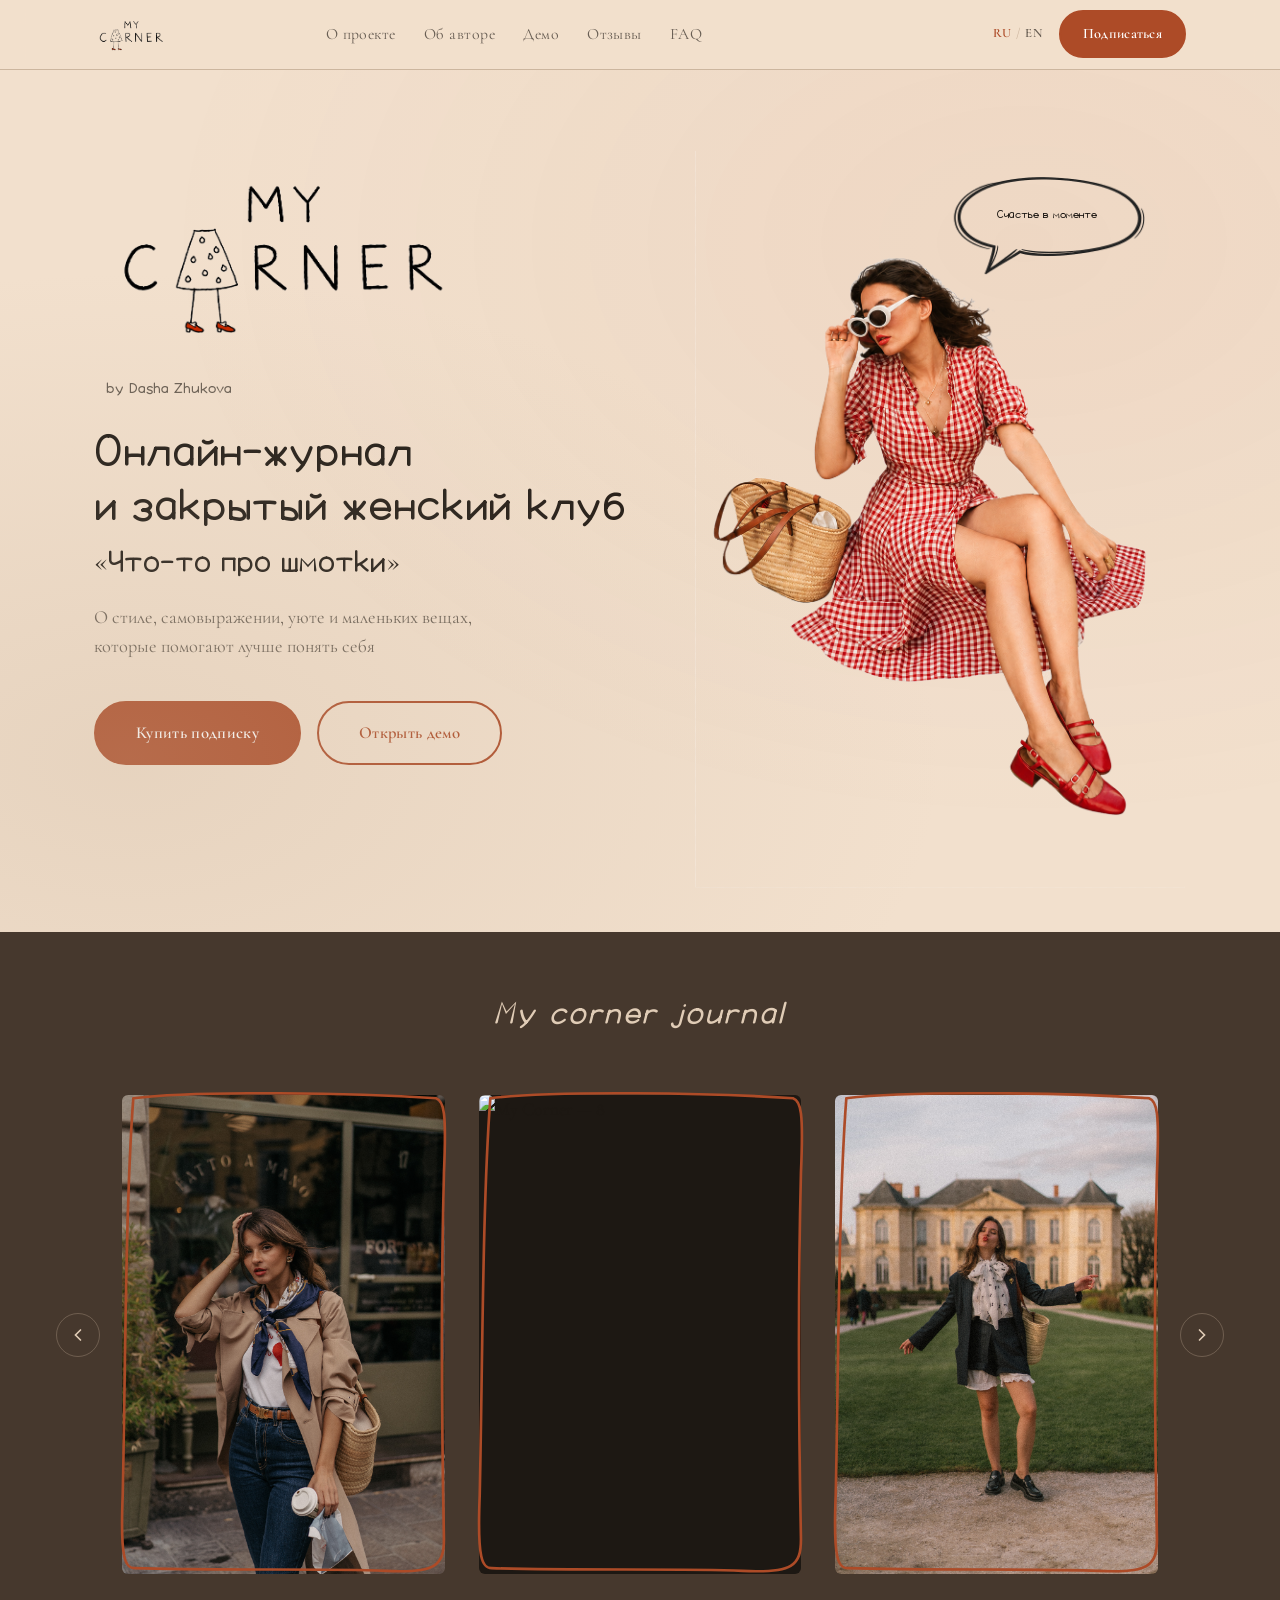
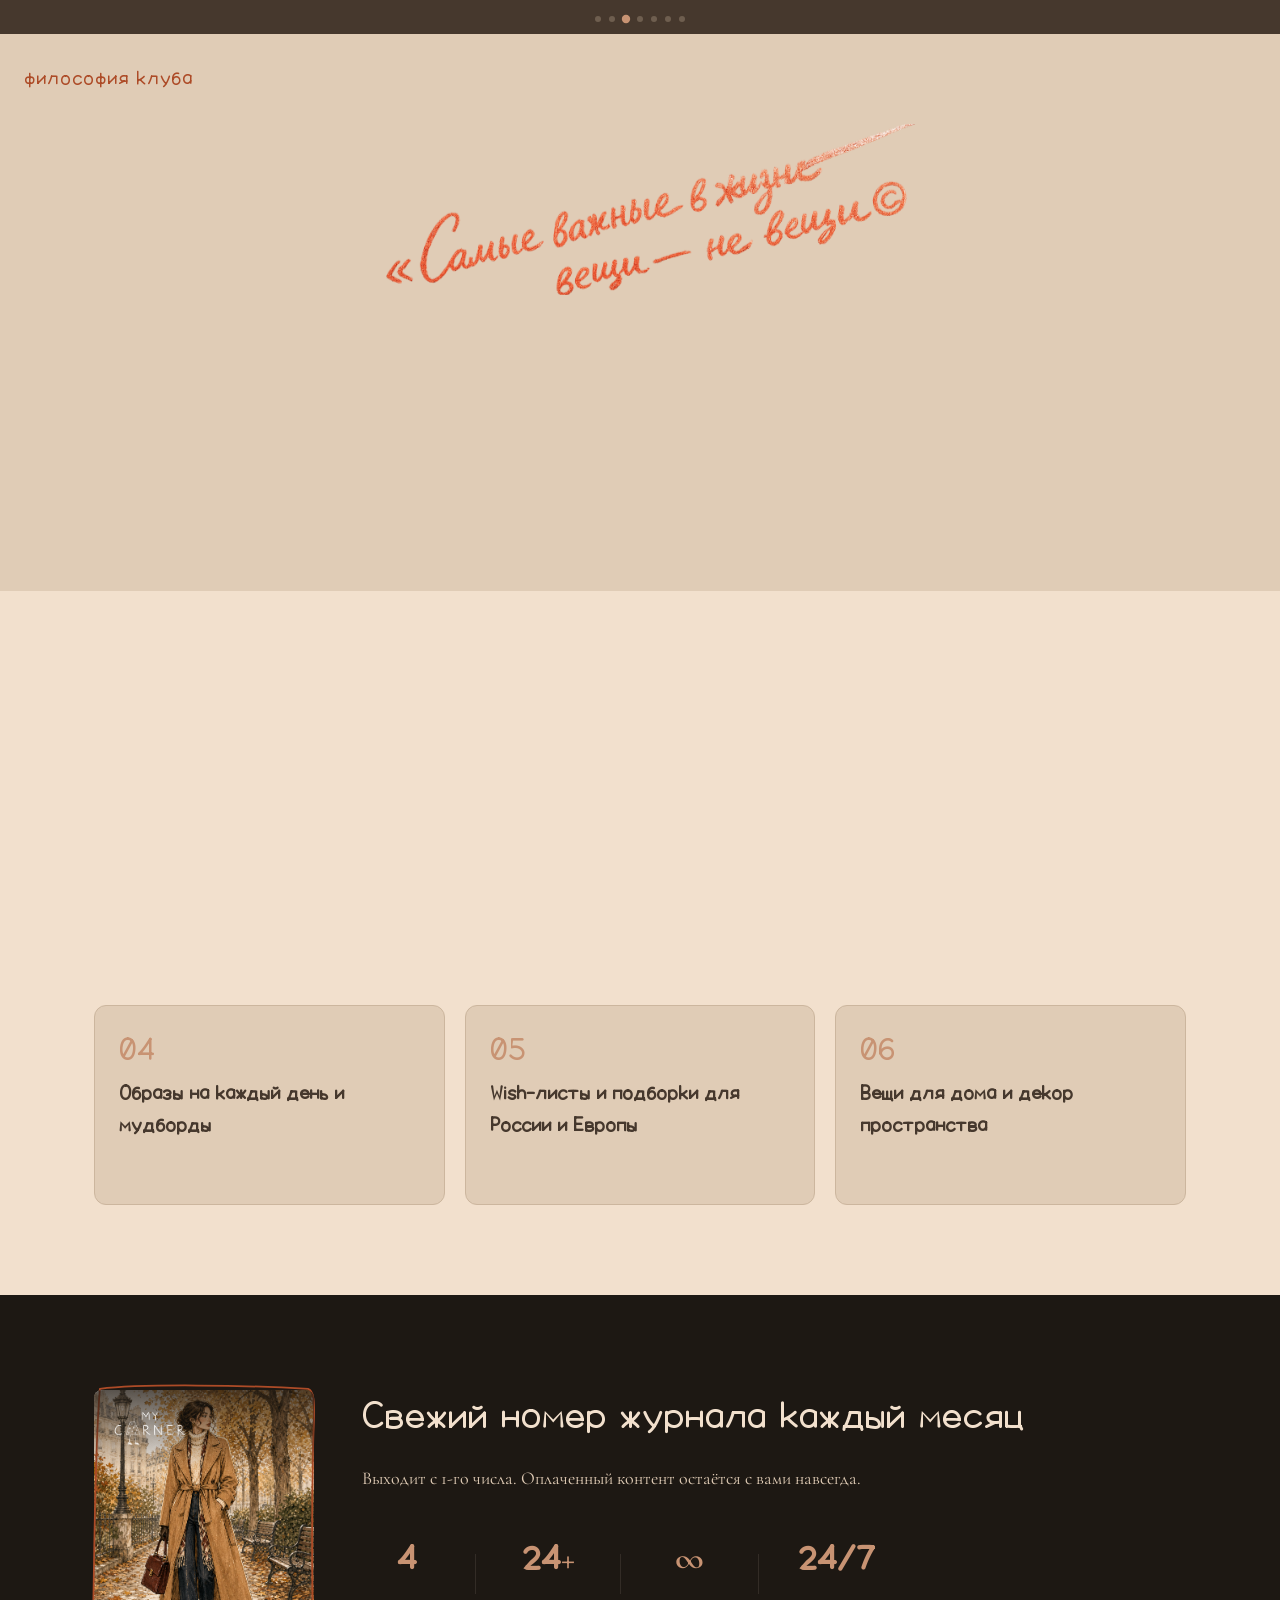
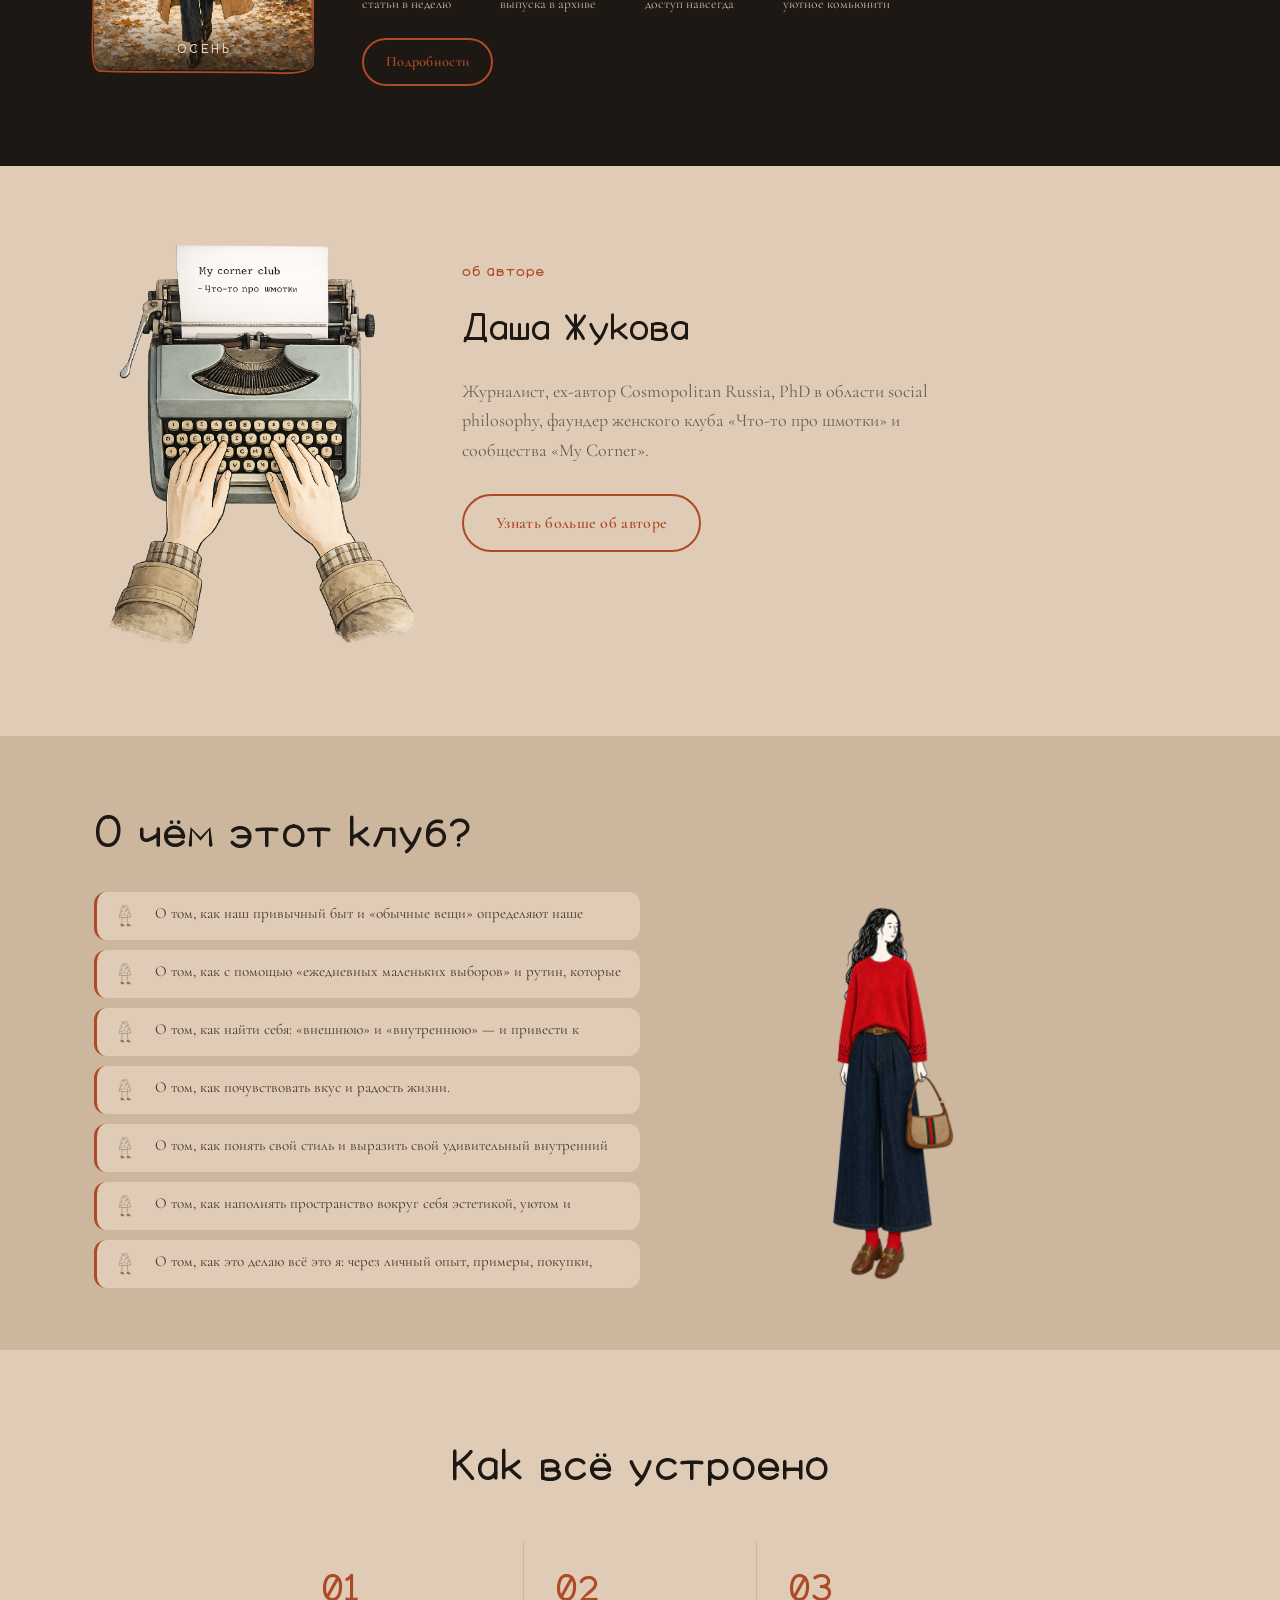
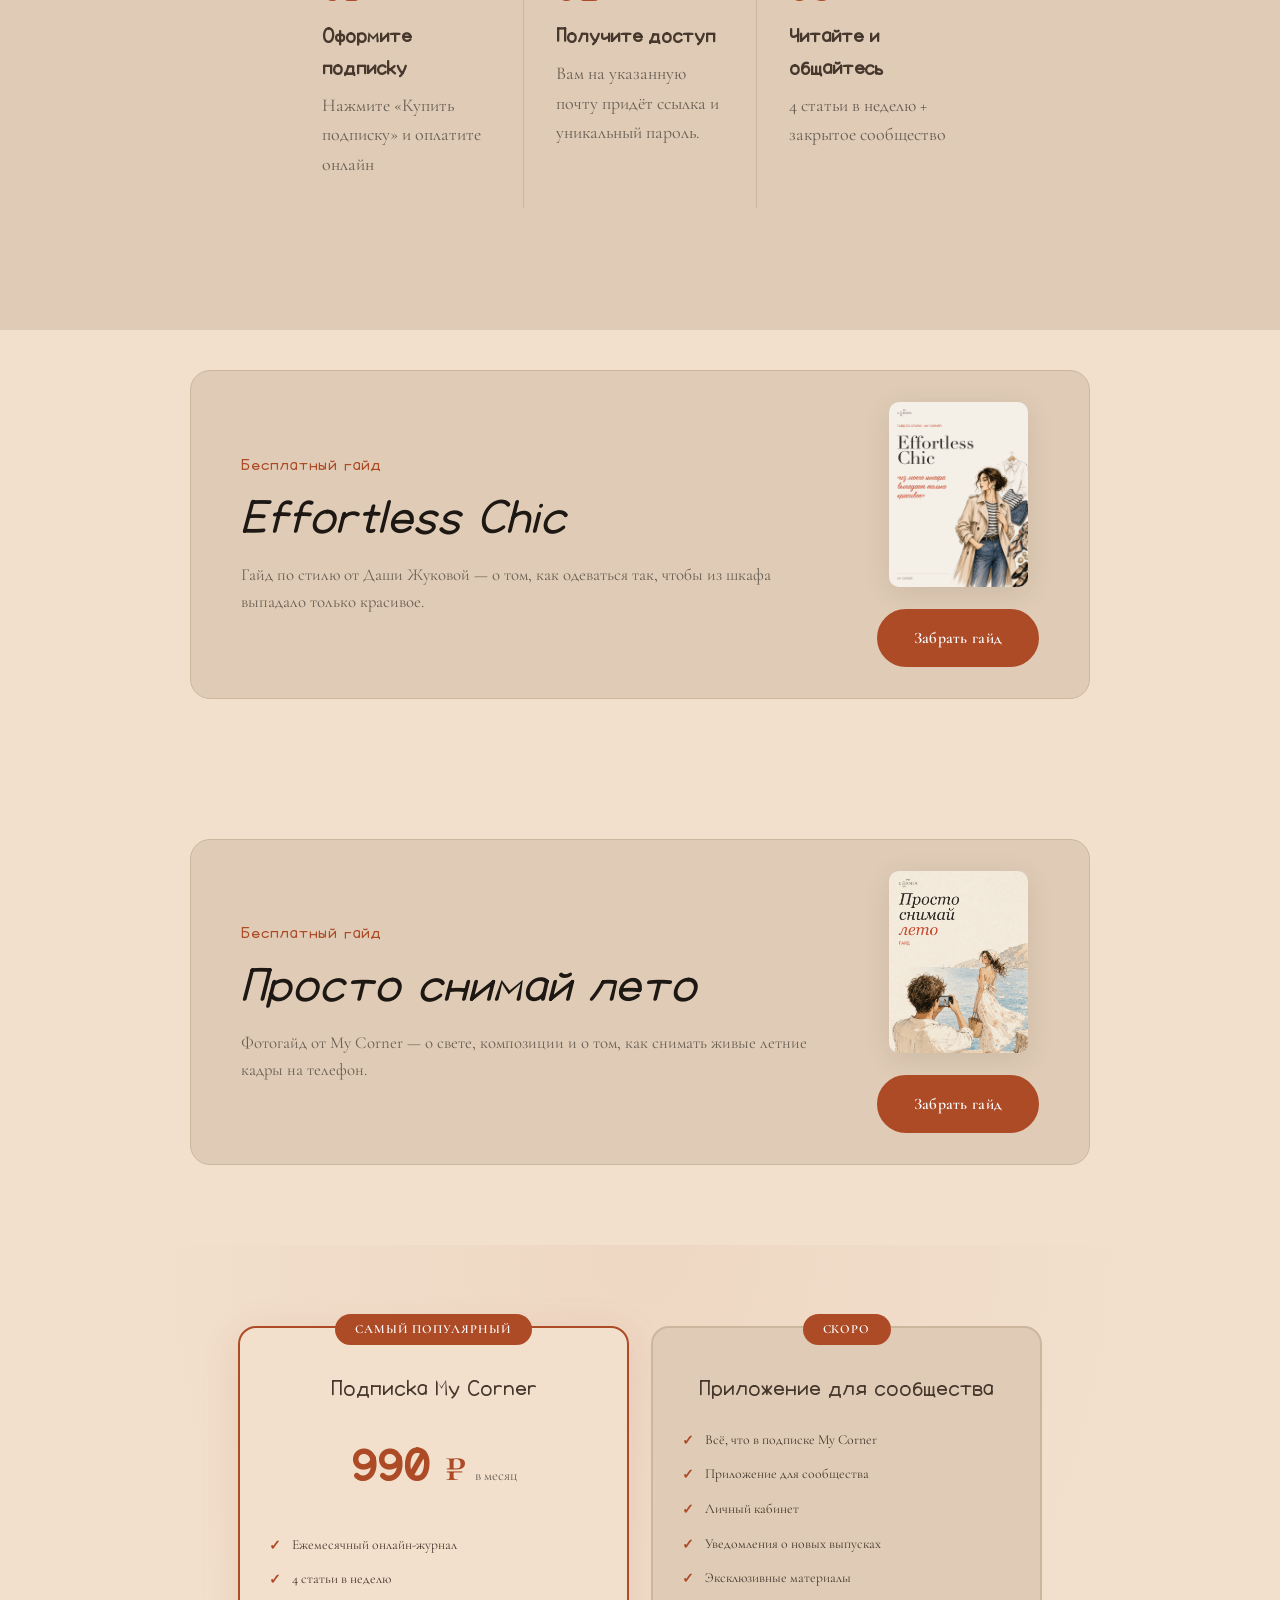
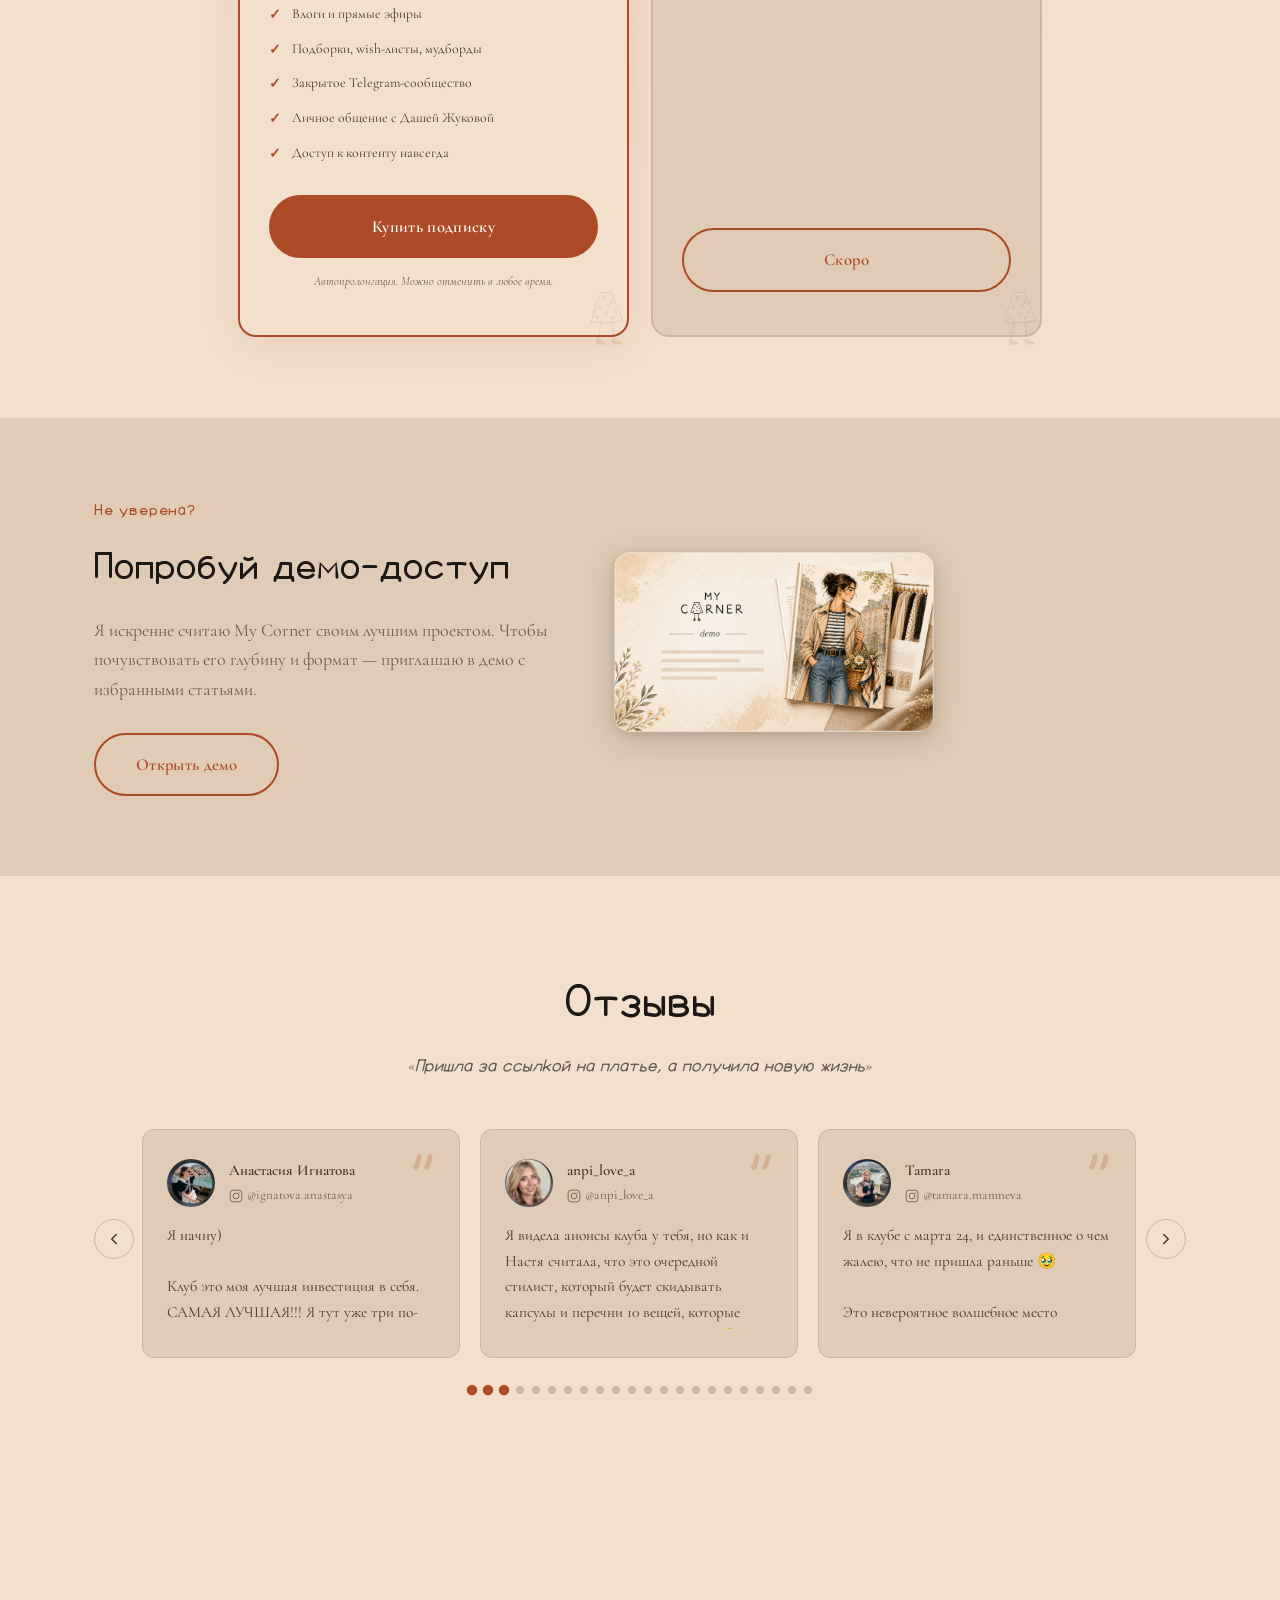
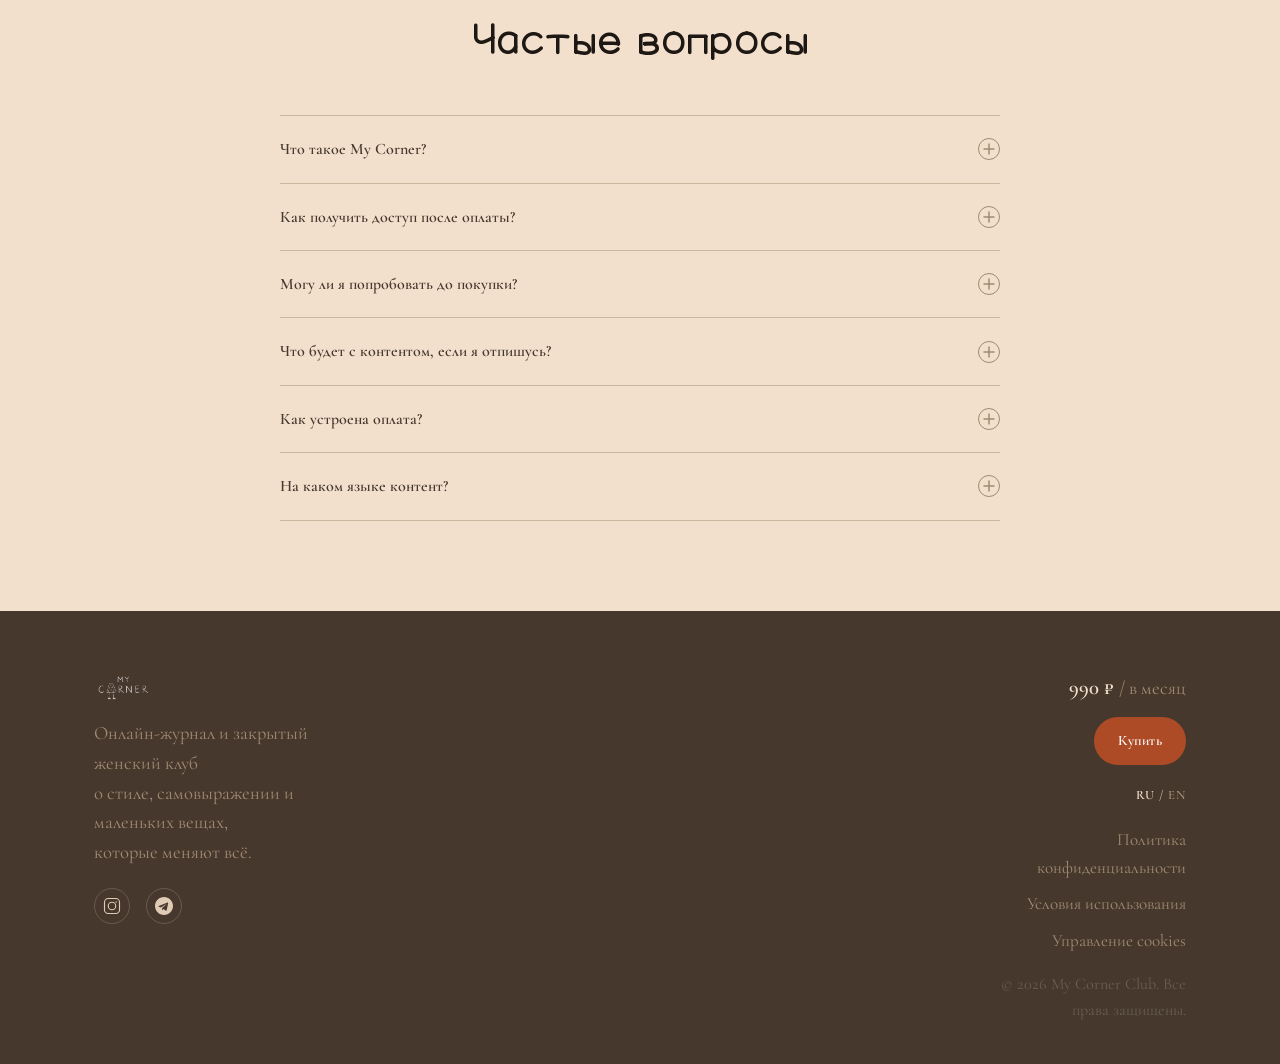
==== index.html @ 459b52a3 "Add 'Просто снимай лето' guide behind a shared password gate" ====
<!DOCTYPE html>
<html lang="ru">
<head>
  <meta charset="UTF-8">
  <meta name="viewport" content="width=device-width, initial-scale=1.0">
  <title>My Corner — онлайн-журнал и женский клуб</title>
  <meta name="description" content="My Corner — онлайн-журнал и закрытый женский клуб о стиле, самовыражении, уюте и маленьких вещах, которые помогают лучше понять себя.">
  <meta property="og:title" content="My Corner — онлайн-журнал и женский клуб">
  <meta property="og:description" content="Место, где вещи становятся больше, чем вещами.">
  <meta property="og:image" content="images/logo.png">
  <meta property="og:type" content="website">
  <link rel="icon" type="image/png" href="images/logo-mark.png">

  <link rel="stylesheet" href="src/styles/fonts.css">
  <link rel="stylesheet" href="style.css">
</head>
<body>

  <!-- ─── PRELOADER ─────────────────────────────── -->
  <div id="preloader">
    <div class="preloader-inner">
      <img src="images/logo-mark.png" alt="My Corner" class="preloader-mark">
      <img src="images/logo.png" alt="My Corner" class="preloader-logo">
    </div>
  </div>

  <!-- ─── HEADER ────────────────────────────────── -->
  <header id="header">
    <div class="container header-inner">
      <a href="#" class="header-logo">
        <img src="images/logo.png" alt="My Corner" height="36">
      </a>

      <nav class="header-nav" id="mainNav">
        <a href="#inside"        class="nav-link" data-key="nav.inside"></a>
        <a href="#about"  class="nav-link" data-key="nav.aboutAuthor"></a>
        <a href="#demo"          class="nav-link" data-key="nav.demo"></a>
        <a href="#reviews"       class="nav-link" data-key="nav.reviews"></a>
        <a href="#faq"           class="nav-link" data-key="nav.faq"></a>
      </nav>

      <div class="header-actions">
        <button class="lang-btn" id="langBtn" aria-label="Переключить язык">
          <span class="lang-ru active">RU</span>
          <span class="lang-divider">/</span>
          <span class="lang-en">EN</span>
        </button>
        <a href="#pricing" class="btn btn-primary btn-sm header-cta" data-key="nav.subscribe"></a>
        <button class="burger" id="burgerBtn" aria-label="Меню">
          <span></span><span></span><span></span>
        </button>
      </div>
    </div>

    <!-- Mobile nav -->
    <div class="mobile-menu" id="mobileMenu">
      <nav class="mobile-nav">
        <a href="#inside"       class="mobile-nav-link" data-key="nav.inside"></a>
        <a href="#about" class="mobile-nav-link" data-key="nav.aboutAuthor"></a>
        <a href="#demo"         class="mobile-nav-link" data-key="nav.demo"></a>
        <a href="#reviews"      class="mobile-nav-link" data-key="nav.reviews"></a>
        <a href="#faq"          class="mobile-nav-link" data-key="nav.faq"></a>
        <a href="#pricing" class="btn btn-primary mobile-buy" data-key="nav.subscribe"></a>
      </nav>
    </div>
  </header>

  <!-- ─── HERO ──────────────────────────────────── -->
  <section id="hero">
    <div class="container hero-inner">
      <div class="hero-content">
        <div class="hero-logo-wrap">
          <img src="images/logo.png" alt="My Corner" class="hero-logo-title">
        </div>
        <div class="hero-eyebrow">
          <span class="eyebrow-line"></span>
          <span class="eyebrow-text">by Dasha Zhukova</span>
          <span class="eyebrow-line"></span>
        </div>
        <h1 class="hero-title" data-key="hero.tagline"></h1>
        <p class="hero-tagline-note" data-key="hero.taglineNote"></p>
        <p class="hero-subtitle" data-key="hero.subtitle"></p>
        <div class="hero-ctas">
          <a id="heroBuyBtn" href="#pricing" class="btn btn-primary btn-lg" data-key="hero.cta"></a>
          <a id="heroDemoBtn" href="#demo"   class="btn btn-outline btn-lg" data-key="hero.demoCta"></a>
        </div>
      </div>

      <!-- Right column: PNG figure + speech bubble -->
      <div class="hero-photo-col">
        <img src="images/Png fig/1_transparent_clean_v2.png?v=2" alt="My Corner" loading="lazy">
        <div class="hero-bubble">
          <img src="images/Png fig/bubble.png?v=2" alt="" class="hero-bubble-img">
          <span class="hero-bubble-text" data-lang-ru="Счастье в моменте" data-lang-en="Happiness in the moment"></span>
        </div>
      </div>
    </div>
  </section>

  <!-- ─── GUIDE PROMO ──────────────────────────── -->
  <!-- ─── PHOTO JOURNAL ───────────────────────── -->
  <section id="photo-journal" class="section-photo-journal">
    <div class="container pj-header">
      <h2 class="photo-journal-title">My corner journal</h2>
    </div>
    <div class="pj-slider">
      <button class="pj-nav pj-prev" aria-label="Предыдущая группа">
        <svg viewBox="0 0 24 24" fill="none" stroke="currentColor" stroke-width="2" stroke-linecap="round"><polyline points="15,18 9,12 15,6"/></svg>
      </button>
      <div class="pj-track-wrap">
        <div class="pj-track" id="pjTrack">

          <div class="pj-group">
            <div class="pj-frame-outer"><div class="pj-frame-inner"><img src="images/DariaPh/1.jpg" alt="My Corner — 1" loading="lazy"></div><svg class="pj-pencil-frame" viewBox="0 0 250 376" fill="none" aria-hidden="true"><path d="M12,10 C60,4 180,6 240,10 C246,12 248,20 246,66 C244,145 244,240 246,342 C246,362 240,368 202,366 C156,364 78,366 13,364 C6,364 2,358 4,309 C6,221 6,88 12,10 Z" stroke="#AD4B27" stroke-width="2" stroke-linecap="round" stroke-linejoin="round"/></svg></div>
            <div class="pj-frame-outer"><div class="pj-frame-inner"><img src="images/DariaPh/2.jpg" alt="My Corner — 2" loading="lazy"></div><svg class="pj-pencil-frame" viewBox="0 0 250 376" fill="none" aria-hidden="true"><path d="M12,10 C60,4 180,6 240,10 C246,12 248,20 246,66 C244,145 244,240 246,342 C246,362 240,368 202,366 C156,364 78,366 13,364 C6,364 2,358 4,309 C6,221 6,88 12,10 Z" stroke="#AD4B27" stroke-width="2" stroke-linecap="round" stroke-linejoin="round"/></svg></div>
            <div class="pj-frame-outer"><div class="pj-frame-inner"><img src="images/DariaPh/3.jpg" alt="My Corner — 3" loading="lazy"></div><svg class="pj-pencil-frame" viewBox="0 0 250 376" fill="none" aria-hidden="true"><path d="M12,10 C60,4 180,6 240,10 C246,12 248,20 246,66 C244,145 244,240 246,342 C246,362 240,368 202,366 C156,364 78,366 13,364 C6,364 2,358 4,309 C6,221 6,88 12,10 Z" stroke="#AD4B27" stroke-width="2" stroke-linecap="round" stroke-linejoin="round"/></svg></div>
          </div>

          <div class="pj-group">
            <div class="pj-frame-outer"><div class="pj-frame-inner"><img src="images/DariaPh/4.jpg" alt="My Corner — 4" loading="lazy"></div><svg class="pj-pencil-frame" viewBox="0 0 250 376" fill="none" aria-hidden="true"><path d="M12,10 C60,4 180,6 240,10 C246,12 248,20 246,66 C244,145 244,240 246,342 C246,362 240,368 202,366 C156,364 78,366 13,364 C6,364 2,358 4,309 C6,221 6,88 12,10 Z" stroke="#AD4B27" stroke-width="2" stroke-linecap="round" stroke-linejoin="round"/></svg></div>
            <div class="pj-frame-outer"><div class="pj-frame-inner"><img src="images/DariaPh/5.jpg" alt="My Corner — 5" loading="lazy"></div><svg class="pj-pencil-frame" viewBox="0 0 250 376" fill="none" aria-hidden="true"><path d="M12,10 C60,4 180,6 240,10 C246,12 248,20 246,66 C244,145 244,240 246,342 C246,362 240,368 202,366 C156,364 78,366 13,364 C6,364 2,358 4,309 C6,221 6,88 12,10 Z" stroke="#AD4B27" stroke-width="2" stroke-linecap="round" stroke-linejoin="round"/></svg></div>
            <div class="pj-frame-outer"><div class="pj-frame-inner"><img src="images/DariaPh/6.jpg" alt="My Corner — 6" loading="lazy"></div><svg class="pj-pencil-frame" viewBox="0 0 250 376" fill="none" aria-hidden="true"><path d="M12,10 C60,4 180,6 240,10 C246,12 248,20 246,66 C244,145 244,240 246,342 C246,362 240,368 202,366 C156,364 78,366 13,364 C6,364 2,358 4,309 C6,221 6,88 12,10 Z" stroke="#AD4B27" stroke-width="2" stroke-linecap="round" stroke-linejoin="round"/></svg></div>
          </div>

          <div class="pj-group">
            <div class="pj-frame-outer"><div class="pj-frame-inner"><img src="images/DariaPh/7.jpg" alt="My Corner — 7" loading="lazy"></div><svg class="pj-pencil-frame" viewBox="0 0 250 376" fill="none" aria-hidden="true"><path d="M12,10 C60,4 180,6 240,10 C246,12 248,20 246,66 C244,145 244,240 246,342 C246,362 240,368 202,366 C156,364 78,366 13,364 C6,364 2,358 4,309 C6,221 6,88 12,10 Z" stroke="#AD4B27" stroke-width="2" stroke-linecap="round" stroke-linejoin="round"/></svg></div>
            <div class="pj-frame-outer"><div class="pj-frame-inner"><img src="images/DariaPh/8.jpg" alt="My Corner — 8" loading="lazy"></div><svg class="pj-pencil-frame" viewBox="0 0 250 376" fill="none" aria-hidden="true"><path d="M12,10 C60,4 180,6 240,10 C246,12 248,20 246,66 C244,145 244,240 246,342 C246,362 240,368 202,366 C156,364 78,366 13,364 C6,364 2,358 4,309 C6,221 6,88 12,10 Z" stroke="#AD4B27" stroke-width="2" stroke-linecap="round" stroke-linejoin="round"/></svg></div>
            <div class="pj-frame-outer"><div class="pj-frame-inner"><img src="images/DariaPh/8.1.jpg" alt="My Corner — 8.1" loading="lazy"></div><svg class="pj-pencil-frame" viewBox="0 0 250 376" fill="none" aria-hidden="true"><path d="M12,10 C60,4 180,6 240,10 C246,12 248,20 246,66 C244,145 244,240 246,342 C246,362 240,368 202,366 C156,364 78,366 13,364 C6,364 2,358 4,309 C6,221 6,88 12,10 Z" stroke="#AD4B27" stroke-width="2" stroke-linecap="round" stroke-linejoin="round"/></svg></div>
          </div>

          <div class="pj-group">
            <div class="pj-frame-outer"><div class="pj-frame-inner"><img src="images/DariaPh/9.jpg" alt="My Corner — 9" loading="lazy"></div><svg class="pj-pencil-frame" viewBox="0 0 250 376" fill="none" aria-hidden="true"><path d="M12,10 C60,4 180,6 240,10 C246,12 248,20 246,66 C244,145 244,240 246,342 C246,362 240,368 202,366 C156,364 78,366 13,364 C6,364 2,358 4,309 C6,221 6,88 12,10 Z" stroke="#AD4B27" stroke-width="2" stroke-linecap="round" stroke-linejoin="round"/></svg></div>
            <div class="pj-frame-outer"><div class="pj-frame-inner"><img src="images/DariaPh/10.jpg" alt="My Corner — 10" loading="lazy"></div><svg class="pj-pencil-frame" viewBox="0 0 250 376" fill="none" aria-hidden="true"><path d="M12,10 C60,4 180,6 240,10 C246,12 248,20 246,66 C244,145 244,240 246,342 C246,362 240,368 202,366 C156,364 78,366 13,364 C6,364 2,358 4,309 C6,221 6,88 12,10 Z" stroke="#AD4B27" stroke-width="2" stroke-linecap="round" stroke-linejoin="round"/></svg></div>
            <div class="pj-frame-outer"><div class="pj-frame-inner"><img src="images/DariaPh/11.jpg" alt="My Corner — 11" loading="lazy"></div><svg class="pj-pencil-frame" viewBox="0 0 250 376" fill="none" aria-hidden="true"><path d="M12,10 C60,4 180,6 240,10 C246,12 248,20 246,66 C244,145 244,240 246,342 C246,362 240,368 202,366 C156,364 78,366 13,364 C6,364 2,358 4,309 C6,221 6,88 12,10 Z" stroke="#AD4B27" stroke-width="2" stroke-linecap="round" stroke-linejoin="round"/></svg></div>
          </div>

          <div class="pj-group">
            <div class="pj-frame-outer"><div class="pj-frame-inner"><img src="images/DariaPh/12.jpg" alt="My Corner — 12" loading="lazy"></div><svg class="pj-pencil-frame" viewBox="0 0 250 376" fill="none" aria-hidden="true"><path d="M12,10 C60,4 180,6 240,10 C246,12 248,20 246,66 C244,145 244,240 246,342 C246,362 240,368 202,366 C156,364 78,366 13,364 C6,364 2,358 4,309 C6,221 6,88 12,10 Z" stroke="#AD4B27" stroke-width="2" stroke-linecap="round" stroke-linejoin="round"/></svg></div>
            <div class="pj-frame-outer"><div class="pj-frame-inner"><img src="images/DariaPh/13.jpg" alt="My Corner — 13" loading="lazy"></div><svg class="pj-pencil-frame" viewBox="0 0 250 376" fill="none" aria-hidden="true"><path d="M12,10 C60,4 180,6 240,10 C246,12 248,20 246,66 C244,145 244,240 246,342 C246,362 240,368 202,366 C156,364 78,366 13,364 C6,364 2,358 4,309 C6,221 6,88 12,10 Z" stroke="#AD4B27" stroke-width="2" stroke-linecap="round" stroke-linejoin="round"/></svg></div>
            <div class="pj-frame-outer"><div class="pj-frame-inner"><img src="images/DariaPh/14.jpg" alt="My Corner — 14" loading="lazy"></div><svg class="pj-pencil-frame" viewBox="0 0 250 376" fill="none" aria-hidden="true"><path d="M12,10 C60,4 180,6 240,10 C246,12 248,20 246,66 C244,145 244,240 246,342 C246,362 240,368 202,366 C156,364 78,366 13,364 C6,364 2,358 4,309 C6,221 6,88 12,10 Z" stroke="#AD4B27" stroke-width="2" stroke-linecap="round" stroke-linejoin="round"/></svg></div>
          </div>

          <div class="pj-group">
            <div class="pj-frame-outer"><div class="pj-frame-inner"><img src="images/DariaPh/15.jpg" alt="My Corner — 15" loading="lazy"></div><svg class="pj-pencil-frame" viewBox="0 0 250 376" fill="none" aria-hidden="true"><path d="M12,10 C60,4 180,6 240,10 C246,12 248,20 246,66 C244,145 244,240 246,342 C246,362 240,368 202,366 C156,364 78,366 13,364 C6,364 2,358 4,309 C6,221 6,88 12,10 Z" stroke="#AD4B27" stroke-width="2" stroke-linecap="round" stroke-linejoin="round"/></svg></div>
            <div class="pj-frame-outer"><div class="pj-frame-inner"><img src="images/DariaPh/16.jpg" alt="My Corner — 16" loading="lazy"></div><svg class="pj-pencil-frame" viewBox="0 0 250 376" fill="none" aria-hidden="true"><path d="M12,10 C60,4 180,6 240,10 C246,12 248,20 246,66 C244,145 244,240 246,342 C246,362 240,368 202,366 C156,364 78,366 13,364 C6,364 2,358 4,309 C6,221 6,88 12,10 Z" stroke="#AD4B27" stroke-width="2" stroke-linecap="round" stroke-linejoin="round"/></svg></div>
            <div class="pj-frame-outer"><div class="pj-frame-inner"><img src="images/DariaPh/17.jpg" alt="My Corner — 17" loading="lazy"></div><svg class="pj-pencil-frame" viewBox="0 0 250 376" fill="none" aria-hidden="true"><path d="M12,10 C60,4 180,6 240,10 C246,12 248,20 246,66 C244,145 244,240 246,342 C246,362 240,368 202,366 C156,364 78,366 13,364 C6,364 2,358 4,309 C6,221 6,88 12,10 Z" stroke="#AD4B27" stroke-width="2" stroke-linecap="round" stroke-linejoin="round"/></svg></div>
          </div>

          <div class="pj-group">
            <div class="pj-frame-outer"><div class="pj-frame-inner"><img src="images/DariaPh/18.jpg" alt="My Corner — 18" loading="lazy"></div><svg class="pj-pencil-frame" viewBox="0 0 250 376" fill="none" aria-hidden="true"><path d="M12,10 C60,4 180,6 240,10 C246,12 248,20 246,66 C244,145 244,240 246,342 C246,362 240,368 202,366 C156,364 78,366 13,364 C6,364 2,358 4,309 C6,221 6,88 12,10 Z" stroke="#AD4B27" stroke-width="2" stroke-linecap="round" stroke-linejoin="round"/></svg></div>
            <div class="pj-frame-outer"><div class="pj-frame-inner"><img src="images/DariaPh/19.jpg?v=2" alt="My Corner — 19" loading="lazy"></div><svg class="pj-pencil-frame" viewBox="0 0 250 376" fill="none" aria-hidden="true"><path d="M12,10 C60,4 180,6 240,10 C246,12 248,20 246,66 C244,145 244,240 246,342 C246,362 240,368 202,366 C156,364 78,366 13,364 C6,364 2,358 4,309 C6,221 6,88 12,10 Z" stroke="#AD4B27" stroke-width="2" stroke-linecap="round" stroke-linejoin="round"/></svg></div>
            <div class="pj-frame-outer"><div class="pj-frame-inner"><img src="images/DariaPh/20.jpg" alt="My Corner — 20" loading="lazy"></div><svg class="pj-pencil-frame" viewBox="0 0 250 376" fill="none" aria-hidden="true"><path d="M12,10 C60,4 180,6 240,10 C246,12 248,20 246,66 C244,145 244,240 246,342 C246,362 240,368 202,366 C156,364 78,366 13,364 C6,364 2,358 4,309 C6,221 6,88 12,10 Z" stroke="#AD4B27" stroke-width="2" stroke-linecap="round" stroke-linejoin="round"/></svg></div>
          </div>

        </div>
      </div>
      <button class="pj-nav pj-next" aria-label="Следующая группа">
        <svg viewBox="0 0 24 24" fill="none" stroke="currentColor" stroke-width="2" stroke-linecap="round"><polyline points="9,6 15,12 9,18"/></svg>
      </button>
    </div>
    <div class="pj-dots" id="pjDots" aria-hidden="true"></div>
  </section>

  <!-- ─── EDITORIAL / INTRO ────────────────────── -->
  <section id="intro" class="section-intro">
    <div class="container">
      <div class="editorial-inner">
        <span class="section-eyebrow fade-up" data-key="editorial.eyebrow"></span>
        <div class="editorial-title-wrap">
          <img src="images/Text/Rus.PNG" alt="Самые важные в жизни вещи — не вещи" class="editorial-title-img editorial-title-ru">
          <img src="images/Text/Eng.PNG" alt="The most important things in life are not things" class="editorial-title-img editorial-title-en">
        </div>
        <div class="editorial-body fade-up">
          <div data-key="editorial.body" class="editorial-text"></div>
        </div>
      </div>
    </div>
  </section>

  <!-- ─── WHAT'S INSIDE ─────────────────────────── -->
  <section id="inside" class="section-inside">
    <div class="container">
      <div class="section-header fade-up">
        <span class="section-label" data-key="inside.title"></span>
        <div class="hand-underline" aria-hidden="true">
          <svg viewBox="0 0 200 12" fill="none">
            <path d="M2,8 Q50,2 100,7 Q150,12 198,5" stroke="#AD4B27" stroke-width="2.5" stroke-linecap="round"/>
          </svg>
        </div>
      </div>
      <div class="inside-grid" id="insideGrid">
        <!-- filled by JS -->
      </div>
    </div>
  </section>

  <!-- ─── MAGAZINE FEELING ──────────────────────── -->
  <section id="magazine" class="section-magazine">
    <div class="container">
      <div class="magazine-inner fade-up">
        <div class="magazine-cover">
          <div class="magazine-cover-frame">
            <div class="magazine-cover-img" id="magazineCoverImg">
              <div class="cover-photo-wrap" id="coverPhotoWrap">
                <!-- Photos injected by JS from images/Daria 2/ -->
              </div>
              <!-- top gradient so logo is readable -->
              <div class="cover-gradient-top" aria-hidden="true"></div>
              <img src="images/logo.png" alt="My Corner" class="cover-logo-overlay" aria-hidden="true">
              <!-- season label at bottom of photo, changes with slide -->
              <div class="cover-season-overlay" id="coverSeasonLabel" aria-hidden="true"></div>
            </div>
            <svg class="pencil-frame" viewBox="0 0 260 340" fill="none" aria-hidden="true">
              <path d="M12,10 C60,4 180,6 248,10 C254,12 256,20 254,60
                       C252,140 252,220 254,310 C254,328 248,334 210,332
                       C160,330 80,332 14,330 C6,330 2,324 4,280
                       C6,200 6,80 12,10 Z"
                    stroke="#AD4B27" stroke-width="2" stroke-linecap="round" stroke-linejoin="round" fill="none"/>
            </svg>
          </div>
        </div>
        <div class="magazine-text">
          <h2 data-key="magazine.title"></h2>
          <p data-key="magazine.subtitle"></p>
          <div class="magazine-stats">
            <div class="stat">
              <span class="stat-num">4</span>
              <span class="stat-label" data-lang-ru="статьи в неделю" data-lang-en="articles a week"></span>
            </div>
            <div class="stat-divider"></div>
            <div class="stat">
              <span class="stat-num">24+</span>
              <span class="stat-label" data-lang-ru="выпуска в архиве" data-lang-en="issues in archive"></span>
            </div>
            <div class="stat-divider"></div>
            <div class="stat">
              <span class="stat-num">∞</span>
              <span class="stat-label" data-lang-ru="доступ навсегда" data-lang-en="access forever"></span>
            </div>
            <div class="stat-divider"></div>
            <div class="stat">
              <span class="stat-num">24/7</span>
              <span class="stat-label" data-lang-ru="уютное комьюнити" data-lang-en="cozy community"></span>
            </div>
          </div>
          <button class="btn btn-outline btn-sm magazine-details-btn" id="magazineDetailsBtn"
                  data-lang-ru="Подробности" data-lang-en="Details"></button>
        </div>
      </div>
    </div>
  </section>

  <!-- ─── ABOUT AUTHOR ────────────────────────── -->
  <section id="about" class="section-about-author">
    <div class="container">
      <div class="about-author-inner fade-up">
        <div class="typewriter-visual">
          <img src="public/Images/TipeWriter.PNG" alt="Печатная машинка" class="typewriter-photo">
        </div>
        <div class="about-author-text">
          <span class="section-eyebrow" data-lang-ru="об авторе" data-lang-en="about the author"></span>
          <h2 data-lang-ru="Даша Жукова" data-lang-en="Dasha Zhukova"></h2>
          <p data-lang-ru="Журналист, ex-автор Cosmopolitan Russia, PhD в области social philosophy, фаундер женского клуба «Что-то про шмотки» и сообщества «My Corner»." data-lang-en="Journalist, ex-contributor to Cosmopolitan Russia, PhD in social philosophy, founder of the women's club «Что-то про шмотки» and the community «My Corner»."></p>
          <button class="btn btn-outline about-inline-trigger" data-lang-ru="Узнать больше об авторе" data-lang-en="Learn more about the author"></button>
        </div>
      </div>

    </div>
  </section>

  <!-- ─── CLUB ABOUT ────────────────────────────── -->
  <section id="club-about" class="section-club">
    <div class="container">
      <div class="club-layout fade-up">
        <div class="club-content">
          <h2 class="club-about-title" data-key="clubAbout.title"></h2>
          <ul class="club-list" id="clubList">
            <!-- filled by JS -->
          </ul>
        </div>
        <div class="club-image-slot" id="clubImageSlot">
          <!-- изображение будет добавлено позже -->
        </div>
      </div>
    </div>
  </section>


  <!-- ─── HOW IT WORKS ──────────────────────────── -->
  <section id="how" class="section-how">
    <div class="container">
      <div class="fade-up">
        <h2 class="section-title-center" data-key="howItWorks.title"></h2>
      </div>
      <div class="steps-row" id="stepsRow">
        <!-- filled by JS -->
      </div>
    </div>
  </section>

  <!-- ─── GUIDE PROMO ─────────────────────────── -->
  <section id="guide-promo" class="section-guide-promo">
    <div class="container">
      <div class="guide-promo-inner fade-up">
        <div class="guide-promo-text">
          <span class="section-eyebrow" data-lang-ru="Бесплатный гайд" data-lang-en="Free guide"></span>
          <h2 class="guide-promo-title">Effortless Chic</h2>
          <p class="guide-promo-desc" data-lang-ru="Гайд по стилю от Даши Жуковой — о том, как одеваться так, чтобы из шкафа выпадало только красивое." data-lang-en="A style guide by Dasha Zhukova — about dressing so that only beautiful things fall out of your wardrobe."></p>
        </div>
        <div class="guide-promo-right">
          <img src="images/effortless-chic-cover.png" alt="Effortless Chic — гайд по стилю" class="guide-cover-img">
          <a href="effortless-chic.html" class="btn btn-primary guide-promo-btn" data-lang-ru="Забрать гайд" data-lang-en="Get the guide"></a>
        </div>
      </div>
    </div>
  </section>

  <!-- ─── GUIDE PROMO 2 ───────────────────────── -->
  <section id="guide-promo-2" class="section-guide-promo">
    <div class="container">
      <div class="guide-promo-inner fade-up">
        <div class="guide-promo-text">
          <span class="section-eyebrow" data-lang-ru="Бесплатный гайд" data-lang-en="Free guide"></span>
          <h2 class="guide-promo-title">Просто снимай лето</h2>
          <p class="guide-promo-desc" data-lang-ru="Фотогайд от My Corner — о свете, композиции и о том, как снимать живые летние кадры на телефон." data-lang-en="A photo guide by My Corner — about light, composition and shooting live summer photos on your phone."></p>
        </div>
        <div class="guide-promo-right">
          <img src="images/prosto-snimay-leto-cover.png" alt="Просто снимай лето — фотогайд" class="guide-cover-img">
          <a href="prosto-snimay-leto-gate.html" class="btn btn-primary guide-promo-btn" data-lang-ru="Забрать гайд" data-lang-en="Get the guide"></a>
        </div>
      </div>
    </div>
  </section>

  <!-- ─── PRICING ───────────────────────────────── -->
  <section id="pricing" class="section-pricing">
    <div class="container">
      <div class="pricing-grid">

        <!-- ── Карточка 1: Подписка (текущая) ─── -->
        <div class="pricing-card pricing-card--featured fade-up">
          <div class="pricing-badge" data-key="pricing.badge"></div>
          <h2 class="pricing-title" data-key="pricing.title"></h2>
          <div class="pricing-amount">
            <span class="pricing-price" id="pricingPrice"></span>
            <span class="pricing-period" id="pricingPeriod"></span>
          </div>
          <ul class="pricing-features" id="pricingFeatures">
            <!-- filled by JS -->
          </ul>
          <a id="pricingBtn" href="#" class="btn btn-primary btn-lg" data-key="pricing.cta"></a>
          <p class="pricing-note" data-key="pricing.note"></p>
          <div class="pricing-doodle" aria-hidden="true"><img src="images/logo-mark.png" alt=""></div>
        </div>

        <!-- ── Карточка 3: Приложение (скоро) ─── -->
        <div class="pricing-card pricing-card--inactive fade-up" aria-disabled="true">
          <div class="pricing-badge pricing-badge--soon" data-lang-ru="Скоро" data-lang-en="Coming soon"></div>
          <h2 class="pricing-title" data-lang-ru="Приложение для сообщества" data-lang-en="Community app"></h2>
          <ul class="pricing-features">
            <li class="pricing-feature" data-lang-ru="Всё, что в подписке My Corner" data-lang-en="Everything in the My Corner subscription"></li>
            <li class="pricing-feature" data-lang-ru="Приложение для сообщества" data-lang-en="Community app"></li>
            <li class="pricing-feature" data-lang-ru="Личный кабинет" data-lang-en="Personal account"></li>
            <li class="pricing-feature" data-lang-ru="Уведомления о новых выпусках" data-lang-en="New issue notifications"></li>
            <li class="pricing-feature" data-lang-ru="Эксклюзивные материалы" data-lang-en="Exclusive content"></li>
          </ul>
          <button class="btn btn-outline btn-lg" disabled data-lang-ru="Скоро" data-lang-en="Coming soon"></button>
          <div class="pricing-doodle" aria-hidden="true"><img src="images/logo-mark.png" alt=""></div>
        </div>

      </div>
    </div>
  </section>

  <!-- ─── DEMO ──────────────────────────────────── -->
  <section id="demo" class="section-demo">
    <div class="container">
      <div class="demo-inner fade-up">
        <div class="demo-text">
          <span class="section-eyebrow" data-key="demo.eyebrow"></span>
          <h2 data-key="demo.title"></h2>
          <p data-key="demo.text"></p>
          <a id="demoBtn" href="#" class="btn btn-outline btn-lg" data-key="demo.cta"></a>
        </div>
        <div class="demo-visual" aria-hidden="true">
          <div class="demo-preview-wrap">
            <img src="images/demo.png" alt="My Corner demo" class="demo-preview-img">
          </div>
        </div>
      </div>
    </div>
  </section>

  <!-- ─── TESTIMONIALS ─────────────────────────── -->
  <section id="reviews" class="section-reviews">
    <div class="container">
      <div class="reviews-header fade-up">
        <h2 data-key="testimonials.title"></h2>
        <p class="reviews-subtitle" data-key="testimonials.subtitle"></p>
      </div>

      <div class="reviews-stage">
        <button class="carousel-arrow carousel-arrow--prev" id="revPrev" aria-label="Предыдущий">
          <svg viewBox="0 0 24 24" fill="none"><path d="M15 18l-6-6 6-6" stroke="currentColor" stroke-width="2" stroke-linecap="round"/></svg>
        </button>
        <div class="reviews-carousel-wrap">
          <div class="reviews-track" id="reviewsTrack">
            <!-- filled by JS -->
          </div>
        </div>
        <button class="carousel-arrow carousel-arrow--next" id="revNext" aria-label="Следующий">
          <svg viewBox="0 0 24 24" fill="none"><path d="M9 18l6-6-6-6" stroke="currentColor" stroke-width="2" stroke-linecap="round"/></svg>
        </button>
      </div>

      <div class="reviews-dots" id="reviewsDots"></div>

      <div class="reviews-more-wrap">
        <button class="btn btn-ghost" id="showMoreReviews" data-key="testimonials.showMore"></button>
        <div class="reviews-extra" id="reviewsExtra">
          <!-- extra reviews by JS -->
        </div>
      </div>
    </div>
  </section>

  <!-- ─── FAQ ──────────────────────────────────── -->
  <section id="faq" class="section-faq">
    <div class="container">
      <div class="fade-up">
        <h2 class="section-title-center" data-key="faq.title"></h2>
      </div>
      <div class="faq-list" id="faqList">
        <!-- filled by JS -->
      </div>
    </div>
  </section>

  <!-- ─── FOOTER ────────────────────────────────── -->
  <footer id="footer">
    <div class="container footer-inner">
      <div class="footer-brand">
        <img src="images/logo.png" alt="My Corner" class="footer-logo">
        <p class="footer-desc" data-key="footer.desc"></p>
        <div class="footer-socials">
          <a id="footerInstagram" href="#" class="social-link" aria-label="Instagram">
            <svg viewBox="0 0 24 24" fill="none" stroke="currentColor" stroke-width="1.5">
              <rect x="2" y="2" width="20" height="20" rx="5" ry="5"/>
              <circle cx="12" cy="12" r="5"/>
              <circle cx="17.5" cy="6.5" r="1" fill="currentColor" stroke="none"/>
            </svg>
          </a>
          <a id="footerTelegram" href="#" class="social-link" aria-label="Telegram">
            <svg viewBox="0 0 24 24" fill="currentColor">
              <path d="M12 0C5.373 0 0 5.373 0 12s5.373 12 12 12 12-5.373 12-12S18.627 0 12 0zm5.562 8.248l-2.01 9.47c-.145.658-.537.818-1.084.508l-3-2.21-1.447 1.394c-.16.16-.295.295-.605.295l.213-3.053 5.56-5.023c.242-.213-.054-.333-.373-.12l-6.871 4.326-2.962-.924c-.643-.204-.657-.643.136-.953l11.57-4.461c.537-.194 1.006.131.873.75z"/>
            </svg>
          </a>
        </div>
      </div>

<div class="footer-info">
        <div class="footer-subscribe">
          <p class="footer-price-text">
            <strong id="footerPrice"></strong>
            <span id="footerPeriod"></span>
          </p>
          <a id="footerBuyBtn" href="#" class="btn btn-primary btn-sm" data-key="nav.buy"></a>
        </div>
        <div class="footer-lang">
          <button class="lang-btn" id="langBtnFooter">
            <span class="lang-ru active">RU</span>
            <span class="lang-divider">/</span>
            <span class="lang-en">EN</span>
          </button>
        </div>
        <div class="footer-legal">
          <button class="footer-link" id="openPrivacyPopup" data-key="footer.privacy"></button>
          <button class="footer-link" id="openTermsPopup" data-key="footer.terms"></button>
          <button class="footer-link" id="openCookieSettings" data-key="footer.cookies"></button>
          <p class="footer-copy" data-key="footer.copy"></p>
        </div>
      </div>
    </div>
  </footer>

  <!-- ─── AUTHOR MODAL ───────────────────────── -->
  <div class="author-modal-overlay" id="authorModal" role="dialog" aria-modal="true">
    <div class="author-modal">
      <button class="author-modal-close" id="authorModalClose" aria-label="Закрыть">
        <svg viewBox="0 0 24 24" fill="none" stroke="currentColor" stroke-width="2" stroke-linecap="round">
          <line x1="18" y1="6" x2="6" y2="18"/><line x1="6" y1="6" x2="18" y2="18"/>
        </svg>
      </button>
      <div class="author-modal-inner">
        <div class="author-modal-photo">
          <div class="founder-photo-placeholder">
            <img src="images/1-50.JPG" alt="Даша Жукова" class="founder-avatar-art">
          </div>
          <svg class="pencil-frame pencil-frame--founder" viewBox="0 0 260 300" fill="none" preserveAspectRatio="none" aria-hidden="true">
            <path d="M14,14 C60,6 190,8 246,12 C252,14 254,22 252,65
                     C250,145 250,210 252,286 C252,296 246,300 210,298
                     C165,296 80,298 16,296 C8,296 4,290 6,252
                     C8,172 8,60 14,14 Z"
                  stroke="#AD4B27" stroke-width="2.5" stroke-linecap="round" stroke-linejoin="round" fill="none"/>
          </svg>
        </div>
        <div class="author-modal-text">
          <span class="section-eyebrow author-modal-eyebrow" data-key="founder.title"></span>
          <h2 class="founder-name author-modal-name" data-key="founder.name"></h2>
          <a class="founder-handle author-modal-handle" id="founderHandle" href="#" data-key="founder.handle"></a>
          <p class="founder-bio author-modal-bio" data-key="founder.bio"></p>
          <a id="founderInstagram" href="#" class="btn btn-outline author-modal-cta" data-key="founder.cta"></a>
        </div>
      </div>
    </div>
  </div>

  <!-- ─── PRIVACY POPUP ──────────────────────── -->
  <div class="legal-popup-overlay" id="privacyPopup" role="dialog" aria-modal="true">
    <div class="legal-popup">
      <button class="legal-popup-close" id="privacyPopupClose" aria-label="Закрыть">
        <svg viewBox="0 0 24 24" fill="none" stroke="currentColor" stroke-width="2" stroke-linecap="round">
          <line x1="18" y1="6" x2="6" y2="18"/><line x1="6" y1="6" x2="18" y2="18"/>
        </svg>
      </button>

      <div id="privacyRu">
        <h3>Политика конфиденциальности</h3>
        <p class="legal-updated">Последнее обновление: 16 мая 2026</p>
        <p>Настоящая Политика конфиденциальности описывает обработку персональных данных пользователей сайта проекта <strong>My Corner</strong>. Документ составлен в соответствии с Регламентом ЕС 2016/679 (GDPR), Законодательным декретом Италии 196/2003 с последующими изменениями и руководствами Гаранта по защите персональных данных (Garante per la Protezione dei Dati Personali).</p>

        <h4>1. Контролер данных</h4>
        <p><strong>Имя:</strong> Владимир Шаповалов<br>
        <strong>P. IVA:</strong> 12490380966<br>
        <strong>Адрес:</strong> Милан, Италия<br>
        <strong>Email:</strong> omazaiko@gmail.com</p>

        <h4>2. Какие данные мы обрабатываем</h4>
        <p>Сайт является информационным лендингом и не собирает персональные данные напрямую. При посещении Сайта автоматически могут обрабатываться следующие технические данные:</p>
        <ul>
          <li>IP-адрес;</li>
          <li>тип устройства, браузера, операционная система;</li>
          <li>дата и время посещения, просмотренные страницы, реферер;</li>
          <li>технические cookies, необходимые для работы Сайта.</li>
        </ul>

        <h4>3. Правовое основание обработки</h4>
        <p>Обработка данных осуществляется на основании <strong>законного интереса</strong> контролера (ст. 6.1.f GDPR) — обеспечение работоспособности и безопасности Сайта.</p>

        <h4>4. Срок хранения</h4>
        <p>Технические серверные логи хранятся не более 30 дней, после чего удаляются автоматически. Данные, которые мы обязаны хранить по закону, хранятся в течение установленных законом сроков.</p>

        <h4>5. Получатели данных</h4>
        <p>Технические данные могут передаваться хостинг-провайдеру Сайта и государственным органам — в случаях, предусмотренных законом. Мы не продаём ваши данные и не передаём их третьим лицам в маркетинговых целях.</p>

        <h4>6. Внешние ссылки</h4>
        <p>Сайт содержит ссылки на внешние ресурсы (социальные сети, GetCourse, Telegram). При переходе вы попадаете на сторонние ресурсы, политики конфиденциальности которых регулируют дальнейшую обработку ваших данных.</p>

        <h4>7. Ваши права</h4>
        <p>В соответствии со ст. 15–22 GDPR вы имеете право:</p>
        <ul>
          <li>получить доступ к своим персональным данным;</li>
          <li>требовать их исправления или удаления;</li>
          <li>ограничивать обработку;</li>
          <li>получить данные в переносимом формате;</li>
          <li>возражать против обработки;</li>
          <li>подать жалобу в Garante per la Protezione dei Dati Personali (www.garanteprivacy.it).</li>
        </ul>

        <h4>8. Cookies</h4>
        <p>Сайт использует только технические cookies, необходимые для его работы.</p>

        <h4>9. Несовершеннолетние</h4>
        <p>Сайт не предназначен для лиц младше 16 лет.</p>

        <h4>10. Контакты</h4>
        <p>По вопросам обработки персональных данных пишите на: omazaiko@gmail.com. Мы ответим в течение 30 дней.</p>
      </div>

      <div id="privacyEn" style="display:none">
        <h3>Privacy Policy</h3>
        <p class="legal-updated">Last updated: May 16, 2026</p>
        <p>This Privacy Policy describes the processing of personal data of users of the <strong>My Corner</strong> project website. This document complies with EU Regulation 2016/679 (GDPR), Italian Legislative Decree 196/2003 as amended, and the guidelines of the Italian Data Protection Authority (Garante per la Protezione dei Dati Personali).</p>

        <h4>1. Data Controller</h4>
        <p><strong>Name:</strong> Vladimir Shapovalov<br>
        <strong>VAT (P. IVA):</strong> 12490380966<br>
        <strong>Address:</strong> Milan, Italy<br>
        <strong>Email:</strong> omazaiko@gmail.com</p>

        <h4>2. What data we process</h4>
        <p>The Website is an informational landing page and does not collect personal data directly. When you visit the Website, the following technical data may be processed automatically:</p>
        <ul>
          <li>IP address;</li>
          <li>device type, browser type, operating system;</li>
          <li>date and time of visit, pages viewed, referrer;</li>
          <li>technical cookies necessary for the operation of the Website.</li>
        </ul>

        <h4>3. Legal basis</h4>
        <p>The data is processed on the basis of the <strong>legitimate interest</strong> of the controller (Article 6.1.f GDPR) — ensuring the functioning and security of the Website.</p>

        <h4>4. Retention period</h4>
        <p>Technical server logs are retained for no more than 30 days, after which they are deleted automatically. Data we are legally required to retain is kept for the period required by law.</p>

        <h4>5. Recipients of the data</h4>
        <p>Technical data may be transferred to the Website's hosting provider and public authorities — in cases provided for by law. We do not sell your data and do not pass it to third parties for marketing purposes.</p>

        <h4>6. External links</h4>
        <p>The Website contains links to external resources (social networks, GetCourse, Telegram). When you follow such links, you access third-party resources whose privacy policies govern any further processing of your data.</p>

        <h4>7. Your rights</h4>
        <p>Under Articles 15–22 GDPR you have the right to:</p>
        <ul>
          <li>access your personal data;</li>
          <li>request its rectification or erasure;</li>
          <li>restrict processing;</li>
          <li>receive your data in a portable format;</li>
          <li>object to processing;</li>
          <li>lodge a complaint with the Garante per la Protezione dei Dati Personali (www.garanteprivacy.it).</li>
        </ul>

        <h4>8. Cookies</h4>
        <p>The Website uses only technical cookies necessary for its operation.</p>

        <h4>9. Minors</h4>
        <p>The Website is not intended for persons under the age of 16.</p>

        <h4>10. Contact</h4>
        <p>For any questions regarding the processing of personal data, please write to: omazaiko@gmail.com. We will respond within 30 days.</p>
      </div>

    </div>
  </div>

  <!-- ─── TERMS POPUP ───────────────────────── -->
  <div class="legal-popup-overlay" id="termsPopup" role="dialog" aria-modal="true">
    <div class="legal-popup">
      <button class="legal-popup-close" id="termsPopupClose" aria-label="Закрыть">
        <svg viewBox="0 0 24 24" fill="none" stroke="currentColor" stroke-width="2" stroke-linecap="round">
          <line x1="18" y1="6" x2="6" y2="18"/><line x1="6" y1="6" x2="18" y2="18"/>
        </svg>
      </button>

      <div id="termsRu">
        <h3>Условия использования</h3>
        <p class="legal-updated">Последнее обновление: 16 мая 2026</p>
        <p>Настоящие Условия использования регулируют доступ и использование сайта проекта <strong>My Corner</strong>. Используя Сайт, вы подтверждаете, что прочитали, поняли и согласны с настоящими Условиями.</p>

        <h4>1. Владелец Сайта</h4>
        <p><strong>Имя:</strong> Владимир Шаповалов<br>
        <strong>P. IVA:</strong> 12490380966<br>
        <strong>Адрес:</strong> Милан, Италия<br>
        <strong>Email:</strong> omazaiko@gmail.com</p>

        <h4>2. Предмет</h4>
        <p>Сайт является информационной площадкой проекта <strong>My Corner</strong> — медиапроекта, объединяющего журнал, чат, профили пользователей и образовательный контент. Сайт содержит описание проекта и ссылки на платформы, где можно получить доступ к продукту.</p>
        <p>Сам Сайт <strong>не предоставляет платных услуг и не осуществляет продаж</strong>. Все транзакции совершаются через сторонние платформы и регулируются их собственными условиями.</p>

        <h4>3. Принятие Условий</h4>
        <p>Используя Сайт, вы соглашаетесь соблюдать настоящие Условия. Если вы не согласны — пожалуйста, не используйте Сайт.</p>

        <h4>4. Интеллектуальная собственность</h4>
        <p>Всё содержимое Сайта — название и логотип My Corner, фотографии, тексты, графика, дизайн, шрифты — является интеллектуальной собственностью владельца и охраняется применимым законодательством.</p>
        <p><strong>Без письменного согласия владельца запрещается:</strong></p>
        <ul>
          <li>копировать, воспроизводить, публиковать или распространять материалы Сайта;</li>
          <li>использовать их в коммерческих целях;</li>
          <li>использовать для обучения моделей машинного обучения и ИИ (text and data mining);</li>
          <li>удалять или изменять обозначения авторства.</li>
        </ul>
        <p>Для получения разрешения пишите на omazaiko@gmail.com.</p>

        <h4>5. Использование Сайта</h4>
        <p>Пользователь обязуется использовать Сайт добросовестно, не предпринимать действий, нарушающих его работу, и не распространять вредоносный или незаконный контент.</p>

        <h4>6. Внешние ссылки</h4>
        <p>Сайт содержит ссылки на сторонние платформы (Telegram, GetCourse, социальные сети). Использование этих платформ регулируется их собственными правилами. Владелец Сайта не несёт ответственности за содержание и политику сторонних ресурсов.</p>

        <h4>7. Ограничение ответственности</h4>
        <p>В пределах, допускаемых законодательством, владелец Сайта не несёт ответственности за прямой или косвенный ущерб от использования Сайта, сбои в его работе и действия третьих лиц. Информация предоставляется «как есть». Настоящий раздел не ограничивает права потребителей по итальянскому Codice del Consumo (Законодательный декрет 206/2005).</p>

        <h4>8. Персональные данные</h4>
        <p>Обработка данных осуществляется в соответствии с Политикой конфиденциальности.</p>

        <h4>9. Изменения</h4>
        <p>Владелец вправе в любой момент изменить настоящие Условия. Актуальная редакция всегда доступна на этой странице.</p>

        <h4>10. Применимое право</h4>
        <p>Условия регулируются законодательством Италии. Споры подлежат разрешению в суде Милана (Tribunale di Milano). Для потребителей из ЕС также доступна платформа ЕС для онлайн-разрешения споров: ec.europa.eu/consumers/odr.</p>

        <h4>11. Контакты</h4>
        <p>По вопросам: omazaiko@gmail.com</p>
      </div>

      <div id="termsEn" style="display:none">
        <h3>Terms of Use</h3>
        <p class="legal-updated">Last updated: May 16, 2026</p>
        <p>These Terms of Use govern access to and use of the <strong>My Corner</strong> project website. By using the Website, you acknowledge that you have read, understood and agreed to these Terms.</p>

        <h4>1. Website owner</h4>
        <p><strong>Name:</strong> Vladimir Shapovalov<br>
        <strong>VAT (P. IVA):</strong> 12490380966<br>
        <strong>Address:</strong> Milan, Italy<br>
        <strong>Email:</strong> omazaiko@gmail.com</p>

        <h4>2. Subject matter</h4>
        <p>The Website is the informational landing page of the <strong>My Corner</strong> project — a media project combining a journal, chat, user profiles and educational content.</p>
        <p>The Website itself <strong>does not provide paid services and does not carry out sales</strong>. All transactions are carried out through third-party platforms and governed by their own terms.</p>

        <h4>3. Acceptance</h4>
        <p>By using the Website, you agree to comply with these Terms. If you do not agree, please do not use the Website.</p>

        <h4>4. Intellectual property</h4>
        <p>All content on the Website — including the My Corner name and logo, photographs, texts, graphics, design, and fonts — is the intellectual property of the owner and is protected by applicable law.</p>
        <p><strong>Without the owner's prior written consent, you may not:</strong></p>
        <ul>
          <li>copy, reproduce, publish or distribute Website content;</li>
          <li>use it for commercial purposes;</li>
          <li>use the content for training machine learning or AI models (text and data mining);</li>
          <li>remove or alter authorship notices.</li>
        </ul>
        <p>To request permission, contact omazaiko@gmail.com.</p>

        <h4>5. User obligations</h4>
        <p>The user agrees to use the Website in good faith, not engage in conduct that may disrupt the Website, and not use it to distribute malware or unlawful content.</p>

        <h4>6. External links</h4>
        <p>The Website contains links to third-party platforms (Telegram, GetCourse, social networks). Use of these platforms is governed by their own rules. The Website owner is not responsible for the content or policies of third-party platforms.</p>

        <h4>7. Limitation of liability</h4>
        <p>To the extent permitted by law, the Website owner shall not be liable for any damages arising from use of the Website, malfunctions, or actions of third parties. Information is provided "as is". This section does not restrict consumer rights under the Italian Consumer Code (Legislative Decree 206/2005).</p>

        <h4>8. Personal data</h4>
        <p>The processing of personal data is governed by the Privacy Policy.</p>

        <h4>9. Changes</h4>
        <p>The owner may amend these Terms at any time. The current version is always available on this page.</p>

        <h4>10. Governing law</h4>
        <p>These Terms are governed by Italian law. Disputes shall be submitted to the court of Milan (Tribunale di Milano). EU consumers may also use the European Commission's online dispute resolution platform: ec.europa.eu/consumers/odr.</p>

        <h4>11. Contact</h4>
        <p>For any questions: omazaiko@gmail.com</p>
      </div>

    </div>
  </div>

  <!-- ─── MAGAZINE POPUP ──────────────────────── -->
  <div class="magazine-popup-overlay" id="magazinePopup" role="dialog" aria-modal="true" aria-label="Подробности о журнале">
    <div class="magazine-popup">
      <button class="magazine-popup-close" id="magazinePopupClose" aria-label="Закрыть">
        <svg viewBox="0 0 24 24" fill="none" stroke="currentColor" stroke-width="2" stroke-linecap="round">
          <line x1="18" y1="6" x2="6" y2="18"/><line x1="6" y1="6" x2="18" y2="18"/>
        </svg>
      </button>
      <div class="popup-section">
        <h4 class="popup-section-title" data-lang-ru="4 публикации в неделю" data-lang-en="4 articles a week"></h4>
        <p data-lang-ru="В журнале выходят статьи, подборки, личные колонки, разборы, рекомендации, истории, списки, советы, beauty и fashion-находки, авторские съёмки от профессионального фотографа, личные тексты и прямые эфиры." data-lang-en="The magazine features articles, curated picks, personal columns, reviews, recommendations, stories, lists, tips, beauty and fashion finds, original shoots by a professional photographer, personal essays and live sessions."></p>
      </div>
      <hr class="popup-divider">
      <div class="popup-section">
        <h4 class="popup-section-title" data-lang-ru="24+ выпусков в архиве" data-lang-en="24+ issues in the archive"></h4>
        <p data-lang-ru="В архиве вас ждут выпуски журнала за последние 4 года. Доступ к архивным выпускам приобретается отдельно." data-lang-en="The archive holds magazine issues from the past 4 years. Access to archive issues is purchased separately."></p>
      </div>
      <hr class="popup-divider">
      <div class="popup-section">
        <h4 class="popup-section-title" data-lang-ru="∞ Доступ навсегда" data-lang-en="∞ Access forever"></h4>
        <p data-lang-ru="Все приобретённые материалы остаются у вас навсегда — без ограничений по времени." data-lang-en="All purchased content stays with you forever — no time limits."></p>
      </div>
      <hr class="popup-divider">
      <div class="popup-section">
        <h4 class="popup-section-title" data-lang-ru="24/7 тёплое комьюнити" data-lang-en="24/7 warm community"></h4>
        <p data-lang-ru="Отдельное пространство для общения, поддержки и знакомств с людьми, близкими вам по духу." data-lang-en="A dedicated space for connection, support and meeting people who share your values."></p>
      </div>
      <hr class="popup-divider">
      <div class="popup-section">
        <h4 class="popup-section-title" data-lang-ru="Редактор всегда рядом" data-lang-en="The editor is always near"></h4>
        <p data-lang-ru="Редактор журнала общается с читателями в чате, обсуждает темы выпусков и поддерживает уютную атмосферу клуба." data-lang-en="The magazine editor talks with readers in the chat, discusses issue topics and keeps the warm atmosphere of the club."></p>
      </div>
    </div>
  </div>

  <!-- ─── COOKIE INFO MODAL ────────────────────── -->
  <div id="cookieInfoModal" class="cookie-overlay" role="dialog" aria-modal="true" aria-label="Cookie info" style="display:none">
    <div class="cookie-modal">
      <button class="cookie-modal-close" id="cookieInfoClose" aria-label="Закрыть">
        <svg viewBox="0 0 24 24" fill="none" stroke="currentColor" stroke-width="2" stroke-linecap="round">
          <line x1="18" y1="6" x2="6" y2="18"/><line x1="6" y1="6" x2="18" y2="18"/>
        </svg>
      </button>
      <div class="cookie-modal-icon" aria-hidden="true">🍪</div>
      <h3 class="cookie-modal-title">Cookies</h3>
      <p class="cookie-modal-text" id="cookieInfoText"></p>
    </div>
  </div>

  <script src="content.js"></script>
  <script src="script.js"></script>
</body>
</html>
---- src/styles/fonts.css ----
/* Font declarations are in style.css — see @font-face "MyCorner" */
---- style.css ----
/* ════════════════════════════════════════════
   MY CORNER — stylesheet
   Mobile-first, brand palette
   ════════════════════════════════════════════ */

/* ── Fonts ──────────────────────────────────── */
@font-face {
  font-family: "MyCorner";
  src: url("public/fonts/mycorner/mycorner.woff2") format("woff2"),
       url("public/fonts/mycorner/mycorner.woff") format("woff"),
       url("public/fonts/mycorner/mycorner.ttf") format("truetype");
  font-weight: 400;
  font-style: normal;
  font-display: swap;
}

/* ── Cormorant Garamond — WOFF2 (variable, subsetted) + WOFF fallback ── */
/* normal, 400–600 weight range, cyrillic subset */
@font-face {
  font-family: "Cormorant Garamond";
  font-style: normal;
  font-weight: 400 600;
  font-display: swap;
  src: url("public/fonts/cormorant/cormorant-garamond-normal-cyrillic.woff2") format("woff2");
  unicode-range: U+0301, U+0400-045F, U+0490-0491, U+04B0-04B1, U+2116;
}
/* normal, 400–600 weight range, latin subset */
@font-face {
  font-family: "Cormorant Garamond";
  font-style: normal;
  font-weight: 400 600;
  font-display: swap;
  src: url("public/fonts/cormorant/cormorant-garamond-normal-latin.woff2") format("woff2");
  unicode-range: U+0000-00FF, U+0131, U+0152-0153, U+02BB-02BC, U+02C6, U+02DA, U+02DC, U+0304, U+0308, U+0329, U+2000-206F, U+20AC, U+2122, U+2191, U+2193, U+2212, U+2215, U+FEFF, U+FFFD;
}
/* normal, WOFF fallback (full coverage, per weight) */
@font-face {
  font-family: "Cormorant Garamond";
  font-style: normal;
  font-weight: 400;
  font-display: swap;
  src: url("public/fonts/cormorant/cormorant-garamond-400.woff") format("woff");
}
@font-face {
  font-family: "Cormorant Garamond";
  font-style: normal;
  font-weight: 500;
  font-display: swap;
  src: url("public/fonts/cormorant/cormorant-garamond-500.woff") format("woff");
}
@font-face {
  font-family: "Cormorant Garamond";
  font-style: normal;
  font-weight: 600;
  font-display: swap;
  src: url("public/fonts/cormorant/cormorant-garamond-600.woff") format("woff");
}
/* italic, 400–500 weight range, cyrillic subset */
@font-face {
  font-family: "Cormorant Garamond";
  font-style: italic;
  font-weight: 400 500;
  font-display: swap;
  src: url("public/fonts/cormorant/cormorant-garamond-italic-cyrillic.woff2") format("woff2");
  unicode-range: U+0301, U+0400-045F, U+0490-0491, U+04B0-04B1, U+2116;
}
/* italic, 400–500 weight range, latin subset */
@font-face {
  font-family: "Cormorant Garamond";
  font-style: italic;
  font-weight: 400 500;
  font-display: swap;
  src: url("public/fonts/cormorant/cormorant-garamond-italic-latin.woff2") format("woff2");
  unicode-range: U+0000-00FF, U+0131, U+0152-0153, U+02BB-02BC, U+02C6, U+02DA, U+02DC, U+0304, U+0308, U+0329, U+2000-206F, U+20AC, U+2122, U+2191, U+2193, U+2212, U+2215, U+FEFF, U+FFFD;
}
/* italic, WOFF fallback (full coverage, per weight) */
@font-face {
  font-family: "Cormorant Garamond";
  font-style: italic;
  font-weight: 400;
  font-display: swap;
  src: url("public/fonts/cormorant/cormorant-garamond-400-italic.woff") format("woff");
}
@font-face {
  font-family: "Cormorant Garamond";
  font-style: italic;
  font-weight: 500;
  font-display: swap;
  src: url("public/fonts/cormorant/cormorant-garamond-500-italic.woff") format("woff");
}

/* ── Variables ──────────────────────────────── */
:root {
  --paper:          #F2E0CD;
  --paper-soft:     #E0CCB6;
  --paper-deep:     #CCB69E;
  --terracotta:     #AD4B27;
  --terracotta-soft:#C89373;
  --sepia-line:     #A08A72;
  --muted-ink:      #685E53;
  --ink-brown:      #46382D;
  --ink:            #1D1813;

  --font-display:   "MyCorner", "Cormorant Garamond", Georgia, serif;
  --font-hand:      "MyCorner", "Cormorant Garamond", cursive;
  --font-body:      "Cormorant Garamond", Georgia, serif;

  --container:      1140px;
  --radius:         12px;
  --transition:     0.3s ease;
}

/* ── Reset ──────────────────────────────────── */
*, *::before, *::after { box-sizing: border-box; margin: 0; padding: 0; }
html { scroll-behavior: smooth; }

/* ── Custom cursor ──────────────────────────── */
body,
a,
button,
input,
textarea,
select,
[role="button"],
.nav-link,
.mobile-nav-link,
.btn,
.lang-btn,
.burger,
.carousel-arrow,
.dot,
.faq-question,
.about-inline-trigger {
  cursor: url("images/cursor-32.png") 4 2, auto;
}

body {
  background: var(--paper);
  color: var(--ink);
  font-family: var(--font-body);
  font-size: clamp(16px, 2vw, 18px);
  line-height: 1.65;
  -webkit-font-smoothing: antialiased;
}
img { max-width: 100%; display: block; border: 0; }
a { color: inherit; text-decoration: none; }
button { background: none; border: none; cursor: pointer; font: inherit; }

/* ── Container ──────────────────────────────── */
.container {
  max-width: var(--container);
  margin: 0 auto;
  padding: 0 24px;
}

/* ── Buttons ────────────────────────────────── */
.btn {
  display: inline-flex;
  align-items: center;
  justify-content: center;
  padding: 14px 32px;
  border-radius: 50px;
  font-family: var(--font-body);
  font-size: 1rem;
  font-weight: 600;
  letter-spacing: 0.02em;
  transition: all var(--transition);
  white-space: nowrap;
  cursor: pointer;
}
.btn-primary {
  background: var(--terracotta);
  color: #fff;
  border: 2px solid var(--terracotta);
}
.btn-primary:hover {
  background: var(--ink-brown);
  border-color: var(--ink-brown);
  transform: translateY(-1px);
}
.btn-outline {
  background: transparent;
  color: var(--terracotta);
  border: 2px solid var(--terracotta);
}
.btn-outline:hover {
  background: var(--terracotta);
  color: #fff;
  transform: translateY(-1px);
}
.btn-ghost {
  background: transparent;
  color: var(--muted-ink);
  border: 2px solid var(--paper-deep);
  font-weight: 400;
  font-style: italic;
}
.btn-ghost:hover {
  border-color: var(--sepia-line);
  color: var(--ink);
}
.btn-sm { padding: 10px 22px; font-size: 0.9rem; }
.btn-lg { padding: 16px 40px; font-size: 1.05rem; }

/* ── Section common ─────────────────────────── */
section { padding: 80px 0; }
.section-eyebrow {
  display: block;
  font-family: var(--font-hand);
  font-size: 1rem;
  color: var(--terracotta);
  margin-bottom: 12px;
  letter-spacing: 0.05em;
}
.section-eyebrow.center { text-align: center; }
.section-title-center {
  font-family: var(--font-display);
  font-size: clamp(1.8rem, 4vw, 2.8rem);
  font-weight: 400;
  text-align: center;
  margin-bottom: 48px;
  line-height: 1.2;
}

/* ── Animations ─────────────────────────────── */
.fade-up {
  opacity: 0;
  transform: translateY(28px);
  transition: opacity 0.7s ease, transform 0.7s ease;
}
.fade-up.visible {
  opacity: 1;
  transform: none;
}

/* ════════════════════════════════════════════
   PRELOADER
   ════════════════════════════════════════════ */
#preloader {
  position: fixed;
  inset: 0;
  background: var(--paper);
  display: flex;
  align-items: center;
  justify-content: center;
  z-index: 9999;
  transition: opacity 0.6s ease;
  animation: preloaderFade 0.6s ease 3s forwards;
}
#preloader.hidden {
  opacity: 0;
  pointer-events: none;
}
.preloader-inner {
  display: flex;
  flex-direction: column;
  align-items: center;
  gap: 20px;
  animation: preloaderFade 0.5s ease both;
}
.preloader-mark {
  width: 64px;
  animation: preloaderBounce 0.8s ease both;
}
.preloader-logo {
  width: 200px;
  animation: preloaderSlide 0.6s ease 0.3s both;
}
@keyframes preloaderFade {
  from { opacity: 1; }
  to   { opacity: 0; pointer-events: none; }
}
@keyframes preloaderBounce {
  from { opacity: 0; transform: translateY(-20px); }
  to   { opacity: 1; transform: none; }
}
@keyframes preloaderSlide {
  from { opacity: 0; transform: translateY(10px); }
  to   { opacity: 1; transform: none; }
}

/* ════════════════════════════════════════════
   HEADER
   ════════════════════════════════════════════ */
#header {
  position: sticky;
  top: 0;
  z-index: 100;
  background: rgba(242, 224, 205, 0.92);
  backdrop-filter: blur(12px);
  border-bottom: 1px solid var(--paper-deep);
  transition: box-shadow var(--transition);
}
#header.scrolled { box-shadow: 0 2px 20px rgba(29,24,19,0.08); }
.header-inner {
  display: flex;
  align-items: center;
  gap: 24px;
  height: 68px;
}
.header-logo img { height: 41px; width: auto; }
.header-nav {
  display: none;
  gap: 28px;
  margin: 0 auto;
}
.nav-link {
  font-size: 0.99rem;
  color: var(--muted-ink);
  letter-spacing: 0.03em;
  transition: color var(--transition);
  position: relative;
}
.nav-link::after {
  content: '';
  position: absolute;
  bottom: -3px;
  left: 0; right: 0;
  height: 1px;
  background: var(--terracotta);
  transform: scaleX(0);
  transition: transform var(--transition);
}
.nav-link:hover { color: var(--terracotta); }
.nav-link:hover::after { transform: scaleX(1); }
.header-actions { display: flex; align-items: center; gap: 16px; margin-left: auto; }
.header-cta { display: none; }

/* Language switcher */
.lang-btn {
  display: flex;
  align-items: center;
  gap: 4px;
  font-size: 0.8rem;
  font-weight: 600;
  letter-spacing: 0.08em;
  color: var(--muted-ink);
  cursor: pointer;
}
.lang-btn span { transition: color var(--transition); }
.lang-btn .active { color: var(--terracotta); }
.lang-divider { color: var(--paper-deep); }
.lang-btn:hover span { opacity: 0.8; }

/* Burger */
.burger {
  display: flex;
  flex-direction: column;
  gap: 5px;
  width: 24px;
  padding: 4px 0;
}
.burger span {
  display: block;
  height: 1.5px;
  background: var(--ink);
  border-radius: 2px;
  transition: all var(--transition);
}
.burger.open span:nth-child(1) { transform: rotate(45deg) translate(5px, 5px); }
.burger.open span:nth-child(2) { opacity: 0; }
.burger.open span:nth-child(3) { transform: rotate(-45deg) translate(5px, -5px); }

/* Mobile menu */
.mobile-menu {
  max-height: 0;
  overflow: hidden;
  background: var(--paper);
  border-top: 1px solid transparent;
  transition: max-height 0.4s ease, border-color 0.3s;
}
.mobile-menu.open {
  max-height: 360px;
  border-color: var(--paper-deep);
}
.mobile-nav {
  display: flex;
  flex-direction: column;
  padding: 20px 24px;
  gap: 16px;
}
.mobile-nav-link {
  font-size: 1.1rem;
  color: var(--ink-brown);
  padding: 4px 0;
  border-bottom: 1px solid var(--paper-soft);
}
.mobile-buy { margin-top: 8px; text-align: center; }

/* ════════════════════════════════════════════
   HERO
   ════════════════════════════════════════════ */
#hero {
  min-height: 82vh;
  display: flex;
  flex-direction: column;
  justify-content: flex-start;
  padding: 80px 0 44px;
  position: relative;
  overflow: hidden;
  background-color: var(--paper);
}
#hero::before {
  content: '';
  position: absolute;
  inset: 0;
  background:
    radial-gradient(ellipse at 80% 20%, rgba(173,75,39,0.06) 0%, transparent 60%),
    radial-gradient(ellipse at 10% 80%, rgba(204,182,158,0.3) 0%, transparent 50%);
  pointer-events: none;
}
.hero-inner {
  display: flex;
  flex-direction: row;
  align-items: flex-start;
  gap: 0;
}
.hero-content {
  flex: 0 0 55%;
  max-width: 55%;
  display: flex;
  flex-direction: column;
  align-items: flex-start;
  text-align: left;
}
.hero-photo-col {
  flex: 0 0 45%;
  position: relative;
  align-self: flex-start;
  background: transparent;
  border: none;
  outline: none;
  box-shadow: none;
}
.hero-bubble {
  position: absolute;
  top: -45px;
  left: calc(2% + 220px);
  width: 50%;
  opacity: 0;
  transform: scale(0.92) translateY(6px);
  animation: bubbleAppear 1.5s ease-out 0.8s forwards;
  pointer-events: none;
}
.hero-bubble-img {
  width: 100%;
  height: auto;
  display: block;
  mix-blend-mode: multiply;
}
.hero-bubble-text {
  position: absolute;
  inset: 18% 18% 28% 18%;
  display: flex;
  align-items: center;
  justify-content: center;
  text-align: center;
  font-family: var(--font-hand);
  font-size: clamp(0.6rem, 0.9vw, 0.85rem);
  line-height: 1.2;
  color: var(--ink);
  opacity: 0;
  animation: bubbleTextAppear 0.7s ease-out 1s forwards;
}
@keyframes bubbleAppear {
  to {
    opacity: 1;
    transform: scale(1) translateY(0);
  }
}
@keyframes bubbleTextAppear {
  to { opacity: 1; }
}
.hero-photo-col img {
  width: 100%;
  height: auto;
  display: block;
  background: transparent;
  border: 0;
  outline: none;
  box-shadow: none;
  filter: none;
  clip-path: inset(1px);
}
.hero-logo-wrap {
  margin-bottom: 20px;
}
.hero-logo-title {
  display: block;
  width: 363px;
  max-width: 90%;
  height: auto;
  animation: logoDrawIn 2.2s linear 0.5s both;
}
@keyframes logoDrawIn {
  from { clip-path: inset(0 100% 0 0); }
  to   { clip-path: inset(0 0% 0 0); }
}
.hero-eyebrow {
  display: flex;
  align-items: center;
  gap: 12px;
  margin-bottom: 24px;
}
.eyebrow-text {
  font-family: var(--font-hand);
  color: var(--muted-ink);
  font-size: 0.95rem;
  white-space: nowrap;
}
.eyebrow-line {
  flex: 1;
  height: 1px;
  background: var(--sepia-line);
  max-width: 80px;
}
.hero-title {
  font-family: var(--font-display);
  font-size: clamp(1.6rem, 4vw, 2.8rem);
  font-weight: 400;
  line-height: 1.2;
  color: var(--ink);
  margin-bottom: 20px;
  white-space: pre-line;
}
.hero-tagline-note {
  font-family: var(--font-display);
  font-size: clamp(1.1rem, 2.8vw, 1.96rem);
  font-weight: 400;
  color: var(--ink);
  margin-top: -12px;
  margin-bottom: 20px;
  line-height: 1.3;
}
.hero-subtitle {
  font-size: clamp(1rem, 2vw, 1.15rem);
  color: var(--muted-ink);
  margin-bottom: 40px;
  white-space: pre-line;
  line-height: 1.6;
}
.hero-ctas { display: flex; gap: 16px; flex-wrap: wrap; justify-content: flex-start; }

/* ════════════════════════════════════════════
   GUIDE PROMO
   ════════════════════════════════════════════ */
#guide-promo { padding: 40px 0 60px; }

.guide-promo-inner {
  display: flex;
  align-items: center;
  gap: 50px;
  max-width: 900px;
  margin: 0 auto;
  background: var(--paper-soft);
  border-radius: 20px;
  padding: 31px 50px;
  border: 1px solid var(--paper-deep);
}

.guide-promo-text { flex: 1; }

.guide-promo-title {
  font-family: var(--font-display);
  font-size: clamp(2rem, 4vw, 3rem);
  font-weight: 400;
  font-style: italic;
  line-height: 1.15;
  margin-bottom: 16px;
  color: var(--ink);
}

.guide-promo-desc {
  color: var(--muted-ink);
  margin-bottom: 0;
  font-size: 1.05rem;
  line-height: 1.6;
}

.guide-promo-right {
  display: flex;
  flex-direction: column;
  align-items: center;
  gap: 22px;
  flex-shrink: 0;
}

.guide-cover-card {
  background: var(--paper);
  border-radius: 10px;
  padding: 18px 15px 20px;
  display: flex;
  flex-direction: column;
  gap: 9px;
  width: 139px;
  box-shadow: 0 6px 28px rgba(29,24,19,0.10);
  border: 1px solid var(--paper-deep);
}

.guide-cover-eyebrow {
  font-family: var(--font-body);
  font-size: 0.38rem;
  letter-spacing: 0.18em;
  color: var(--terracotta);
  text-transform: uppercase;
  line-height: 1.5;
}

.guide-cover-title {
  font-family: var(--font-display);
  font-size: 1.39rem;
  font-weight: 400;
  font-style: italic;
  line-height: 1.1;
  color: var(--ink);
}

.guide-cover-quote {
  font-family: var(--font-hand);
  font-size: 0.6rem;
  color: var(--terracotta);
  line-height: 1.55;
  font-style: italic;
}

.guide-cover-img {
  width: 139px;
  border-radius: 10px;
  box-shadow: 0 6px 28px rgba(29,24,19,0.10);
  object-fit: cover;
}

.guide-promo-btn { min-width: 162px; }

@media (max-width: 720px) {
  .guide-promo-inner {
    flex-direction: column;
    padding: 36px 28px;
    gap: 32px;
  }
  .guide-promo-right { width: 100%; }
  .guide-cover-card, .guide-cover-img { width: 100%; max-width: 280px; margin: 0 auto; }
}

/* ════════════════════════════════════════════
   PHOTO JOURNAL
   ════════════════════════════════════════════ */
.section-photo-journal {
  background: var(--ink-brown);
  padding: 56px 0 48px;
  overflow: hidden;
}
.pj-header { text-align: center; margin-bottom: 40px; }
.photo-journal-title {
  font-family: var(--font-display);
  font-size: clamp(1.4rem, 3vw, 2rem);
  font-weight: 400;
  font-style: italic;
  color: var(--paper-soft);
  letter-spacing: 0.06em;
}

/* Slider shell */
.pj-slider {
  display: flex;
  align-items: center;
  gap: 12px;
  padding: 0 16px;
  max-width: 1200px;
  margin: 0 auto;
}
.pj-track-wrap {
  flex: 1;
  overflow: hidden;
  padding: 14px 0; /* vertical room for SVG frame overflow */
}
.pj-track {
  display: flex;
  transition: transform 0.5s cubic-bezier(0.25, 0.46, 0.45, 0.94);
  will-change: transform;
}

/* Group of 3 frames */
.pj-group {
  flex: 0 0 100%;
  display: grid;
  grid-template-columns: repeat(3, 1fr);
  gap: 34px;
  padding: 0 10px; /* horizontal room for SVG frame overflow */
  box-sizing: border-box;
}

/* Single photo frame */
.pj-frame-outer {
  position: relative;
  /* overflow: visible so SVG can extend 10px beyond frame */
}
.pj-frame-inner {
  aspect-ratio: 629 / 934;
  overflow: hidden;
  border-radius: 6px;
  background: var(--ink);
}
.pj-frame-inner img {
  width: 100%;
  height: 100%;
  object-fit: cover;
  display: block;
}
.pj-pencil-frame {
  position: absolute;
  top: -10px;
  left: -10px;
  width: calc(100% + 20px);
  height: calc(100% + 20px);
  pointer-events: none;
  z-index: 2;
}

/* Nav arrows */
.pj-nav {
  flex-shrink: 0;
  width: 44px;
  height: 44px;
  border-radius: 50%;
  border: 1px solid rgba(204,182,158,0.3);
  color: var(--paper-soft);
  display: flex;
  align-items: center;
  justify-content: center;
  transition: background 0.2s, border-color 0.2s;
}
.pj-nav:hover { background: rgba(204,182,158,0.15); border-color: rgba(204,182,158,0.6); }
.pj-nav svg { width: 20px; height: 20px; }

/* Dot indicators */
.pj-dots {
  display: flex;
  justify-content: center;
  gap: 8px;
  margin-top: 28px;
}
.pj-dot {
  width: 6px;
  height: 6px;
  border-radius: 50%;
  background: rgba(204,182,158,0.3);
  transition: background 0.3s, transform 0.3s;
}
.pj-dot.active {
  background: var(--terracotta-soft);
  transform: scale(1.4);
}

/* Mobile: 1 photo centered */
@media (max-width: 639px) {
  .pj-slider { gap: 8px; padding: 0 8px; }
  .pj-group {
    grid-template-columns: 1fr;
    justify-items: center;
    gap: 0;
    padding: 0 16px;
  }
  .pj-frame-outer:nth-child(2),
  .pj-frame-outer:nth-child(3) { display: none; }
  .pj-frame-outer:nth-child(1) { width: 75%; max-width: 280px; }
  .pj-nav { width: 36px; height: 36px; }
}

/* ════════════════════════════════════════════
   INTRO (repurposed as editorial block)
   ════════════════════════════════════════════ */
.section-intro {
  padding: 90px 0 50px;
  margin-top: -36px;
  background: var(--paper-soft);
  position: relative;
  overflow: visible;
}

.editorial-title-img {
  display: block;
  max-width: 720px;
  width: 100%;
  height: auto;
  margin-left: auto;
  margin-right: auto;
  margin-bottom: 0;
  opacity: 0;
}
html[lang="en"] .editorial-title-ru { display: none; }
html[lang="ru"] .editorial-title-en { display: none; }

/* Анимация «проявление рисунка» — reveal слева направо */
@keyframes reveal-draw {
  0%   { clip-path: inset(0 100% 0 0); opacity: 0; }
  8%   { opacity: 1; }
  100% { clip-path: inset(0 0% 0 0);   opacity: 1; }
}
.editorial-title-wrap.draw-revealed .editorial-title-img {
  animation: reveal-draw 1.82s cubic-bezier(0.3, 0, 0.1, 1) forwards;
}

/* «Философия клуба» — абсолютно, верхний левый угол, ref: section */
.section-intro .section-eyebrow {
  position: absolute;
  top: 35px;
  left: max(24px, calc(50% - 630px));
  font-size: 1.2rem;
  line-height: 1;
  margin-bottom: 0;
}
.section-intro .section-eyebrow.fade-up { transition-delay: 0s; }
/* PNG-враппер: высота через aspect-ratio, текст центрирован по вертикали */
.section-intro .editorial-title-wrap {
  max-width: 648px;
  margin: 0 auto 70px;
  aspect-ratio: 3.8;
  overflow: hidden;
}
.section-intro .editorial-title-img {
  height: 100%;
  object-fit: cover;
  object-position: 50% 46%;
}
.editorial-body.fade-up { transition-delay: 0.2s; }
.intro-quote {
  font-family: var(--font-display);
  font-size: clamp(1.6rem, 4vw, 3rem);
  font-weight: 400;
  font-style: italic;
  line-height: 1.25;
  color: var(--ink-brown);
  white-space: pre-line;
  position: relative;
  z-index: 1;
  max-width: 700px;
  margin: 0 auto;
}
.intro-quote-mark {
  font-family: var(--font-display);
  font-size: 4rem;
  color: var(--terracotta-soft);
  line-height: 0;
  vertical-align: -0.4em;
}
.intro-doodle {
  position: absolute;
  right: 5%;
  bottom: -20px;
  opacity: 0.08;
}
.intro-skirt { width: 120px; }

/* ════════════════════════════════════════════
   WHAT'S INSIDE
   ════════════════════════════════════════════ */
.section-inside { padding: 45px 0 90px; }
.section-header { margin-bottom: 48px; }
.section-label {
  display: block;
  font-family: var(--font-display);
  font-size: clamp(1.6rem, 3vw, 2.4rem);
  font-weight: 400;
}
.hand-underline { margin-top: 8px; width: 200px; }
.hand-underline svg { width: 100%; height: 12px; }

.inside-grid {
  display: grid;
  grid-template-columns: 1fr;
  gap: 20px;
  align-items: start;
}
.inside-card {
  background: var(--paper-soft);
  border: 1px solid var(--paper-deep);
  border-radius: var(--radius);
  padding: 28px 24px;
  position: relative;
  cursor: pointer;
  min-height: 200px;
  transition: transform 0.3s ease, box-shadow 0.3s ease, border-color 0.3s ease;
}
@media (hover: hover) {
  .inside-card:hover {
    transform: translateY(-3px);
    box-shadow: 0 8px 30px rgba(29,24,19,0.08);
    border-color: var(--terracotta-soft);
  }
}
.inside-card.expanded {
  transform: translateY(-3px);
  box-shadow: 0 8px 30px rgba(29,24,19,0.08);
  border-color: var(--terracotta-soft);
}
.inside-card-num {
  font-family: var(--font-hand);
  font-size: 2rem;
  color: var(--terracotta-soft);
  line-height: 1;
  margin-bottom: 12px;
}
.inside-card-title {
  font-family: var(--font-display);
  font-size: 1.2rem;
  font-weight: 600;
  margin-bottom: 8px;
  color: var(--ink-brown);
}
.inside-card-text { color: var(--muted-ink); font-size: 0.95rem; }

/* ── Card expand detail ──────────────────────── */
.inside-card-detail {
  max-height: 0;
  overflow: hidden;
  opacity: 0;
  margin-top: 0;
  transition: max-height 0.4s ease, opacity 0.3s ease, margin-top 0.3s ease;
}
@media (hover: hover) {
  .inside-card:hover .inside-card-detail {
    max-height: 240px;
    opacity: 1;
    margin-top: 14px;
  }
}
.inside-card.expanded .inside-card-detail {
  max-height: 240px;
  opacity: 1;
  margin-top: 14px;
}
.inside-card-detail-text {
  font-size: 0.9rem;
  color: var(--ink-brown);
  line-height: 1.6;
  border-top: 1px solid var(--paper-deep);
  padding-top: 12px;
}

/* ════════════════════════════════════════════
   MAGAZINE
   ════════════════════════════════════════════ */
.section-magazine {
  background: var(--ink);
  color: var(--paper);
  padding: 90px 0;
}
.section-magazine h2 {
  font-family: var(--font-display);
  font-size: clamp(1.6rem, 3vw, 2.4rem);
  font-weight: 400;
  margin-bottom: 16px;
  color: var(--paper);
}
.section-magazine p { color: var(--paper-soft); margin-bottom: 36px; }

.magazine-inner {
  display: flex;
  flex-direction: column;
  gap: 48px;
  align-items: center;
}
.magazine-cover { position: relative; flex-shrink: 0; }
.magazine-cover-frame {
  position: relative;
  display: inline-block;
}
.magazine-cover-img {
  width: 220px;
  min-height: 280px;
  background: var(--ink);
  border-radius: 8px;
  overflow: hidden;
  position: relative;
}
.cover-photo-wrap {
  position: absolute;
  inset: 0;
  overflow: hidden;
}
.cover-photo {
  position: absolute;
  inset: 0;
  width: 100%;
  height: 100%;
  object-fit: cover;
  opacity: 0;
  transition: opacity 0.9s ease;
}
.cover-photo.active { opacity: 1; }
/* Top gradient so logo is readable (~10-12% of cover height) */
.cover-gradient-top {
  position: absolute;
  top: 0; left: 0; right: 0;
  height: 28%;
  background: linear-gradient(to bottom, rgba(29,24,19,0.72) 0%, transparent 100%);
  z-index: 1;
  pointer-events: none;
}
/* Logo overlaid on photo — transparent PNG, no background */
.cover-logo-overlay {
  position: absolute;
  top: 14px;
  left: 14px;
  width: 83px;
  z-index: 2;
  pointer-events: none;
  filter: brightness(0) invert(1);
  opacity: 0.9;
}
/* Season label at bottom of photo */
.cover-season-overlay {
  position: absolute;
  bottom: 0; left: 0; right: 0;
  padding: 20px 0 10px;
  text-align: center;
  font-family: var(--font-hand);
  font-size: 0.88rem;
  color: rgba(242,224,205,0.92);
  letter-spacing: 0.18em;
  text-transform: uppercase;
  background: linear-gradient(to top, rgba(29,24,19,0.66) 0%, transparent 100%);
  z-index: 2;
  pointer-events: none;
}
/* Details button */
.magazine-details-btn { margin-top: 20px; }

/* Magazine popup overlay */
.magazine-popup-overlay {
  position: fixed;
  inset: 0;
  background: rgba(29,24,19,0.65);
  z-index: 900;
  display: flex;
  align-items: center;
  justify-content: center;
  opacity: 0;
  pointer-events: none;
  transition: opacity 0.3s ease;
  backdrop-filter: blur(3px);
}
.magazine-popup-overlay.open {
  opacity: 1;
  pointer-events: all;
}
.magazine-popup {
  background: var(--paper);
  border-radius: var(--radius);
  padding: 40px 36px 36px;
  max-width: 520px;
  width: 90%;
  position: relative;
  max-height: 80vh;
  overflow-y: auto;
  transform: translateY(16px);
  transition: transform 0.3s ease;
}
.magazine-popup-overlay.open .magazine-popup { transform: none; }
.magazine-popup h3 {
  font-family: var(--font-display);
  font-size: 1.5rem;
  font-weight: 400;
  color: var(--ink);
  margin-bottom: 16px;
}
.magazine-popup p {
  color: var(--muted-ink);
  line-height: 1.75;
  font-size: 1rem;
}
.magazine-popup-close {
  position: absolute;
  top: 14px;
  right: 14px;
  width: 32px;
  height: 32px;
  display: flex;
  align-items: center;
  justify-content: center;
  border-radius: 50%;
  border: 1px solid var(--paper-deep);
  color: var(--muted-ink);
  transition: background 0.2s;
}
.magazine-popup-close:hover { background: var(--paper-soft); }
.magazine-popup-close svg { width: 16px; height: 16px; }
.popup-section { margin: 0; }
.popup-section-title {
  font-family: var(--font-display);
  font-size: 1.1rem;
  font-weight: 600;
  color: var(--ink);
  margin-bottom: 8px;
}
.popup-section p { margin-bottom: 0; }
.popup-divider {
  border: none;
  border-top: 1px solid var(--paper-deep);
  margin: 20px 0;
}
.pencil-frame {
  position: absolute;
  top: -10px;
  left: -10px;
  width: calc(100% + 20px);
  height: calc(100% + 20px);
  pointer-events: none;
}
.magazine-stats {
  display: flex;
  gap: 24px;
  align-items: center;
  flex-wrap: wrap;
}
.stat { text-align: center; }
.stat-num {
  display: block;
  font-family: var(--font-display);
  font-size: 2.2rem;
  font-weight: 600;
  color: var(--terracotta-soft);
}
.stat-label { font-size: 0.85rem; color: var(--paper-deep); }
.stat-divider { width: 1px; height: 40px; background: var(--muted-ink); opacity: 0.3; }

/* ════════════════════════════════════════════
   ABOUT AUTHOR (typewriter)
   ════════════════════════════════════════════ */
.section-about-author { padding: 0 0 90px; margin-top: -10px; background: var(--paper-soft); }
.about-author-inner {
  display: flex;
  flex-direction: column;
  gap: 48px;
  align-items: center;
}
.typewriter-visual { position: relative; display: inline-block; }
.typewriter-photo {
  width: min(320px, 90vw);
  height: auto;
  display: block;
  border-radius: 8px;
}
.about-accordion-inline {
  margin-top: 48px;
  border-top: 1px solid var(--paper-deep);
  padding-top: 48px;
  overflow: hidden;
}
.typewriter-note {
  position: absolute;
  bottom: -10px;
  right: -10px;
  display: flex;
  align-items: center;
  gap: 6px;
}
.typewriter-note svg { width: 60px; }
.typewriter-note-text {
  font-family: var(--font-hand);
  color: var(--terracotta);
  font-size: 0.9rem;
}
.about-author-text h2 {
  font-family: var(--font-display);
  font-size: clamp(1.6rem, 3vw, 2.4rem);
  font-weight: 400;
  margin-bottom: 16px;
}
.about-author-text p {
  color: var(--muted-ink);
  margin-bottom: 28px;
  max-width: 480px;
}

/* ════════════════════════════════════════════
   EDITORIAL
   ════════════════════════════════════════════ */
.section-editorial { padding: 90px 0; }
.editorial-inner { max-width: 900px; margin: 0 auto; }
.editorial-title-wrap { position: relative; margin-bottom: 36px; }
.editorial-title {
  font-family: var(--font-display);
  font-size: clamp(1.8rem, 4vw, 3rem);
  font-weight: 400;
  line-height: 1.2;
}
.editorial-handwrite {
  position: absolute;
  top: -12px;
  right: 0;
  font-family: var(--font-hand);
  color: var(--terracotta);
  font-size: 1.1rem;
  transform: rotate(-3deg);
  opacity: 0.7;
}
.editorial-body {
  display: flex;
  gap: 48px;
  align-items: flex-start;
}
.editorial-text {
  flex: 1;
  white-space: pre-line;
  font-family: var(--font-display);
  color: var(--ink);
  font-size: 1.26rem;
  line-height: 1.5;
  letter-spacing: 0.02em;
  text-align: center;
}
.para-break { height: 25px; }
.editorial-photo-slot {
  flex: 0 0 180px;
  position: relative;
  display: none;
}
.photo-placeholder {
  width: 180px;
  height: 240px;
  background: var(--paper-soft);
  border-radius: 8px;
  display: flex;
  align-items: center;
  justify-content: center;
  font-family: var(--font-hand);
  font-size: 0.85rem;
  color: var(--sepia-line);
}
.pencil-frame--photo {
  top: -8px;
  left: -8px;
  width: calc(100% + 16px);
  height: calc(100% + 16px);
}
.editorial-accent {
  margin-top: 40px;
  font-family: var(--font-display);
  font-size: clamp(1.4rem, 3vw, 2rem);
  font-style: italic;
  color: var(--terracotta);
  text-align: center;
  padding: 24px;
  border-top: 1px solid var(--paper-deep);
  border-bottom: 1px solid var(--paper-deep);
}

/* ════════════════════════════════════════════
   CLUB ABOUT
   ════════════════════════════════════════════ */
.section-club { background: var(--paper-deep); padding: 61px 0; }

/* Two-column layout: content left, image right */
.club-layout {
  display: flex;
  gap: 60px;
  align-items: flex-start;
}
.club-content { flex: 0 0 50%; }
.club-image-slot {
  flex: 1;
  display: flex;
  align-items: flex-end;
  justify-content: center;
  margin-left: -100px;
  height: 492px;
  align-self: flex-start;
}
.dressup-wrap {
  position: relative;
  display: inline-block;
}
.dressup-img {
  height: 396px;
  width: auto;
  display: block;
  transition: opacity 0.9s ease;
}
.dressup-frame {
  position: absolute;
  top: -10px;
  left: -10px;
  width: calc(100% + 20px);
  height: calc(100% + 20px);
  pointer-events: none;
}

.club-about-title {
  font-family: var(--font-display);
  font-size: clamp(1.8rem, 4vw, 2.8rem);
  font-weight: 400;
  color: var(--ink);
  margin-bottom: 22px;
  text-align: left;
}
.club-list {
  list-style: none;
  margin: 0;
  display: flex;
  flex-direction: column;
  gap: 10px;
}
.club-item {
  display: flex;
  gap: 16px;
  align-items: flex-start;
  padding: 10px 14px;
  background: var(--paper-soft);
  border-radius: var(--radius);
  border-left: 3px solid var(--terracotta);
  transition: transform 0.3s ease, box-shadow 0.3s ease;
}
@media (hover: hover) {
  .club-item:hover {
    transform: translateY(-4px);
    box-shadow: 0 8px 28px rgba(70, 56, 45, 0.12);
  }
}
@media (max-width: 767px) {
  .club-layout { flex-direction: column; gap: 32px; }
  .club-content { flex: none; width: 100%; }
  .club-image-slot {
    width: 100%;
    min-height: 0;
    display: flex;
    justify-content: center;
    align-items: center;
  }

  .dressup-wrap { display: flex; justify-content: center; width: 100%; }
  .dressup-img { height: 170px; width: auto; }
}
.club-item-bullet {
  flex-shrink: 0;
  width: 28px;
  height: 28px;
}
.club-item-bullet img {
  width: 28px;
  height: 28px;
  object-fit: contain;
  transition: transform 0.35s cubic-bezier(0.34, 1.56, 0.64, 1);
}
@media (hover: hover) {
  .club-item:hover .club-item-bullet img {
    transform: scale(1.25) rotate(14deg);
  }
}
.club-item-text {
  font-size: 0.95rem;
  color: var(--ink-brown);
  line-height: 1.5;
  overflow: hidden;
  max-height: 1.5rem;
  transition: max-height 0.4s ease;
}
@media (hover: hover) {
  .club-item:hover .club-item-text {
    max-height: 12rem;
  }
}
@media (hover: none) {
  .club-item.open .club-item-text {
    max-height: 12rem;
  }
}

/* ── Chevron indicator (mobile only) ─────────── */
.card-chevron {
  display: none;
  flex-shrink: 0;
  margin-left: auto;
  align-items: center;
  color: var(--terracotta);
  transition: transform 0.35s ease;
}
.card-chevron svg { width: 18px; height: 18px; }

@media (max-width: 767px) {
  .card-chevron { display: flex; }

  /* club-item: collapsed by default, open on .open */
  .club-item.open .club-item-text { max-height: 12rem; }
  .club-item.open .card-chevron { transform: rotate(180deg); }

  /* inside-card: chevron rotates when .expanded */
  .inside-card.expanded .card-chevron { transform: rotate(180deg); }
  .inside-card .card-chevron {
    position: absolute;
    top: 20px;
    right: 20px;
    margin-left: 0;
  }
}

/* ════════════════════════════════════════════
   MORE THAN
   ════════════════════════════════════════════ */
.section-more { padding: 90px 0; }
.more-grid {
  display: grid;
  grid-template-columns: 1fr;
  gap: 20px;
  margin-top: 40px;
}
.more-card {
  padding: 28px 24px;
  border: 1px solid var(--paper-deep);
  border-radius: var(--radius);
  background: var(--paper-soft);
  transition: transform var(--transition);
}
.more-card:hover { transform: translateY(-3px); }
.more-card-title {
  font-family: var(--font-display);
  font-size: 1.15rem;
  font-weight: 600;
  color: var(--ink-brown);
  margin-bottom: 8px;
}
.more-card-title::before {
  content: '✦ ';
  color: var(--terracotta);
  font-size: 0.8em;
}
.more-card-text { color: var(--muted-ink); font-size: 0.95rem; }

/* ════════════════════════════════════════════
   HOW IT WORKS
   ════════════════════════════════════════════ */
.section-how { background: var(--paper-soft); padding: 90px 0; }
.steps-row {
  display: flex;
  flex-direction: column;
  gap: 0;
  max-width: 700px;
  margin: 0 auto 32px;
}
.step {
  display: flex;
  gap: 24px;
  align-items: flex-start;
  padding: 28px 0;
  border-bottom: 1px solid var(--paper-deep);
}
.step:last-child { border-bottom: none; }
.step-num {
  font-family: var(--font-hand);
  font-size: 2.5rem;
  color: var(--terracotta);
  line-height: 1;
  flex-shrink: 0;
  width: 56px;
}
.step-title {
  font-family: var(--font-display);
  font-size: 1.2rem;
  font-weight: 600;
  color: var(--ink-brown);
  margin-bottom: 6px;
}
.step-text { color: var(--muted-ink); }
.how-note {
  text-align: center;
  font-family: var(--font-hand);
  color: var(--terracotta);
  font-size: 1rem;
  margin-top: 16px;
}

/* ════════════════════════════════════════════
   PRICING
   ════════════════════════════════════════════ */
.section-pricing {
  padding: 81px 0;
  background: radial-gradient(ellipse at 50% 0%, rgba(173,75,39,0.06) 0%, transparent 60%);
}
/* Three-card grid */
.pricing-grid {
  display: grid;
  grid-template-columns: repeat(2, minmax(0, 391px));
  gap: 22px;
  align-items: stretch;
  justify-content: center;
}
.pricing-card {
  background: var(--paper-soft);
  border: 2px solid var(--paper-deep);
  border-radius: 18px;
  padding: 43px 29px;
  text-align: center;
  position: relative;
  overflow: visible;
  display: flex;
  flex-direction: column;
}
.pricing-card .pricing-features { flex: 1; }
.pricing-card .btn { margin-top: auto; }
/* Featured (middle) card */
.pricing-card--featured {
  border-color: var(--terracotta);
  background: var(--paper);
  box-shadow: 0 8px 40px rgba(173,75,39,0.12);
}
/* Inactive (coming soon) card */
.pricing-card--inactive {
  opacity: 0.55;
  pointer-events: none;
}
.pricing-card--inactive .pricing-price { color: var(--muted-ink); }
/* Badge variants */
.pricing-badge--soon { background: var(--muted-ink); }
/* Alt price line (e.g. "или 1 000 ₽") */
.pricing-alt-price {
  font-size: 0.85rem;
  color: var(--muted-ink);
  margin-bottom: 25px;
  margin-top: -18px;
}
/* Responsive */
@media (max-width: 700px) {
  .pricing-grid { grid-template-columns: 1fr; max-width: 460px; margin: 0 auto; }
}
.pricing-badge {
  position: absolute;
  top: -14px;
  left: 50%;
  transform: translateX(-50%);
  background: var(--terracotta);
  color: #fff;
  font-size: 0.78rem;
  font-weight: 600;
  letter-spacing: 0.08em;
  text-transform: uppercase;
  padding: 5px 20px;
  border-radius: 50px;
  white-space: nowrap;
}
.pricing-title {
  font-family: var(--font-display);
  font-size: 1.35rem;
  font-weight: 400;
  margin-bottom: 22px;
  color: var(--ink-brown);
}
.pricing-amount {
  display: flex;
  align-items: baseline;
  justify-content: center;
  gap: 8px;
  margin-bottom: 29px;
}
.pricing-price {
  font-family: var(--font-display);
  font-size: clamp(2.16rem, 4.5vw, 2.88rem);
  font-weight: 600;
  color: var(--terracotta);
}
.pricing-period { color: var(--muted-ink); font-size: 0.9rem; }
.pricing-features {
  list-style: none;
  text-align: left;
  margin-bottom: 29px;
  display: flex;
  flex-direction: column;
  gap: 11px;
}
.pricing-feature {
  display: flex;
  gap: 11px;
  align-items: flex-start;
  font-size: 0.86rem;
  color: var(--ink-brown);
}
.pricing-feature::before {
  content: '✓';
  color: var(--terracotta);
  font-weight: 700;
  flex-shrink: 0;
  margin-top: 1px;
}
.pricing-note {
  margin-top: 14px;
  font-size: 0.74rem;
  color: var(--muted-ink);
  font-style: italic;
}
.pricing-doodle {
  position: absolute;
  bottom: -20px;
  right: -16px;
  opacity: 0.12;
}
.pricing-doodle img { width: 72px; }

/* ════════════════════════════════════════════
   DEMO
   ════════════════════════════════════════════ */
.section-demo { padding: 80px 0; background: var(--paper-soft); }
.demo-visual { flex-shrink: 0; }
.demo-preview-wrap {
  position: relative;
  display: inline-block;
  border-radius: 16px;
  overflow: hidden;
  background: var(--paper-soft);
  box-shadow: 0 8px 32px rgba(29,24,19,0.18), 0 2px 8px rgba(29,24,19,0.10);
}
.demo-preview-img {
  max-width: 320px;
  width: 100%;
  display: block;
  border-radius: 16px;
  position: relative;
  z-index: 1;
}
.demo-pencil-frame {
  position: absolute;
  top: -10px;
  left: -10px;
  width: calc(100% + 20px);
  height: calc(100% + 20px);
  pointer-events: none;
  z-index: 0;
}
.demo-inner {
  display: flex;
  flex-direction: column;
  gap: 40px;
  align-items: center;
  text-align: center;
}
.demo-text h2 {
  font-family: var(--font-display);
  font-size: clamp(1.6rem, 3vw, 2.4rem);
  font-weight: 400;
  margin-bottom: 16px;
}
.demo-text p {
  color: var(--muted-ink);
  margin-bottom: 28px;
  max-width: 480px;
  margin-left: auto;
  margin-right: auto;
}
.demo-card {
  background: var(--paper);
  border: 1px solid var(--paper-deep);
  border-radius: var(--radius);
  padding: 24px;
  width: 240px;
  box-shadow: 0 4px 20px rgba(29,24,19,0.06);
}
.demo-card-header {
  display: flex;
  align-items: center;
  gap: 10px;
  margin-bottom: 16px;
  font-size: 0.85rem;
  color: var(--muted-ink);
  font-style: italic;
}
.demo-card-lines { display: flex; flex-direction: column; gap: 8px; }
.demo-line { height: 8px; background: var(--paper-soft); border-radius: 4px; }
.demo-line.short { width: 75%; }
.demo-line.shorter { width: 55%; }

/* ════════════════════════════════════════════
   TESTIMONIALS
   ════════════════════════════════════════════ */
.section-reviews { padding: 90px 0; }
.reviews-header { text-align: center; margin-bottom: 48px; }
.reviews-header h2 {
  font-family: var(--font-display);
  font-size: clamp(1.8rem, 4vw, 2.8rem);
  font-weight: 400;
  margin-bottom: 12px;
}
.reviews-subtitle {
  font-family: var(--font-display);
  font-style: italic;
  color: var(--muted-ink);
  font-size: 1.1rem;
}

.reviews-stage {
  display: flex;
  align-items: flex-start;
  gap: 8px;
}
.reviews-carousel-wrap {
  flex: 1;
  overflow: hidden;
  min-width: 0;
}
.reviews-track {
  display: flex;
  align-items: flex-start;
  gap: 20px;
  transition: transform 0.5s ease;
  padding-bottom: 8px;
}

.review-card {
  flex: 0 0 calc(100%);
  background: var(--paper-soft);
  border: 1px solid var(--paper-deep);
  border-radius: var(--radius);
  padding: 28px 24px;
  position: relative;
}
.review-card::before {
  content: '"';
  position: absolute;
  top: 16px;
  right: 24px;
  font-family: var(--font-display);
  font-size: 4rem;
  color: var(--terracotta-soft);
  line-height: 1;
  opacity: 0.5;
}
.review-header {
  display: flex;
  align-items: center;
  gap: 14px;
  margin-bottom: 16px;
}
.review-avatar {
  width: 48px;
  height: 48px;
  border-radius: 50%;
  object-fit: cover;
  background: var(--paper-deep);
  flex-shrink: 0;
}
.review-avatar-placeholder {
  border: 1.5px solid var(--terracotta);
  background: transparent;
}
.review-meta { flex: 1; }
.review-name {
  font-weight: 600;
  color: var(--ink-brown);
  font-size: 0.95rem;
  display: block;
}
.review-handle {
  font-size: 0.82rem;
  color: var(--muted-ink);
  display: flex;
  align-items: center;
  gap: 4px;
  margin-top: 2px;
  text-decoration: none;
}
a.review-handle:hover { color: var(--terracotta); }
.platform-icon { width: 14px; height: 14px; flex-shrink: 0; }
.review-text {
  color: var(--ink-brown);
  font-size: 0.97rem;
  line-height: 1.65;
  overflow: hidden;
  max-height: calc(1.65rem * 4);
  transition: max-height 0.4s ease;
}
@media (hover: hover) {
  .review-card:hover .review-text { max-height: 200rem; }
}

/* review chevron — mobile only */
.review-chevron {
  display: none;
  margin-left: auto;
  flex-shrink: 0;
}
@media (max-width: 767px) {
  .review-chevron { display: flex; }
  .review-card.open .review-text { max-height: 200rem; }
  .review-card.open .review-chevron { transform: rotate(180deg); }
}

.carousel-arrow {
  flex-shrink: 0;
  margin-top: 90px;
  background: var(--paper);
  border: 1px solid var(--paper-deep);
  border-radius: 50%;
  width: 40px;
  height: 40px;
  display: flex;
  align-items: center;
  justify-content: center;
  color: var(--ink-brown);
  transition: all var(--transition);
  z-index: 5;
}
.carousel-arrow:hover { background: var(--terracotta); color: #fff; border-color: var(--terracotta); }
.carousel-arrow svg { width: 18px; height: 18px; }

.reviews-dots {
  display: flex;
  justify-content: center;
  gap: 8px;
  margin-top: 20px;
}
.dot {
  width: 8px;
  height: 8px;
  border-radius: 50%;
  background: var(--paper-deep);
  transition: background var(--transition), transform var(--transition);
  cursor: pointer;
}
.dot.active { background: var(--terracotta); transform: scale(1.3); }

.reviews-more-wrap { margin-top: 40px; text-align: center; }
.reviews-extra {
  display: none;
  grid-template-columns: 1fr;
  gap: 20px;
  margin-top: 28px;
  text-align: left;
}
.reviews-extra.open { display: grid; }

/* ════════════════════════════════════════════
   FOUNDER
   ════════════════════════════════════════════ */
.section-founder { background: var(--paper-soft); padding: 90px 0; }
.founder-inner {
  display: flex;
  flex-direction: column;
  gap: 48px;
  align-items: center;
  text-align: center;
}
.founder-photo-wrap {
  position: relative;
  display: inline-block;
}
.founder-photo-placeholder {
  width: 173px;
  height: 260px;
  background: var(--paper-deep);
  border-radius: 12px;
  display: flex;
  align-items: center;
  justify-content: center;
  overflow: hidden;
}
.founder-avatar-art {
  width: 100%;
  height: 100%;
  object-fit: cover;
  opacity: 1;
}
.pencil-frame--founder {
  top: -12px;
  left: -12px;
  width: calc(100% + 24px);
  height: calc(100% + 24px);
}
.founder-name {
  font-family: var(--font-display);
  font-size: clamp(1.8rem, 4vw, 2.8rem);
  font-weight: 400;
  margin-bottom: 8px;
}
.founder-handle {
  display: inline-block;
  color: var(--terracotta);
  font-size: 0.9rem;
  margin-bottom: 20px;
  transition: opacity var(--transition);
}
.founder-handle:hover { opacity: 0.7; }
.founder-bio {
  color: var(--muted-ink);
  white-space: pre-line;
  max-width: 480px;
  margin: 0 auto 28px;
  line-height: 1.7;
}

/* ════════════════════════════════════════════
   AUTHOR MODAL (досье)
   ════════════════════════════════════════════ */
.author-modal-overlay {
  position: fixed;
  inset: 0;
  background: rgba(29,24,19,0.72);
  z-index: 950;
  display: flex;
  align-items: center;
  justify-content: center;
  opacity: 0;
  pointer-events: none;
  transition: opacity 0.3s ease;
  backdrop-filter: blur(4px);
  padding: 24px;
}
.author-modal-overlay.open {
  opacity: 1;
  pointer-events: all;
}
.author-modal {
  background: var(--ink-brown);
  border-radius: var(--radius);
  padding: 48px;
  max-width: 820px;
  width: 100%;
  position: relative;
  max-height: 90vh;
  overflow-y: auto;
  transform: translateY(20px);
  transition: transform 0.35s ease;
}
.author-modal-overlay.open .author-modal { transform: none; }
.author-modal-close {
  position: absolute;
  top: 16px;
  right: 16px;
  width: 34px;
  height: 34px;
  display: flex;
  align-items: center;
  justify-content: center;
  border-radius: 50%;
  border: 1px solid rgba(204,182,158,0.3);
  color: var(--paper-soft);
  transition: background 0.2s;
}
.author-modal-close:hover { background: rgba(204,182,158,0.15); }
.author-modal-close svg { width: 16px; height: 16px; }
.author-modal-inner {
  display: flex;
  gap: 48px;
  align-items: flex-start;
}
/* Photo column */
.author-modal-photo {
  flex: 0 0 173px;
  position: relative;
  display: inline-block;
}
.author-modal-photo .founder-photo-placeholder {
  background: rgba(70,56,45,0.6);
  border: 1px solid rgba(204,182,158,0.15);
}
/* Text column */
.author-modal-text {
  flex: 1;
  display: flex;
  flex-direction: column;
  align-items: flex-start;
  text-align: left;
}
.author-modal-eyebrow { color: var(--terracotta-soft) !important; margin-bottom: 10px; }
.author-modal-name { color: var(--paper); margin-bottom: 10px; font-size: clamp(1.6rem, 3vw, 2.4rem); }
.author-modal-handle { color: var(--terracotta-soft); margin-bottom: 20px; }
.author-modal-bio { color: var(--paper-soft); margin: 0 0 28px; max-width: none; }
.author-modal-cta { border-color: rgba(204,182,158,0.4); color: var(--paper-soft); }
.author-modal-cta:hover { background: rgba(204,182,158,0.12); }
/* Mobile: stack vertically */
@media (max-width: 639px) {
  .author-modal { padding: 32px 20px; }
  .author-modal-inner { flex-direction: column; gap: 28px; }
  .author-modal-photo { flex: none; align-self: center; }
  .author-modal-text { align-items: center; text-align: center; }
}

/* ════════════════════════════════════════════
   ABOUT AUTHOR — accordion
   ════════════════════════════════════════════ */
#about-author { padding: 90px 0; }
.about-accordion {
  border: 1px solid var(--paper-deep);
  border-radius: var(--radius);
  overflow: hidden;
}
.about-accordion-trigger {
  width: 100%;
  display: flex;
  align-items: center;
  justify-content: space-between;
  gap: 16px;
  padding: 28px 40px;
  background: var(--paper-soft);
  border: none;
  cursor: pointer;
  text-align: left;
  font-family: var(--font-body);
}
.about-accordion-trigger:hover .about-accordion-title { color: var(--terracotta); }
.about-accordion-header {
  display: flex;
  flex-direction: column;
  gap: 6px;
}
.about-accordion-title {
  font-family: var(--font-display);
  font-size: clamp(1.4rem, 2.5vw, 2rem);
  font-weight: 400;
  color: var(--ink);
  transition: color var(--transition);
}
.about-accordion-preview {
  font-size: 0.95rem;
  color: var(--muted-ink);
}
.about-accordion-icon {
  font-size: 1.6rem;
  color: var(--terracotta);
  line-height: 1;
  transition: transform var(--transition);
  flex-shrink: 0;
}
.about-accordion-trigger[aria-expanded="true"] .about-accordion-icon {
  transform: rotate(45deg);
}
.about-accordion-content {
  max-height: 0;
  overflow: hidden;
  transition: max-height 0.5s ease;
}
.about-accordion-body {
  padding: 48px 40px;
  background: var(--paper-soft);
}

/* ════════════════════════════════════════════
   FAQ
   ════════════════════════════════════════════ */
.section-faq { padding: 90px 0; }
.faq-list {
  max-width: 720px;
  margin: 0 auto;
  display: flex;
  flex-direction: column;
  gap: 0;
}
.faq-item {
  border-bottom: 1px solid var(--paper-deep);
}
.faq-item:first-child { border-top: 1px solid var(--paper-deep); }
.faq-question {
  width: 100%;
  text-align: left;
  padding: 20px 0;
  display: flex;
  justify-content: space-between;
  align-items: center;
  gap: 16px;
  font-family: var(--font-body);
  font-size: 1rem;
  font-weight: 600;
  color: var(--ink-brown);
  cursor: pointer;
}
.faq-icon {
  flex-shrink: 0;
  width: 22px;
  height: 22px;
  border: 1.5px solid var(--sepia-line);
  border-radius: 50%;
  display: flex;
  align-items: center;
  justify-content: center;
  transition: all var(--transition);
  color: var(--sepia-line);
}
.faq-icon svg { width: 12px; height: 12px; transition: transform var(--transition); }
.faq-item.open .faq-icon {
  background: var(--terracotta);
  border-color: var(--terracotta);
  color: #fff;
}
.faq-item.open .faq-icon svg { transform: rotate(45deg); }
.faq-answer {
  max-height: 0;
  overflow: hidden;
  transition: max-height 0.4s ease, padding 0.3s;
}
.faq-answer-inner {
  padding-bottom: 20px;
  color: var(--muted-ink);
  font-size: 0.97rem;
  line-height: 1.7;
}

/* ════════════════════════════════════════════
   FINAL CTA
   ════════════════════════════════════════════ */
.section-final-cta {
  background: var(--ink);
  color: var(--paper);
  padding: 100px 0;
  text-align: center;
}
.final-cta-inner { position: relative; }
.final-cta-mark {
  margin-bottom: 24px;
}
.final-cta-mark img { width: 64px; margin: 0 auto; filter: brightness(0) invert(1); opacity: 0.3; }
.final-cta-title {
  font-family: var(--font-hand);
  font-size: clamp(2rem, 5vw, 4rem);
  font-weight: 400;
  color: var(--paper);
  margin-bottom: 12px;
  line-height: 1.15;
}
.final-cta-sub {
  font-family: var(--font-display);
  font-style: italic;
  color: var(--paper-soft);
  margin-bottom: 40px;
  font-size: 1.2rem;
}
.final-cta-btns {
  display: flex;
  gap: 16px;
  justify-content: center;
  flex-wrap: wrap;
}
.final-cta-btns .btn-primary { background: var(--paper); color: var(--terracotta); border-color: var(--paper); }
.final-cta-btns .btn-primary:hover { background: var(--paper-soft); }
.final-cta-btns .btn-ghost { border-color: rgba(242,224,205,0.3); color: var(--paper-soft); }
.final-annotation {
  position: absolute;
  bottom: -50px;
  right: 10%;
  display: flex;
  flex-direction: column;
  align-items: flex-end;
  gap: 4px;
  opacity: 0.6;
}
.final-annotation svg { width: 70px; }
.annotation-text {
  font-family: var(--font-hand);
  font-size: 0.85rem;
  color: var(--paper-soft);
}

/* ════════════════════════════════════════════
   FOOTER
   ════════════════════════════════════════════ */
#footer {
  background: var(--ink-brown);
  color: var(--paper-soft);
  padding: 60px 0 40px;
}
.footer-inner {
  display: flex;
  flex-direction: column;
  gap: 40px;
}

/* ── Footer mid column: contacts + payment ── */
.footer-mid {
  display: flex;
  flex-direction: column;
  gap: 28px;
}
.footer-contact-label {
  font-size: 0.78rem;
  font-weight: 600;
  letter-spacing: 0.1em;
  text-transform: uppercase;
  color: var(--sepia-line);
  margin-bottom: 6px;
}
.footer-contact-email {
  color: var(--paper-soft);
  font-size: 1rem;
  transition: color var(--transition);
}
.footer-contact-email:hover { color: var(--terracotta-soft); }
.footer-payment-title {
  font-size: 0.78rem;
  font-weight: 600;
  letter-spacing: 0.1em;
  text-transform: uppercase;
  color: var(--sepia-line);
  margin-bottom: 6px;
}
.footer-payment-text {
  font-size: 0.9rem;
  color: var(--sepia-line);
  line-height: 1.55;
}
.footer-logo { height: 32px; width: auto; filter: brightness(0) invert(1); opacity: 0.75; margin-bottom: 16px; }
.footer-desc {
  font-size: 1.17rem;
  color: var(--sepia-line);
  white-space: pre-line;
  line-height: 1.6;
  margin-bottom: 20px;
}
.footer-socials { display: flex; gap: 16px; }
.social-link {
  width: 36px; height: 36px;
  display: flex; align-items: center; justify-content: center;
  border: 1px solid rgba(242,224,205,0.2);
  border-radius: 50%;
  color: var(--paper-soft);
  transition: all var(--transition);
}
.social-link:hover { border-color: var(--terracotta-soft); color: var(--terracotta-soft); }
.social-link svg { width: 18px; height: 18px; }

.footer-subscribe { margin-bottom: 20px; display: flex; flex-direction: column; align-items: flex-end; }
.footer-price-text {
  margin-bottom: 12px;
  font-size: 1.3rem;
}
.footer-price-text strong { color: var(--paper); }
.footer-price-text span { color: var(--sepia-line); font-size: 1.17rem; }

.footer-lang { margin-bottom: 20px; display: flex; justify-content: flex-end; }
.footer-lang .lang-btn { color: var(--sepia-line); }
.footer-lang .lang-btn .active { color: var(--paper); }

.footer-legal {
  display: flex;
  flex-direction: column;
  gap: 8px;
  align-items: flex-end;
}
.footer-link {
  font-size: 1.07rem;
  color: var(--sepia-line);
  transition: color var(--transition);
  background: none;
  border: none;
  cursor: pointer;
  font-family: inherit;
  padding: 0;
  text-align: right;
}
.footer-link:hover { color: var(--paper-soft); }
.footer-copy {
  font-size: 1.01rem;
  color: var(--muted-ink);
  margin-top: 8px;
}

/* Legal popups (shared style) */
.legal-popup-overlay {
  position: fixed;
  inset: 0;
  background: rgba(29,24,19,0.65);
  z-index: 950;
  display: flex;
  align-items: center;
  justify-content: center;
  opacity: 0;
  pointer-events: none;
  transition: opacity 0.3s ease;
  backdrop-filter: blur(3px);
  padding: 24px;
}
.legal-popup-overlay.open { opacity: 1; pointer-events: all; }
.legal-popup {
  background: var(--paper);
  border-radius: var(--radius);
  padding: 40px 36px 36px;
  max-width: 520px;
  width: 100%;
  position: relative;
  max-height: 80vh;
  overflow-y: auto;
  transform: translateY(16px);
  transition: transform 0.3s ease;
}
.legal-popup-overlay.open .legal-popup { transform: none; }
.legal-popup h3 {
  font-family: var(--font-display);
  font-size: 1.4rem;
  font-weight: 400;
  color: var(--ink);
  margin-bottom: 16px;
}
.legal-popup p { color: var(--muted-ink); line-height: 1.75; }
.legal-popup h4 {
  font-family: var(--font-display);
  font-size: 1rem;
  font-weight: 600;
  color: var(--ink);
  margin: 20px 0 6px;
}
.legal-popup ul {
  list-style: disc;
  padding-left: 20px;
  color: var(--muted-ink);
  line-height: 1.75;
  margin-bottom: 8px;
}
.legal-popup ul li { margin-bottom: 3px; }
.legal-updated {
  font-size: 0.8rem;
  color: var(--muted-ink);
  margin-bottom: 16px;
  opacity: 0.7;
}
.legal-popup-close {
  position: absolute;
  top: 14px; right: 14px;
  width: 32px; height: 32px;
  display: flex; align-items: center; justify-content: center;
  border-radius: 50%;
  border: 1px solid var(--paper-deep);
  color: var(--muted-ink);
  background: none;
  cursor: pointer;
  transition: background 0.2s;
}
.legal-popup-close:hover { background: var(--paper-soft); }
.legal-popup-close svg { width: 16px; height: 16px; }

/* Cookie consent overlay */
.cookie-overlay {
  position: fixed;
  inset: 0;
  background: rgba(29,24,19,0.72);
  z-index: 970;
  display: flex;
  align-items: center;
  justify-content: center;
  padding: 24px;
  backdrop-filter: blur(4px);
}
.cookie-modal {
  background: var(--paper);
  border-radius: var(--radius);
  padding: 40px 36px 32px;
  max-width: 460px;
  width: 100%;
  position: relative;
  text-align: center;
}
.cookie-modal-close {
  position: absolute;
  top: 14px; right: 14px;
  width: 32px; height: 32px;
  display: flex; align-items: center; justify-content: center;
  border-radius: 50%;
  border: 1px solid var(--paper-deep);
  color: var(--muted-ink);
  background: none;
  cursor: pointer;
  transition: background 0.2s;
}
.cookie-modal-close:hover { background: var(--paper-soft); }
.cookie-modal-close svg { width: 16px; height: 16px; }
.cookie-modal-icon { font-size: 2rem; margin-bottom: 12px; }
.cookie-modal-title {
  font-family: var(--font-display);
  font-size: 1.5rem;
  font-weight: 400;
  color: var(--ink);
  margin-bottom: 14px;
}
.cookie-modal-text {
  font-size: 0.875rem;
  color: var(--muted-ink);
  line-height: 1.7;
  margin-bottom: 24px;
}
@media (max-width: 480px) {
  .cookie-modal { padding: 32px 20px 24px; }
}

/* ════════════════════════════════════════════
   RESPONSIVE — MOBILE (max 639px)
   ════════════════════════════════════════════ */
@media (max-width: 639px) {
  .hero-inner { flex-direction: column; }
  .hero-content { flex: none; max-width: 100%; align-items: center; text-align: center; }
  .hero-ctas { justify-content: center; }
  .hero-photo-col { flex: none; width: 100%; margin-top: 32px; }
  .hero-logo-title { width: 286px; }

  /* Footer — сброс правого выравнивания на мобильных */
  .footer-inner { flex-direction: column; gap: 32px; }
  .footer-info { text-align: left; align-items: flex-start; }
  .footer-subscribe { align-items: flex-start; }
  .footer-lang { justify-content: flex-start; }
  .footer-legal { align-items: flex-start; }
  .footer-link { text-align: left; }
}

/* ════════════════════════════════════════════
   RESPONSIVE — TABLET 640px+
   ════════════════════════════════════════════ */
@media (min-width: 640px) {
  .inside-grid { grid-template-columns: repeat(2, 1fr); }
  .more-grid   { grid-template-columns: repeat(2, 1fr); }
  .reviews-extra { grid-template-columns: repeat(2, 1fr); }

  .review-card { flex: 0 0 calc(50% - 10px); }

  .magazine-inner { flex-direction: row; align-items: center; }

  .demo-inner { flex-direction: row; text-align: left; }
  .demo-text p { margin-left: 0; margin-right: 0; }

  .about-author-inner { flex-direction: row; align-items: center; }

  .editorial-photo-slot { display: block; }
}

/* ════════════════════════════════════════════
   RESPONSIVE — DESKTOP 900px+
   ════════════════════════════════════════════ */
@media (min-width: 900px) {
  .header-nav { display: flex; }
  .header-cta { display: inline-flex; }
  .burger { display: none; }

  .hero-logo-title { width: 418px; }

  .inside-grid { grid-template-columns: repeat(3, 1fr); }
  .more-grid   { grid-template-columns: repeat(2, 1fr); }

  .review-card { flex: 0 0 calc(33.333% - 14px); }

  .steps-row { flex-direction: row; gap: 0; }
  .step {
    flex: 1;
    flex-direction: column;
    border-bottom: none;
    border-right: 1px solid var(--paper-deep);
    padding: 28px 32px;
    gap: 12px;
  }
  .step:last-child { border-right: none; }

  .founder-inner { flex-direction: row; text-align: left; gap: 64px; }
  .founder-bio { margin-left: 0; }

  .footer-inner {
    flex-direction: row;
    align-items: flex-start;
    justify-content: space-between;
    gap: 48px;
  }
  .footer-brand { flex: 0 0 240px; }
  .footer-info  { flex: 0 0 200px; text-align: right; align-items: flex-end; }
}

.mycorner-font {
  font-family: "MyCorner", sans-serif;
}
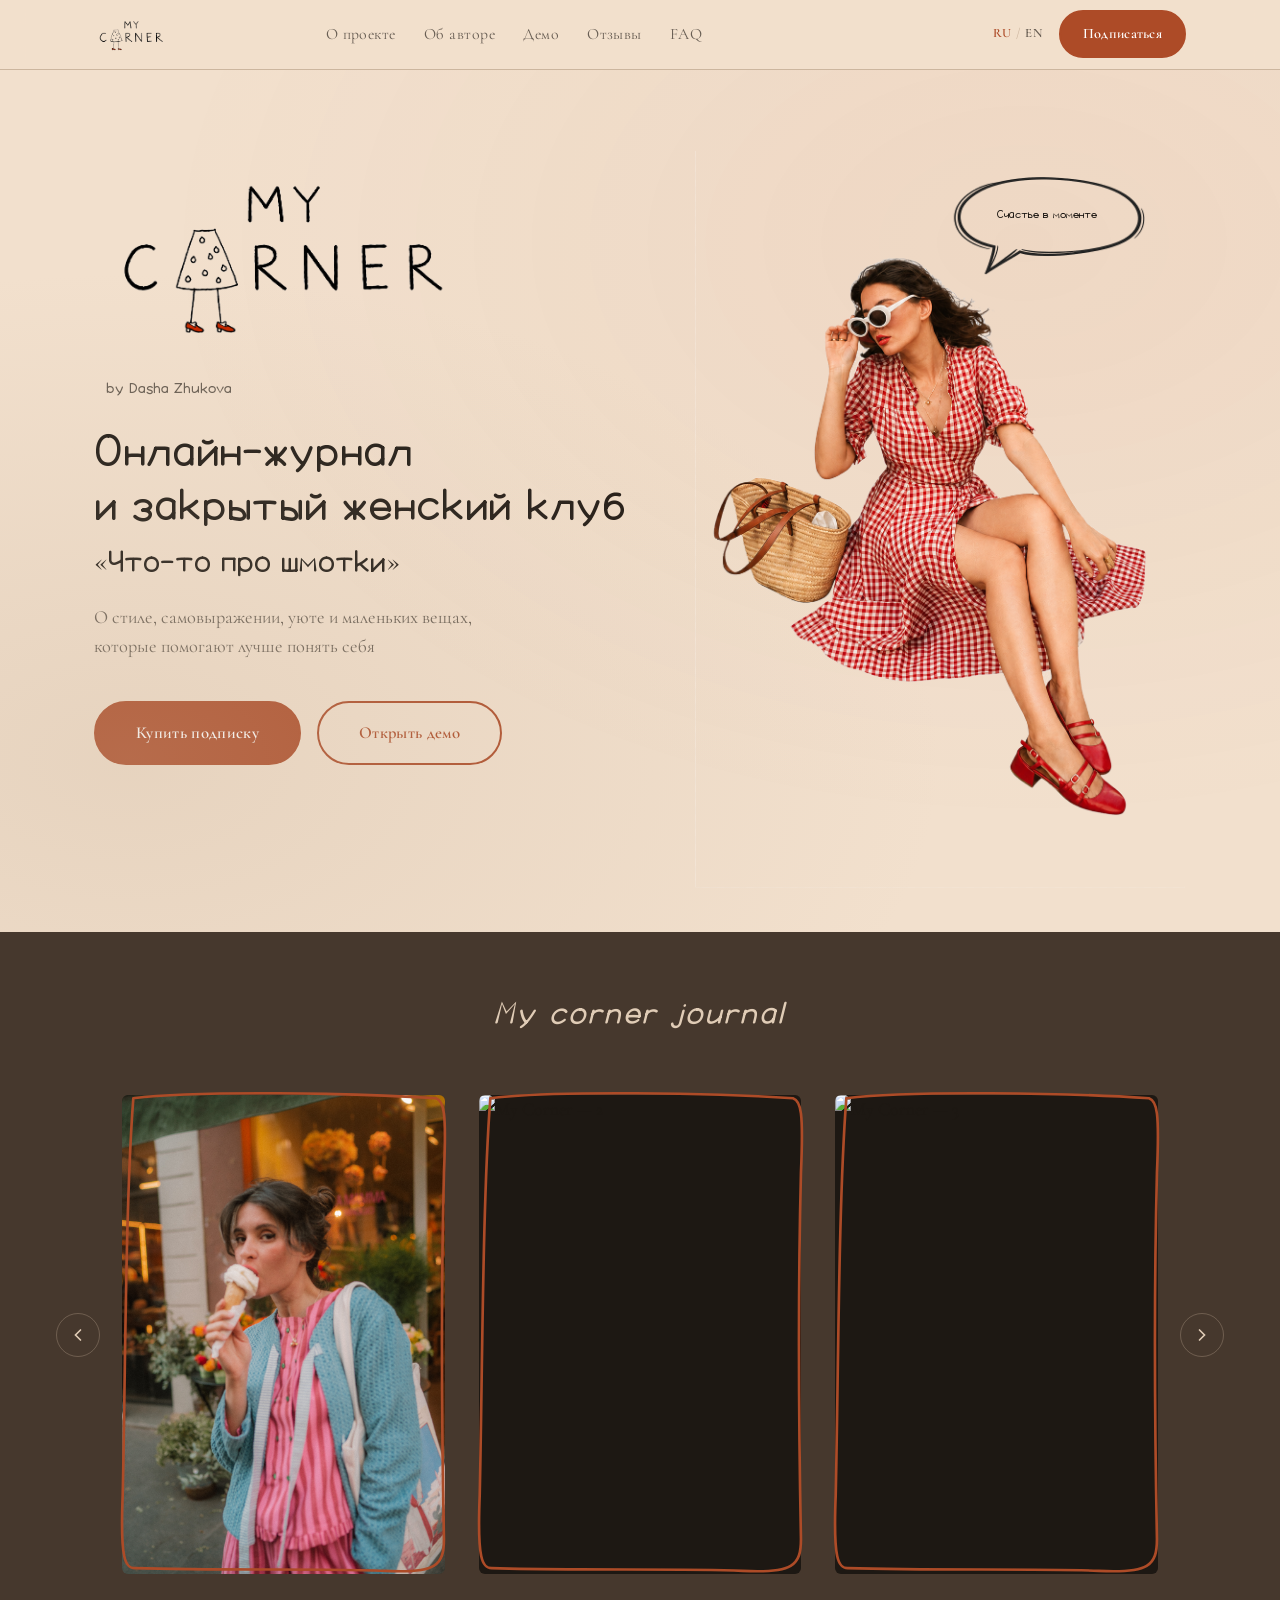
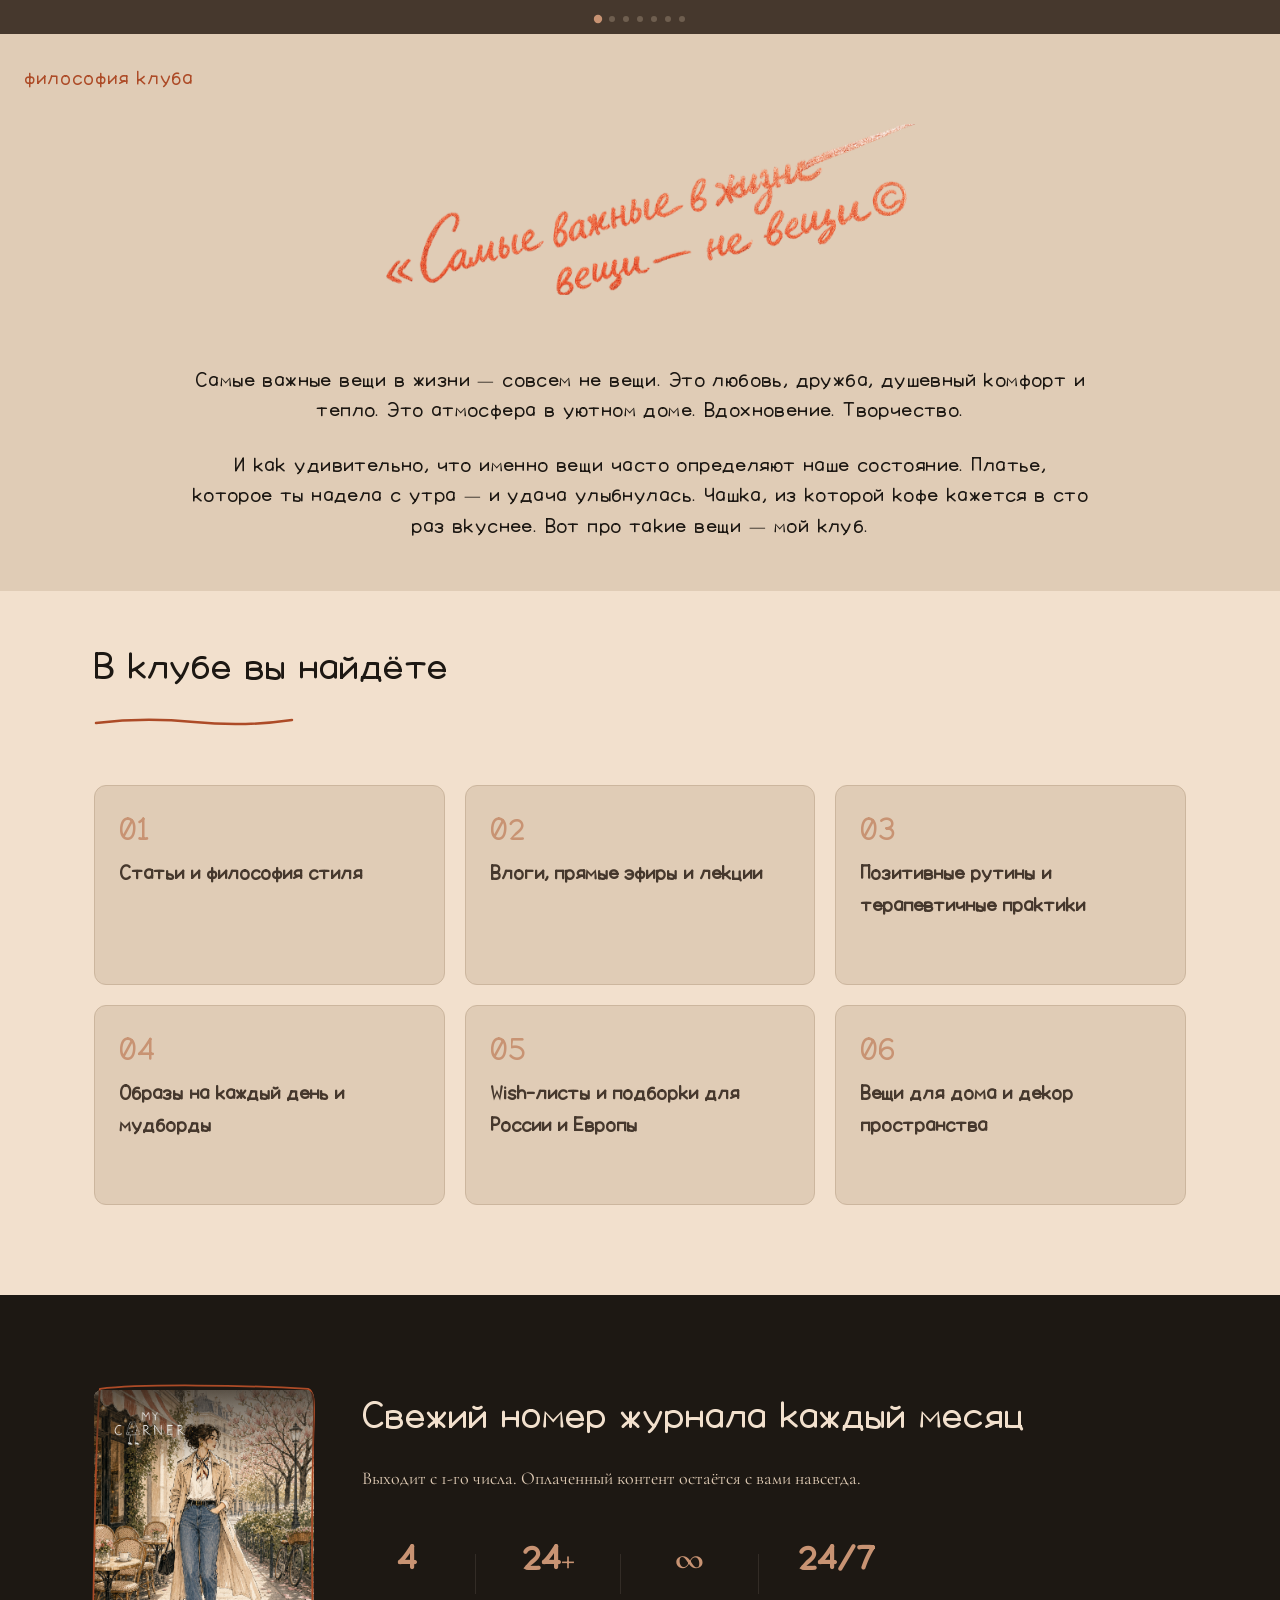
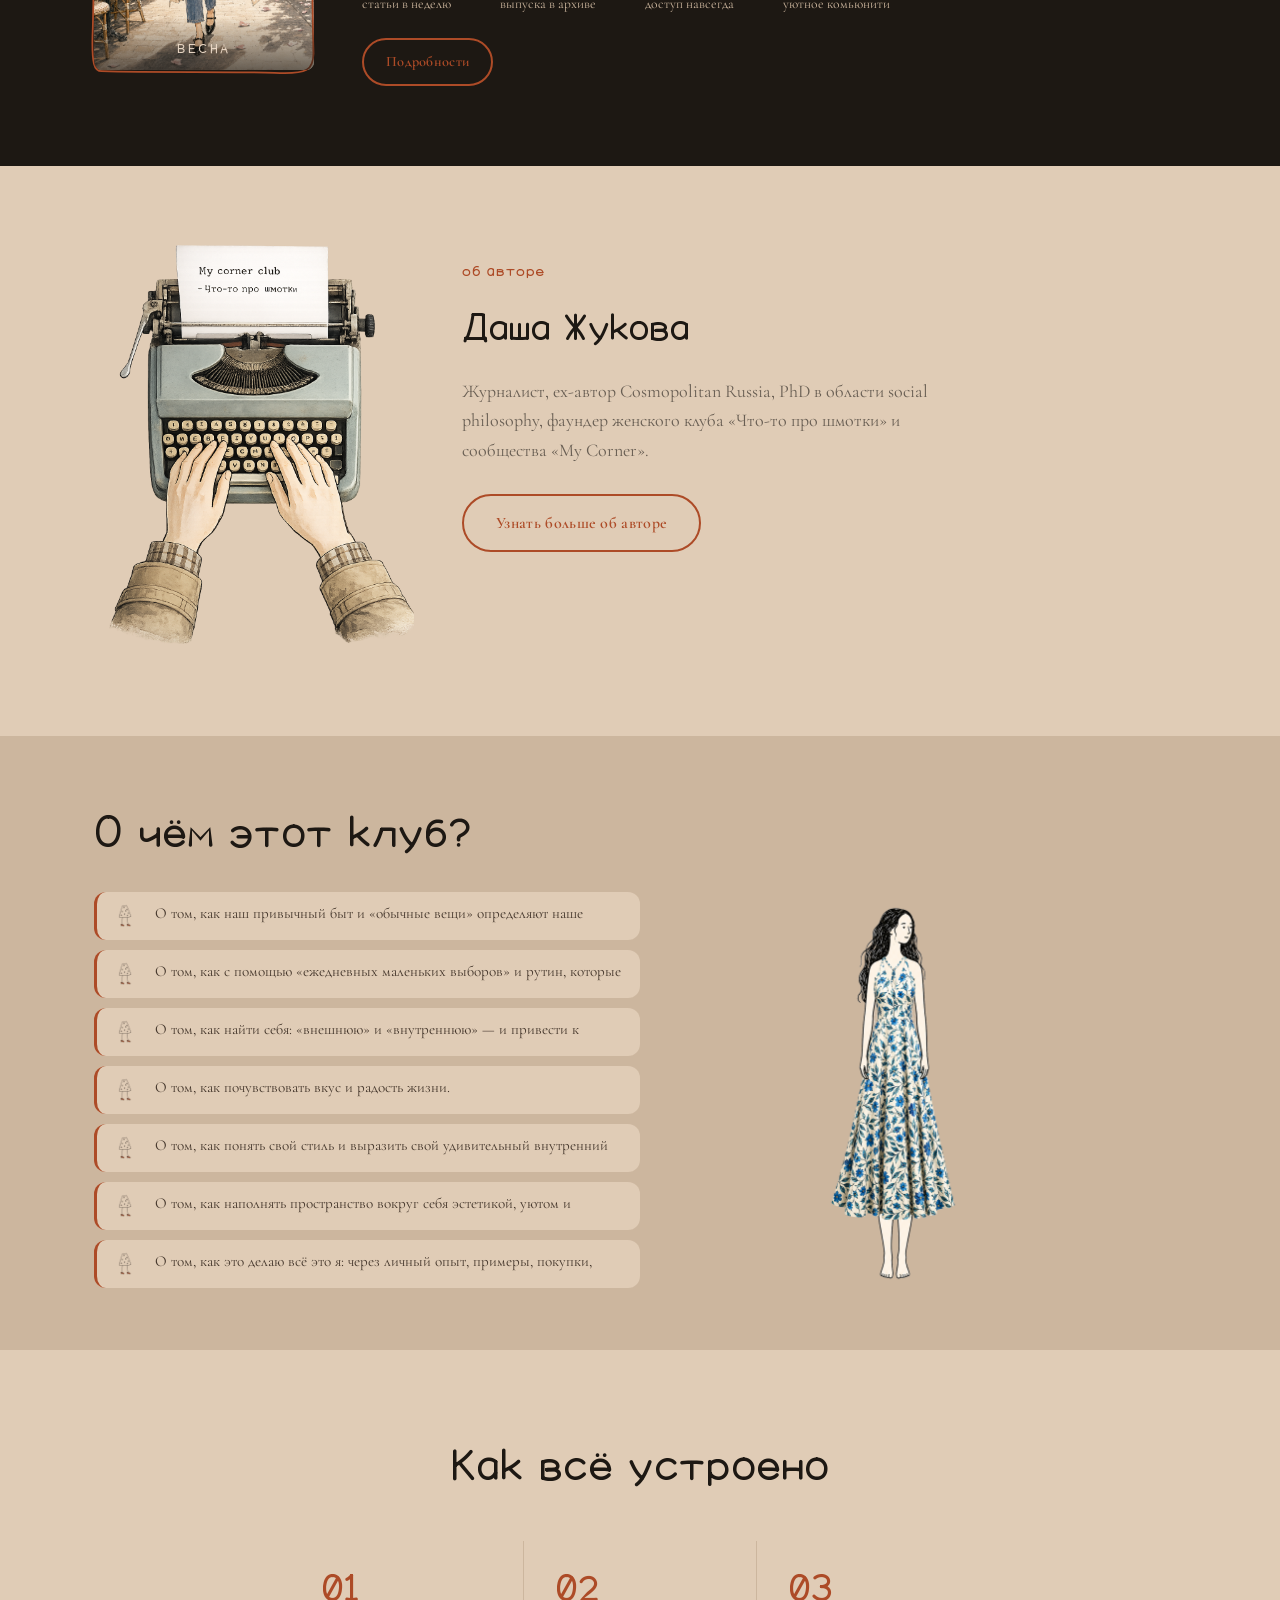
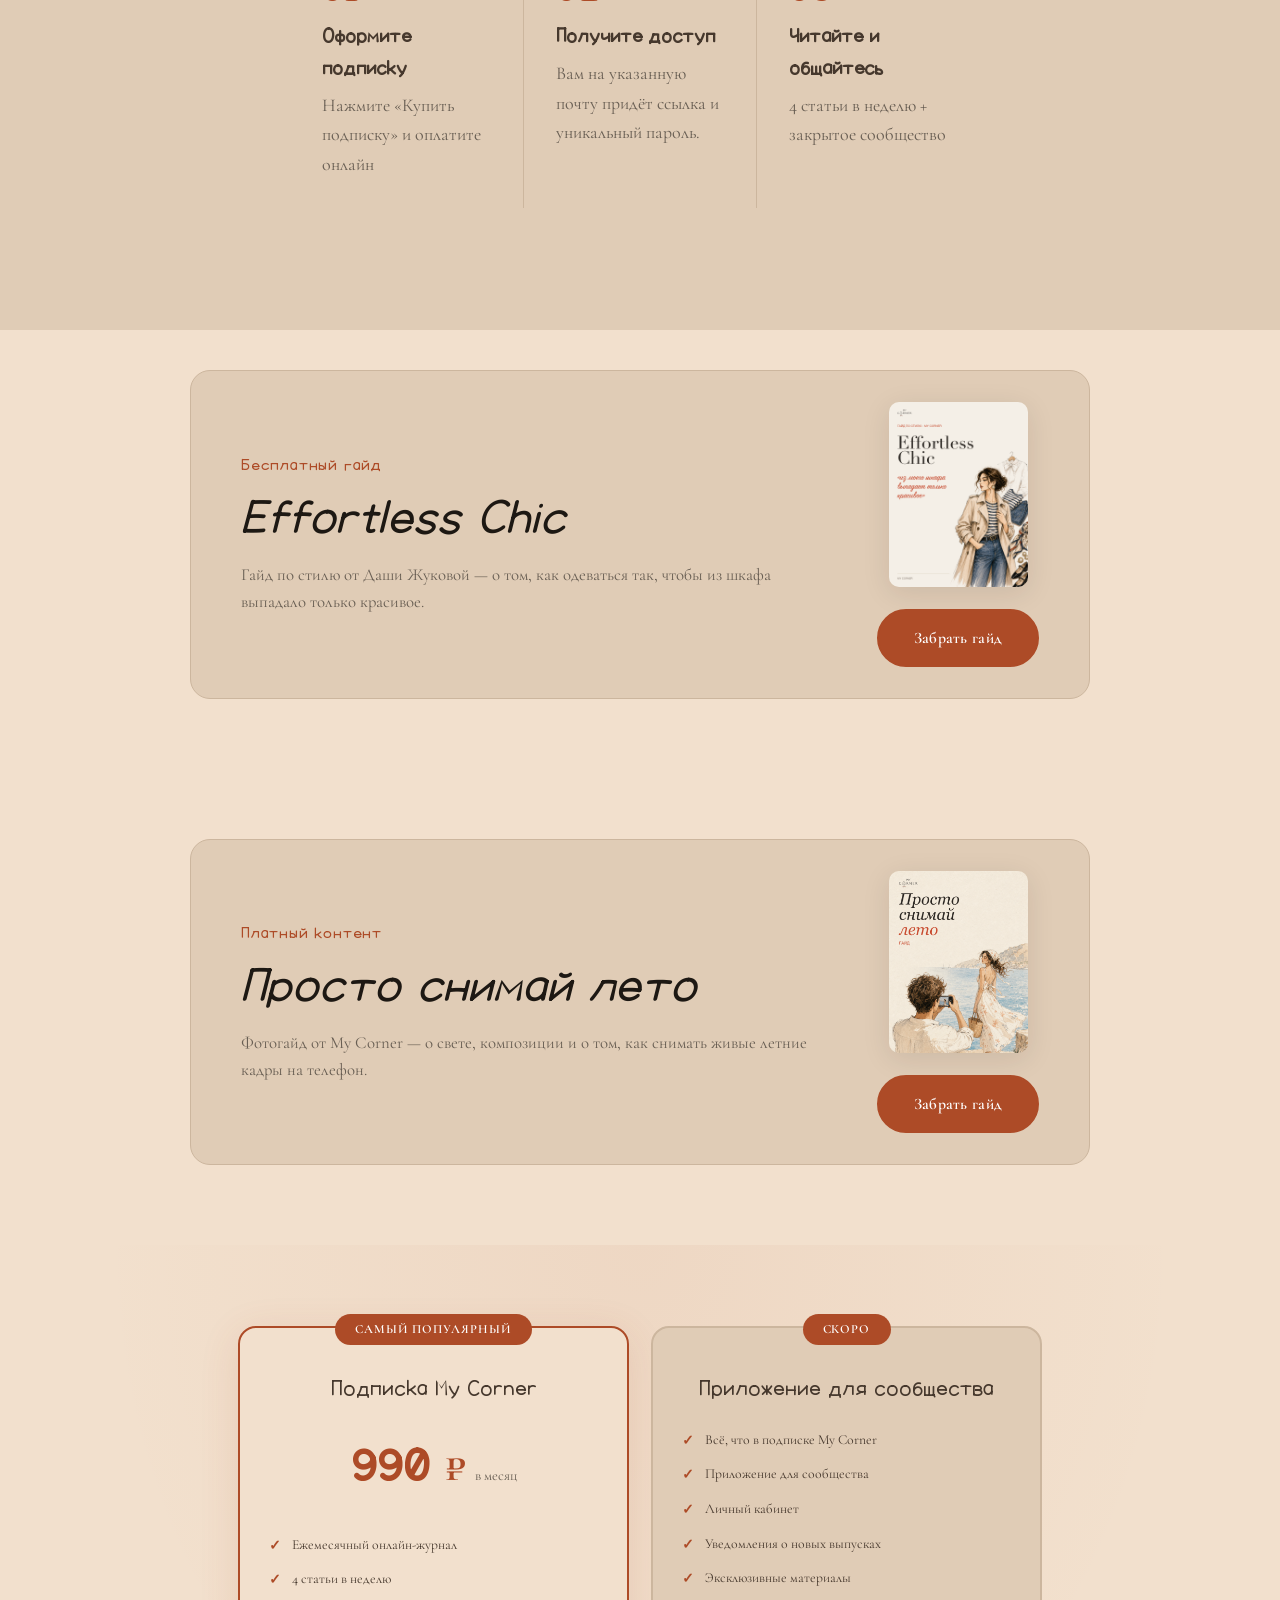
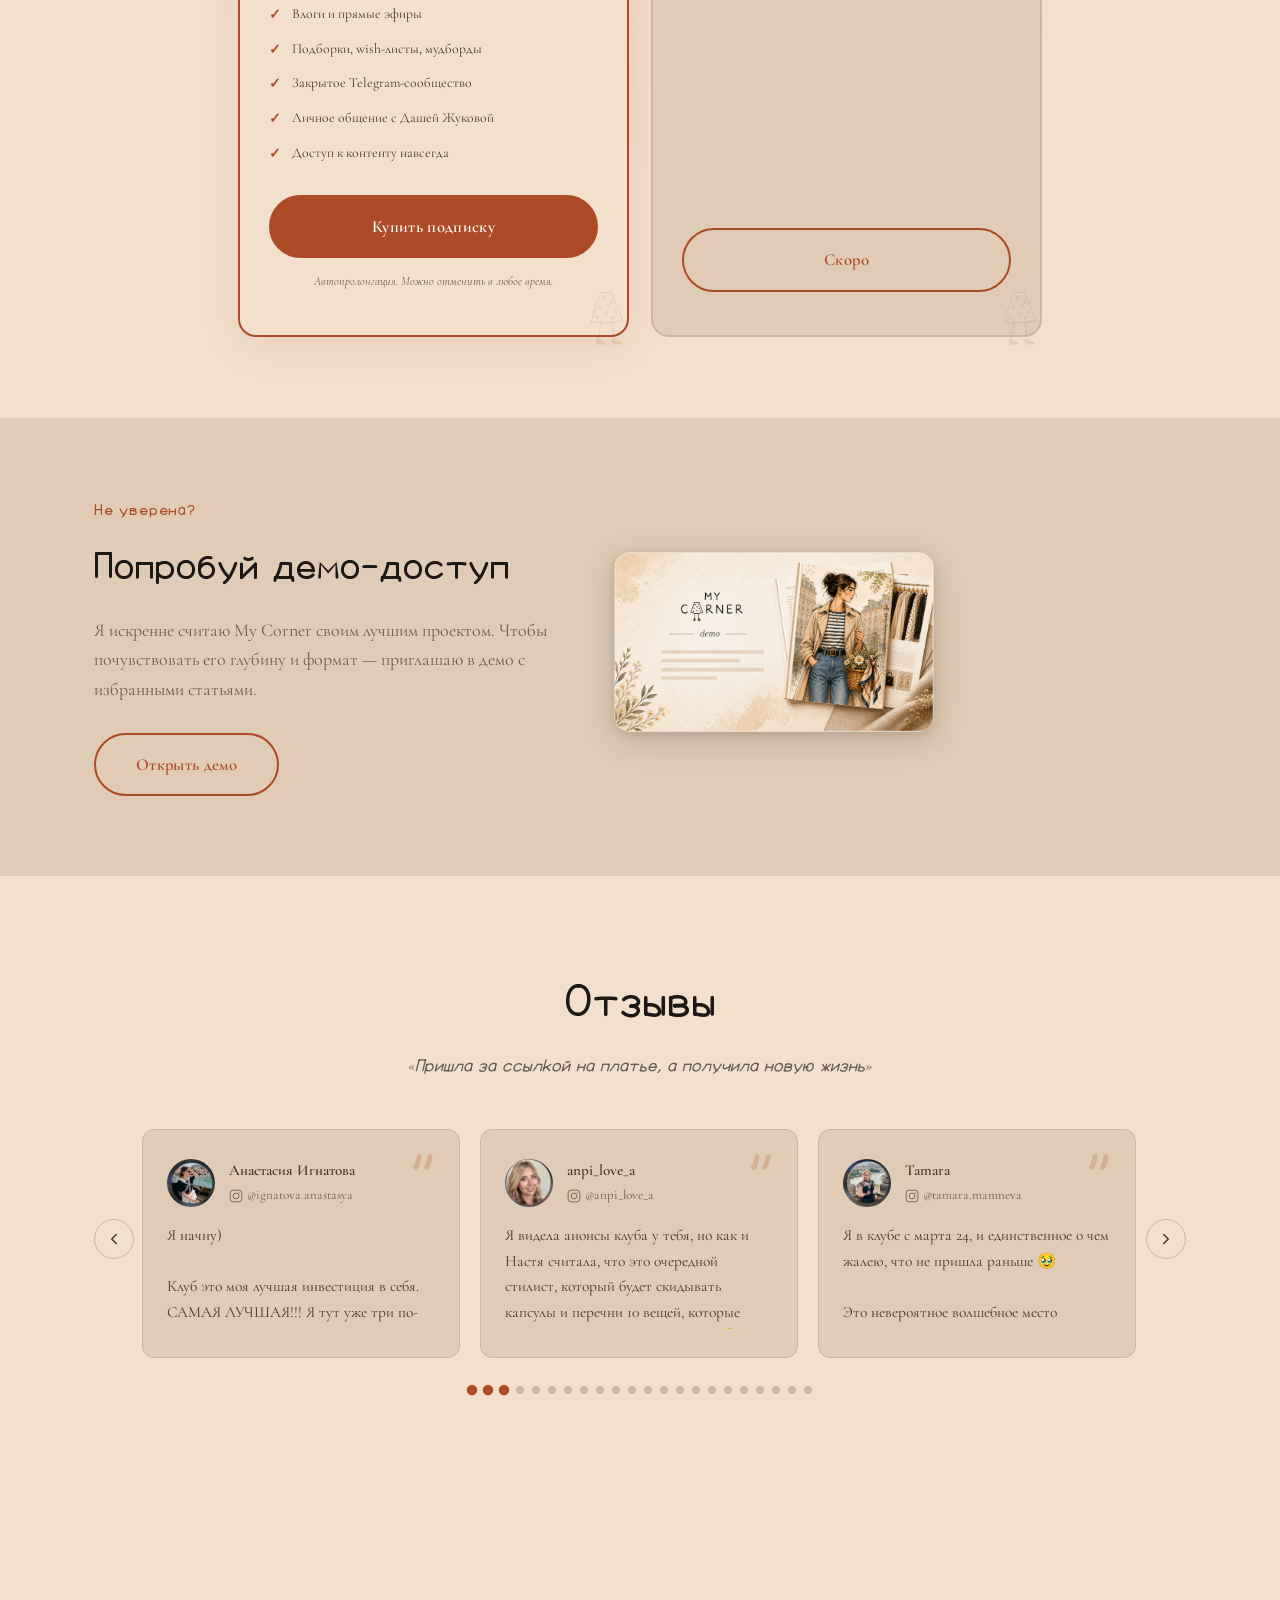
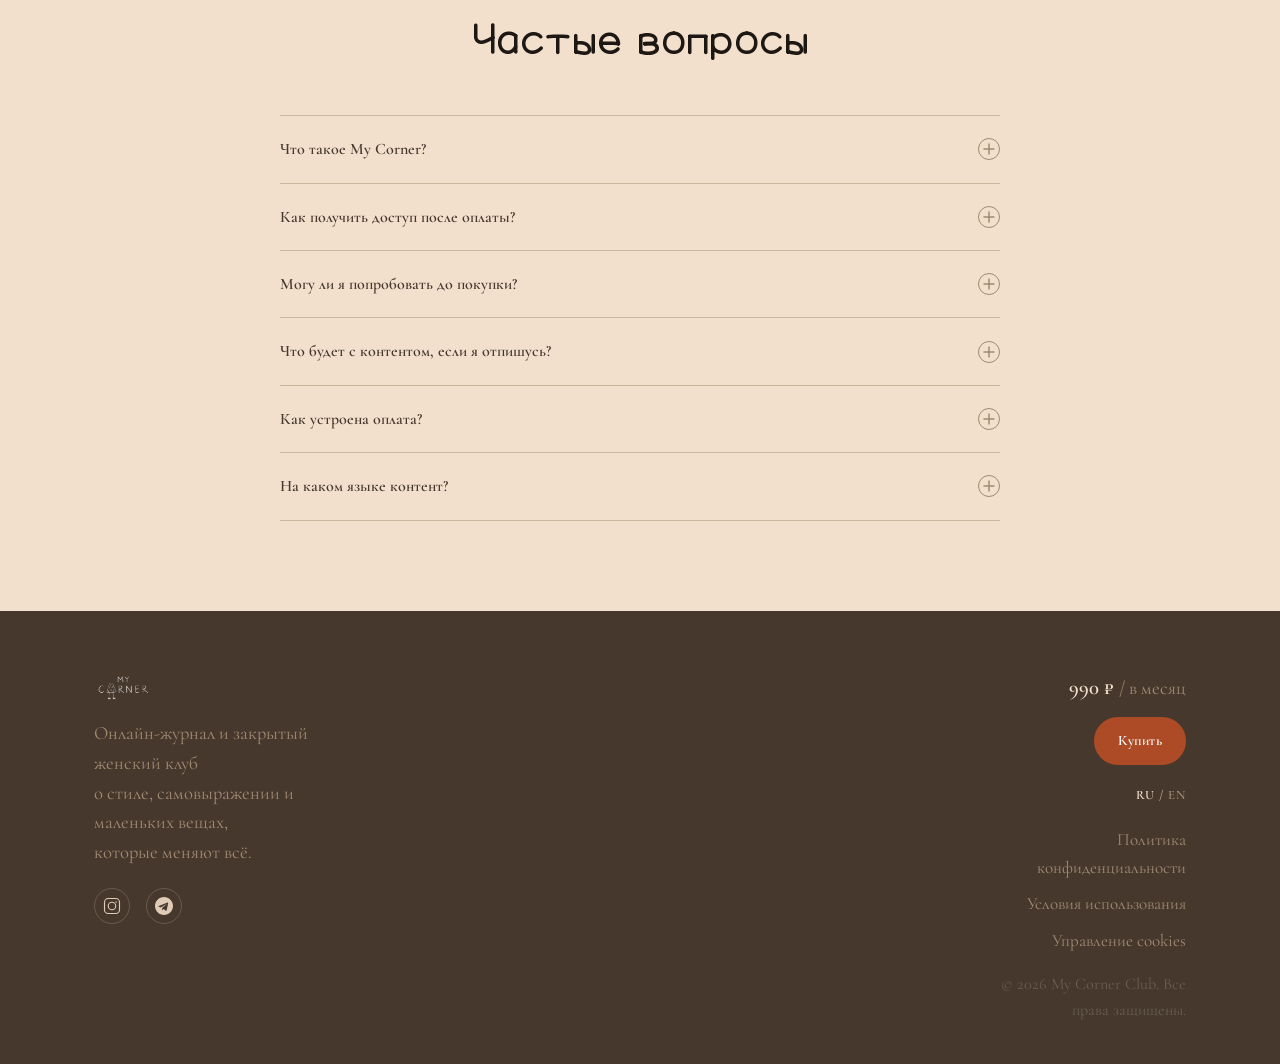
==== commit b149844c: "Mark 'Просто снимай лето' guide promo as paid content" ====
--- a/index.html
+++ b/index.html
@@ -320,7 +320,7 @@
     <div class="container">
       <div class="guide-promo-inner fade-up">
         <div class="guide-promo-text">
-          <span class="section-eyebrow" data-lang-ru="Бесплатный гайд" data-lang-en="Free guide"></span>
+          <span class="section-eyebrow" data-lang-ru="Платный контент" data-lang-en="Paid content"></span>
           <h2 class="guide-promo-title">Просто снимай лето</h2>
           <p class="guide-promo-desc" data-lang-ru="Фотогайд от My Corner — о свете, композиции и о том, как снимать живые летние кадры на телефон." data-lang-en="A photo guide by My Corner — about light, composition and shooting live summer photos on your phone."></p>
         </div>
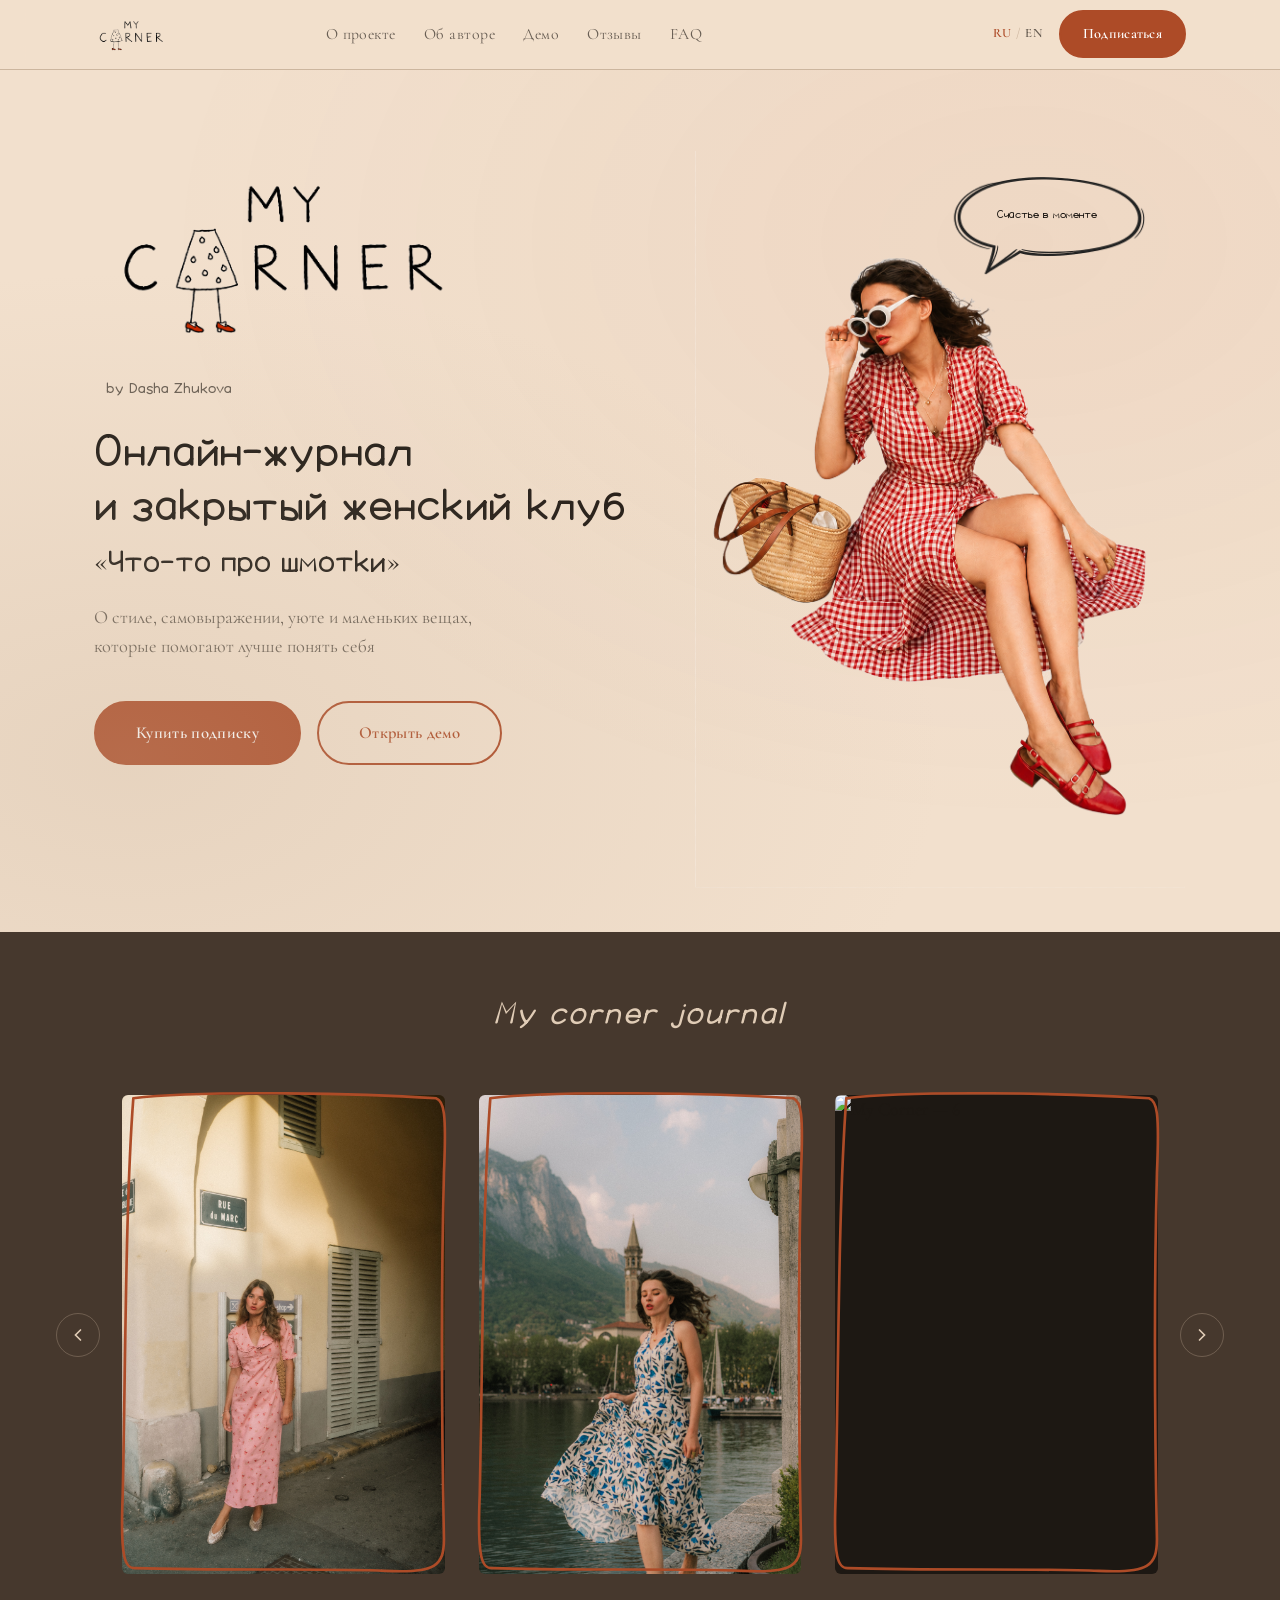
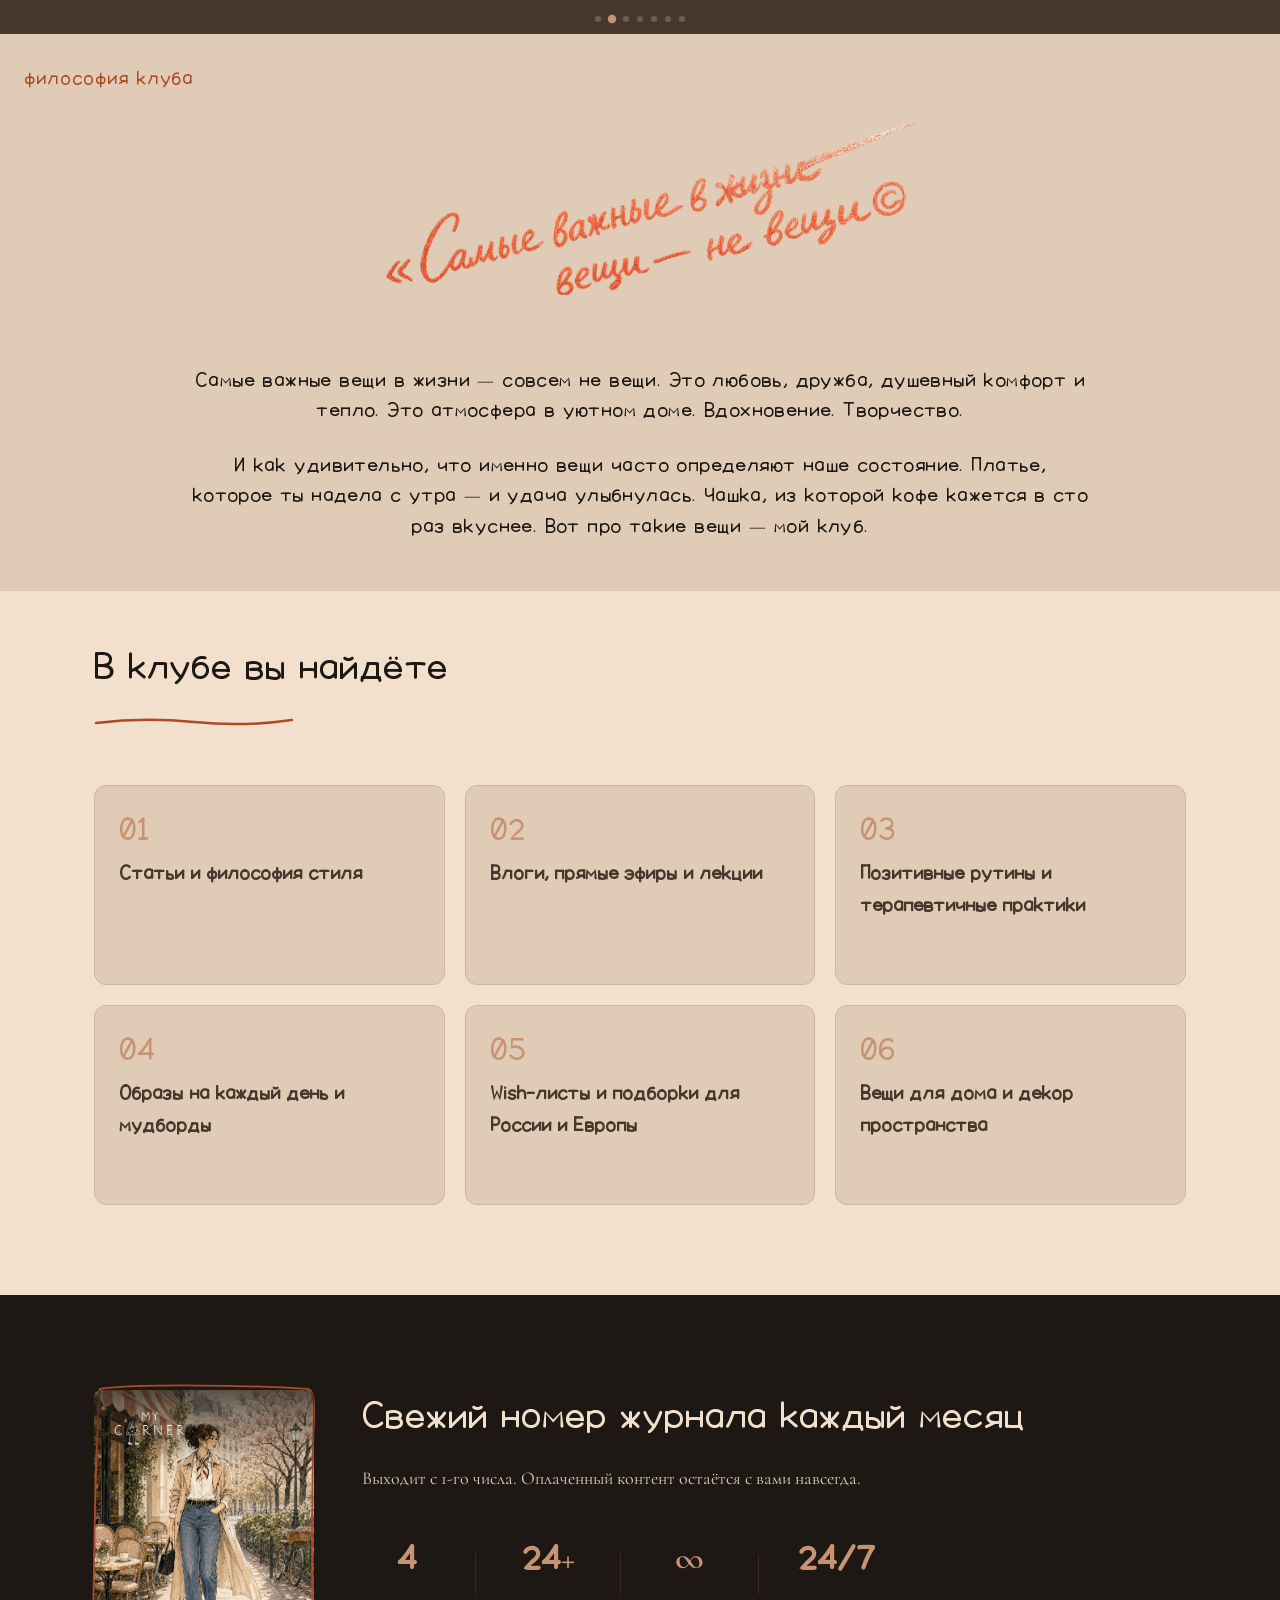
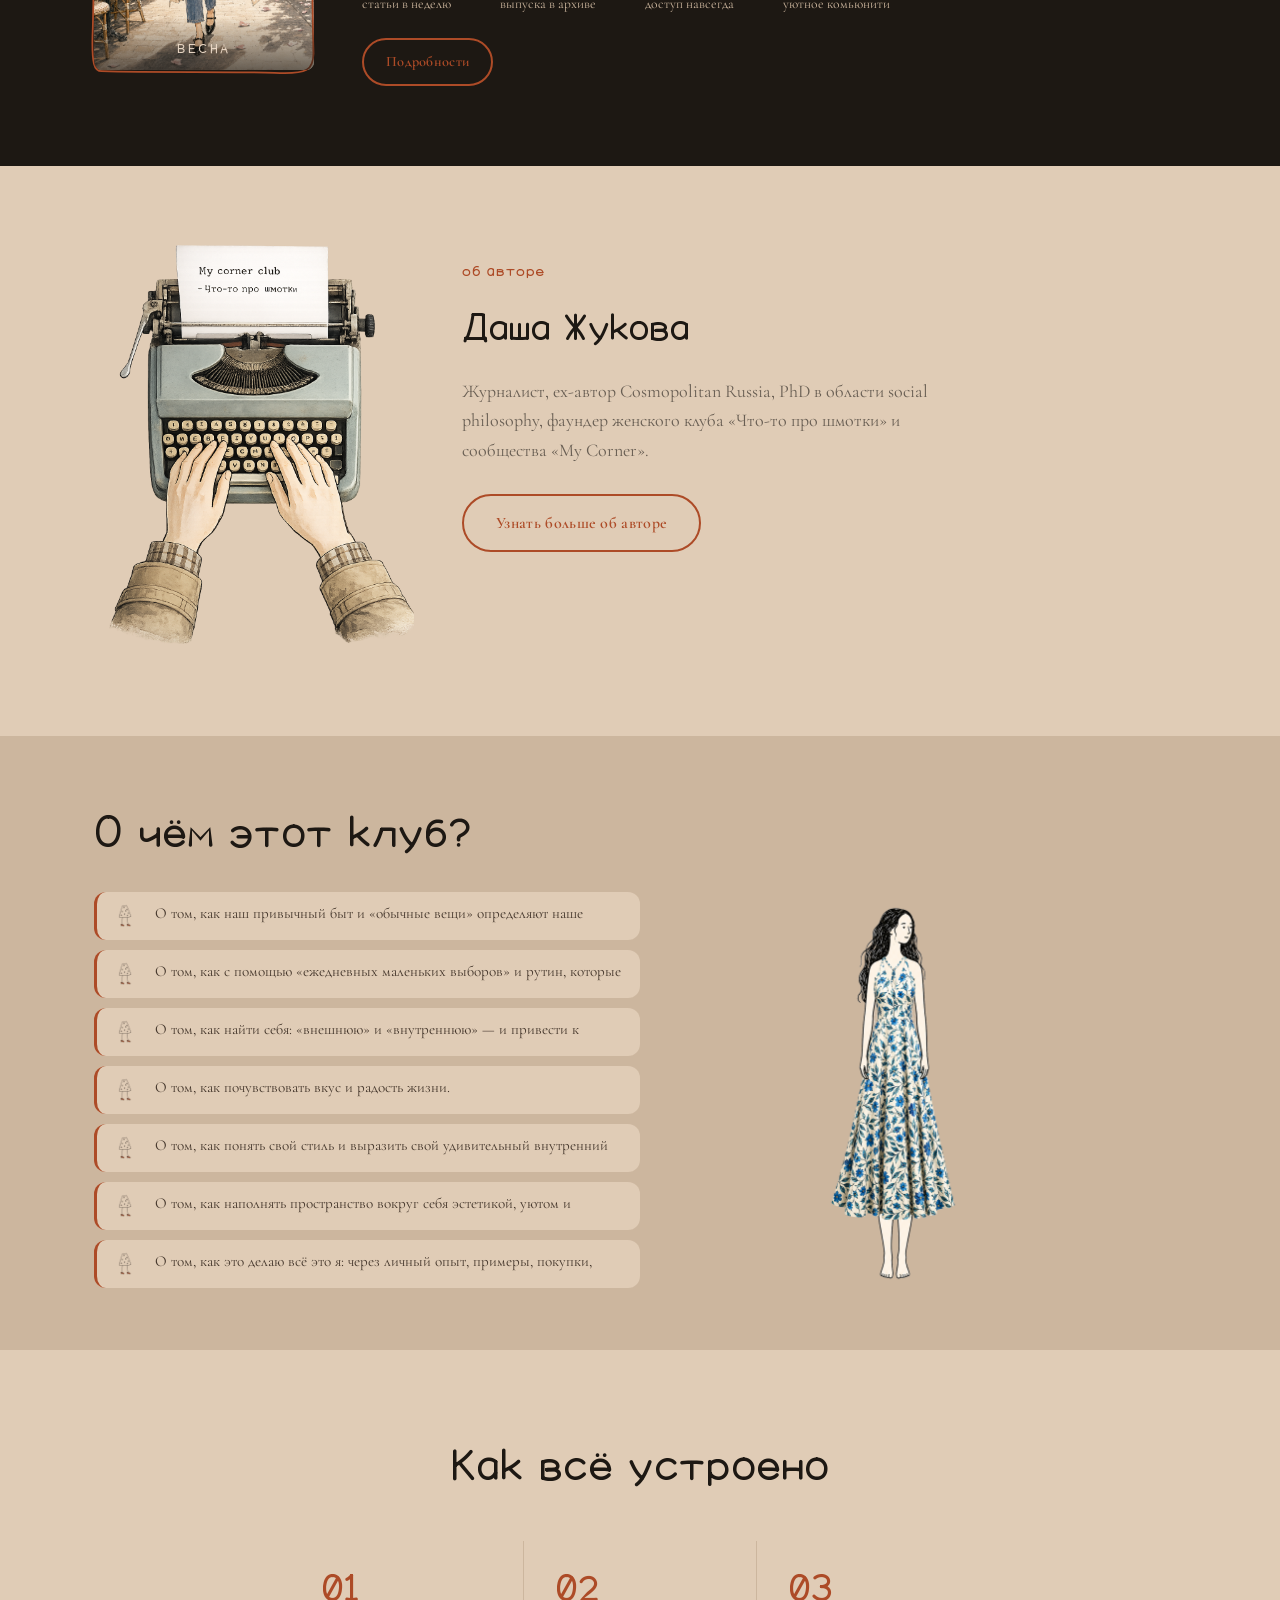
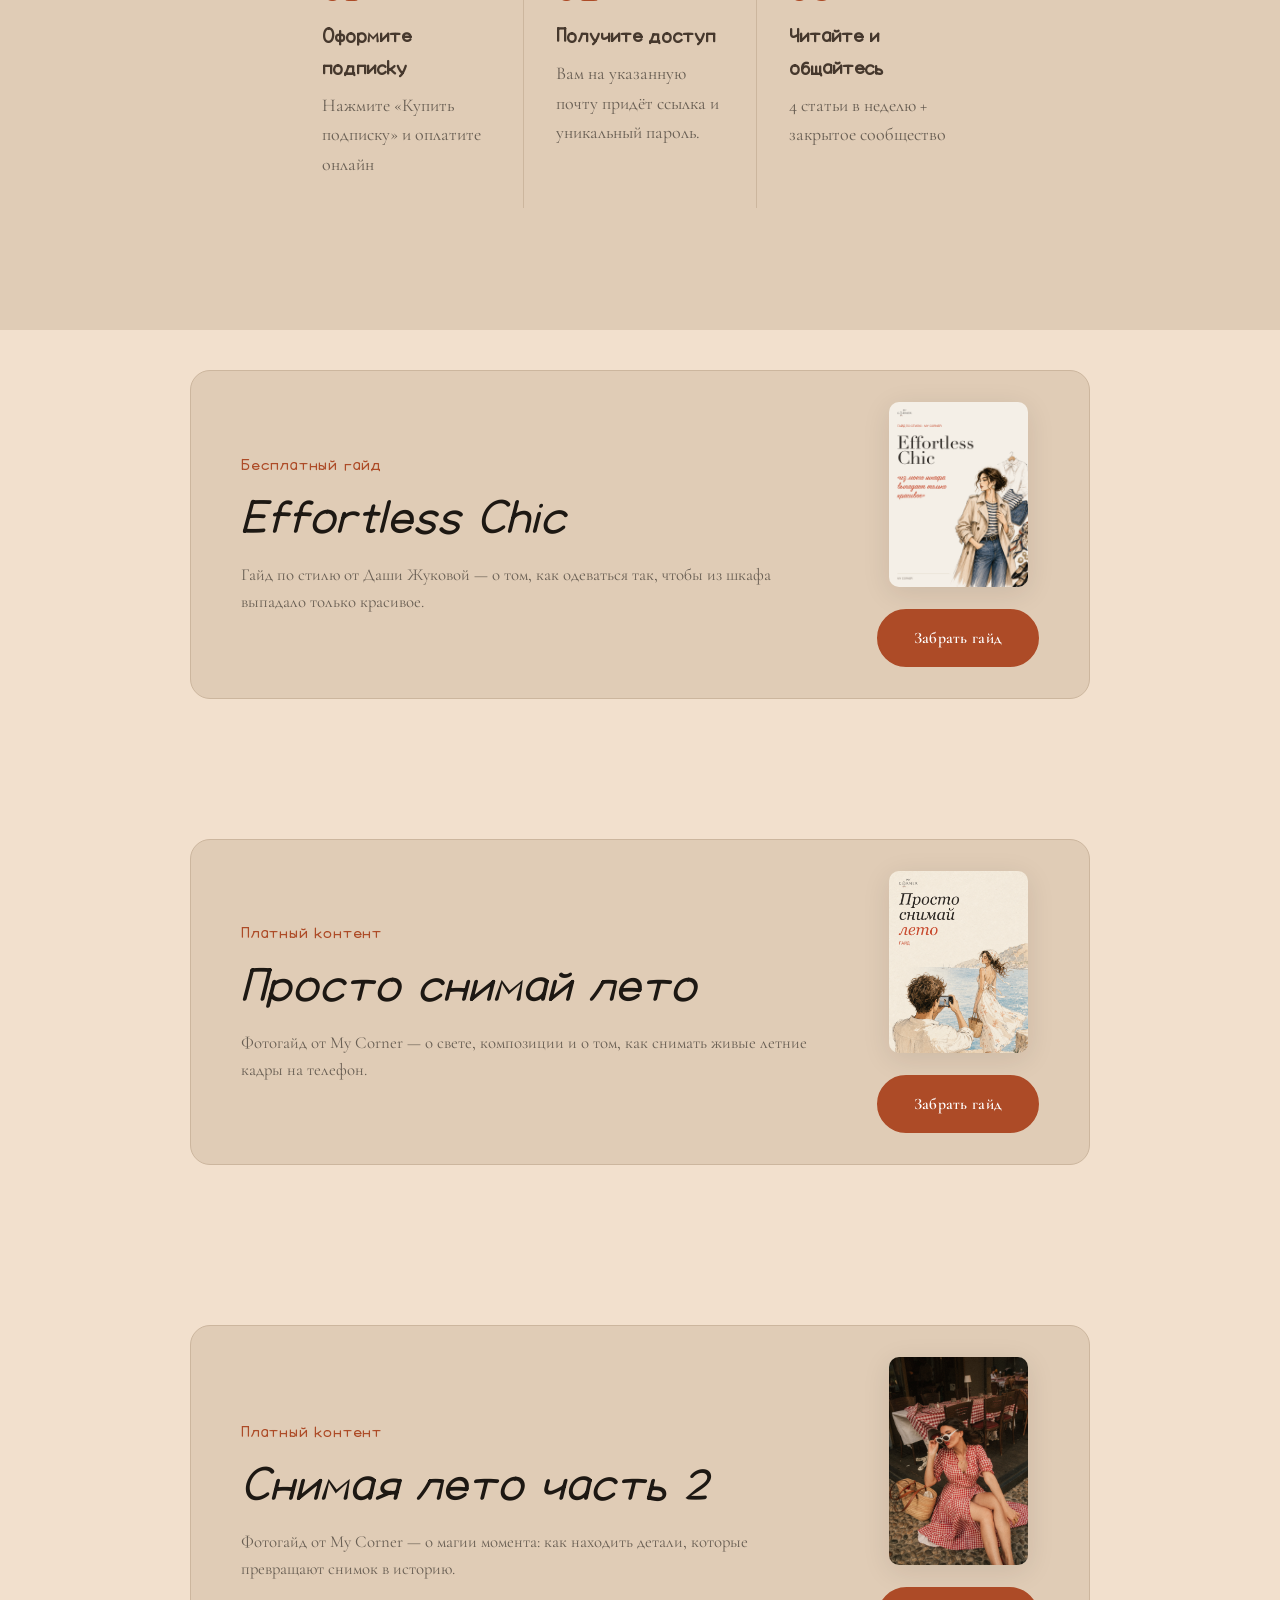
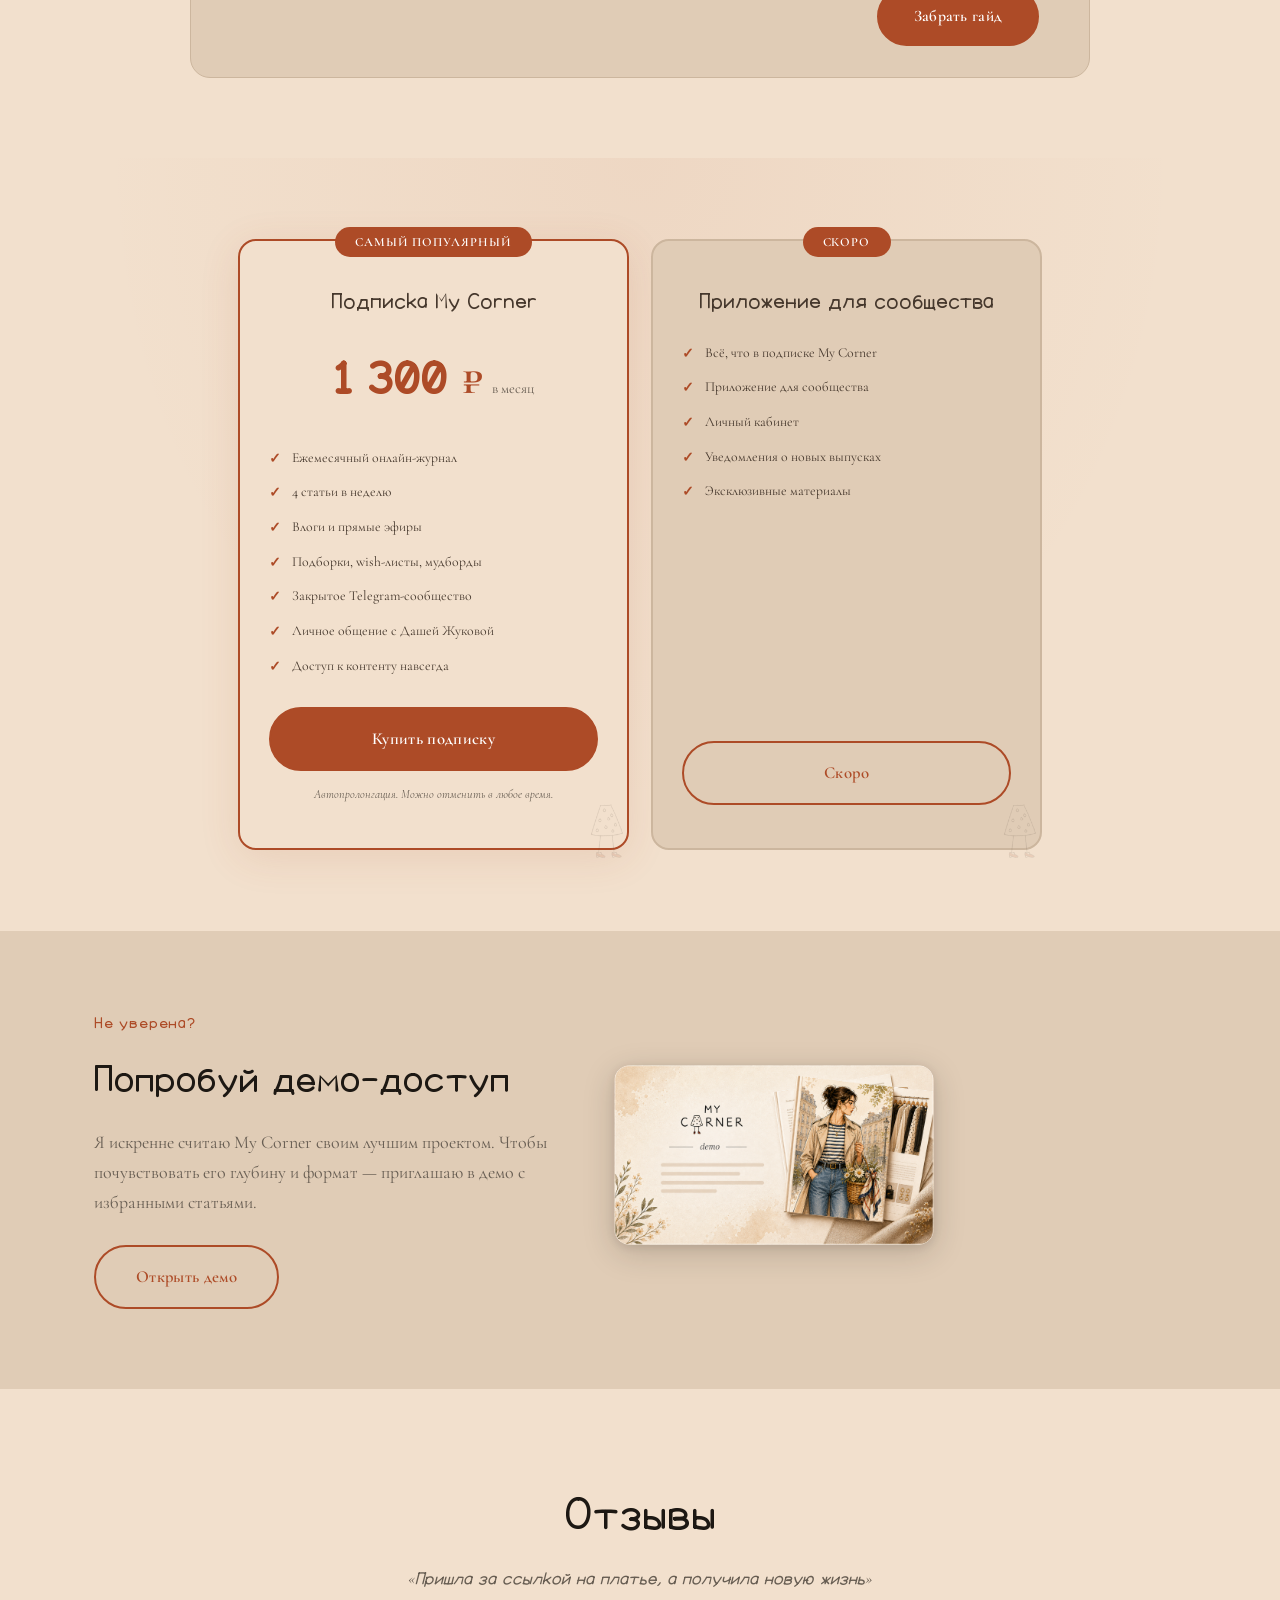
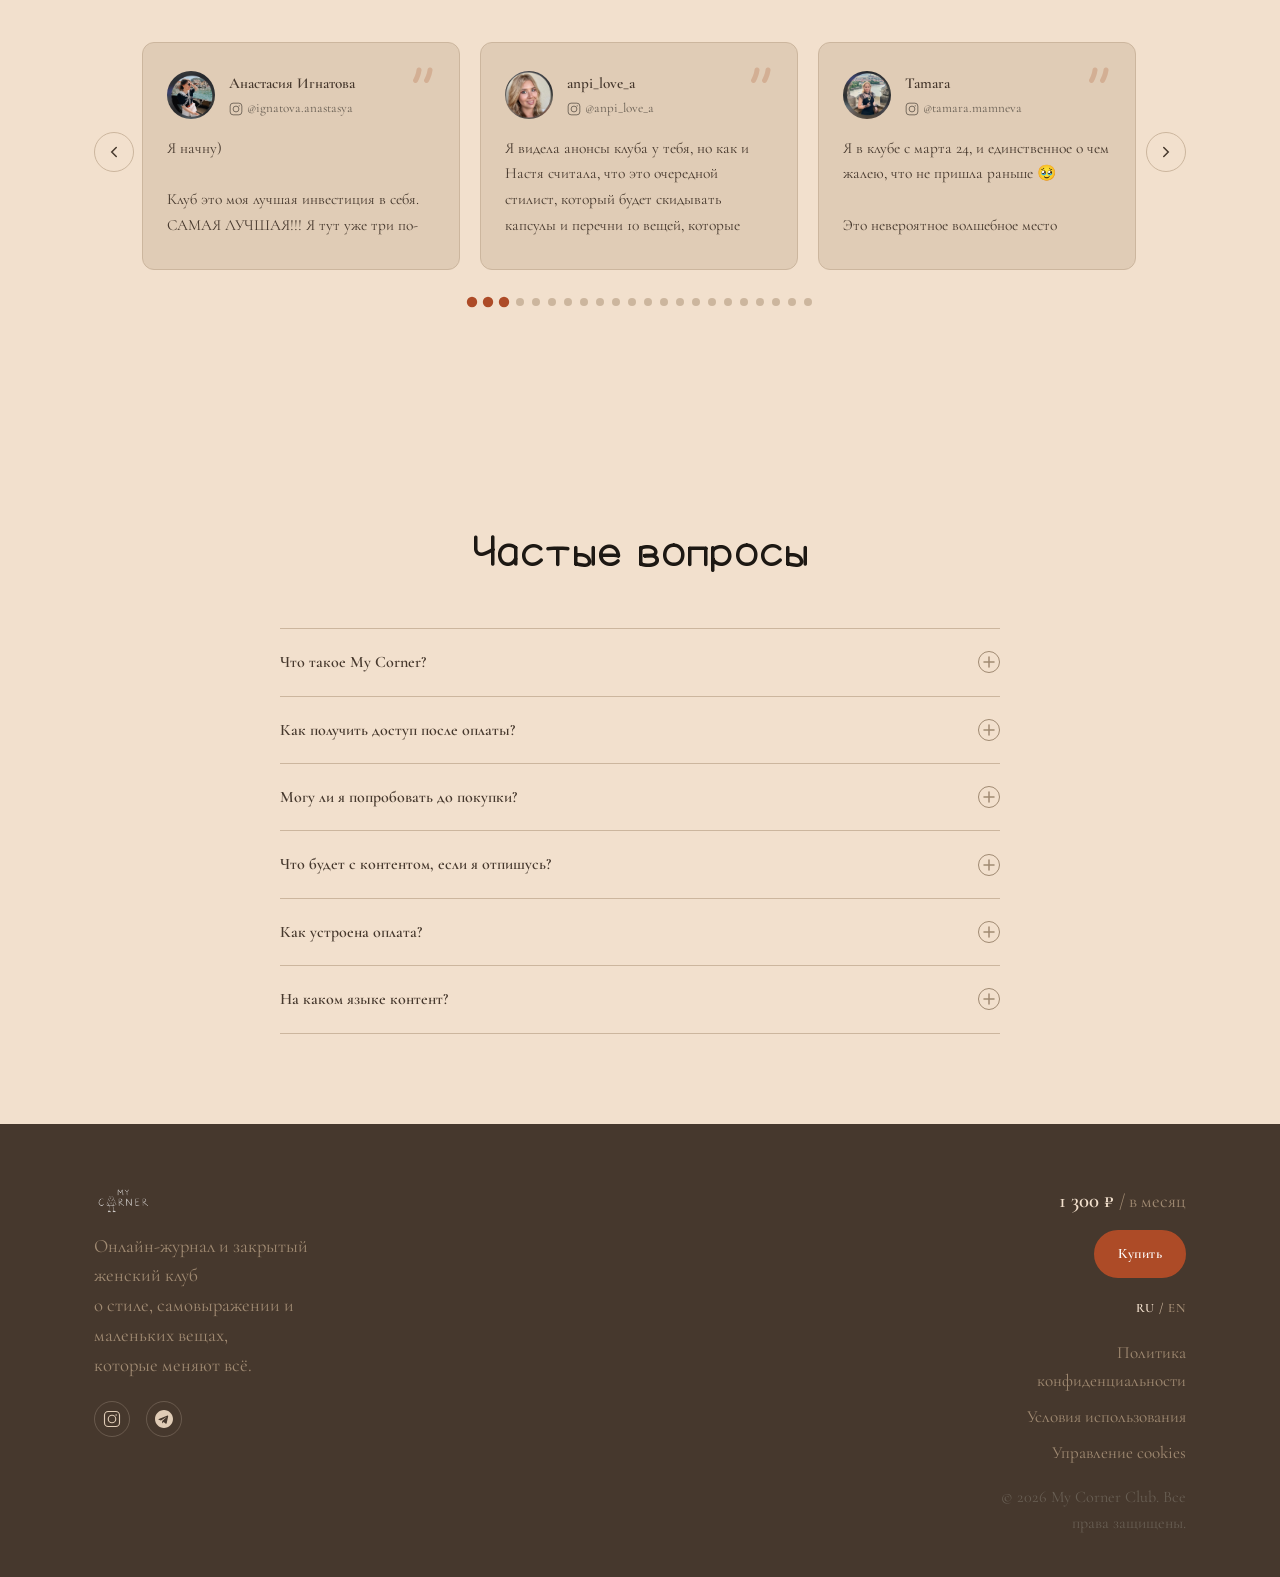
==== commit 40cccc16: "Add 'Снимая лето часть 2' guide behind a shared password gate Third guide card on the index page, ma" ====
--- a/index.html
+++ b/index.html
@@ -332,6 +332,23 @@
     </div>
   </section>
 
+  <!-- ─── GUIDE PROMO 3 ───────────────────────── -->
+  <section id="guide-promo-3" class="section-guide-promo">
+    <div class="container">
+      <div class="guide-promo-inner fade-up">
+        <div class="guide-promo-text">
+          <span class="section-eyebrow" data-lang-ru="Платный контент" data-lang-en="Paid content"></span>
+          <h2 class="guide-promo-title">Снимая лето часть 2</h2>
+          <p class="guide-promo-desc" data-lang-ru="Фотогайд от My Corner — о магии момента: как находить детали, которые превращают снимок в историю." data-lang-en="A photo guide by My Corner — about the magic of the moment: finding the details that turn a photo into a story."></p>
+        </div>
+        <div class="guide-promo-right">
+          <img src="images/prosto-snimay-leto-2-cover.png" alt="Снимая лето часть 2 — фотогайд" class="guide-cover-img">
+          <a href="prosto-snimay-leto-2-gate.html" class="btn btn-primary guide-promo-btn" data-lang-ru="Забрать гайд" data-lang-en="Get the guide"></a>
+        </div>
+      </div>
+    </div>
+  </section>
+
   <!-- ─── PRICING ───────────────────────────────── -->
   <section id="pricing" class="section-pricing">
     <div class="container">
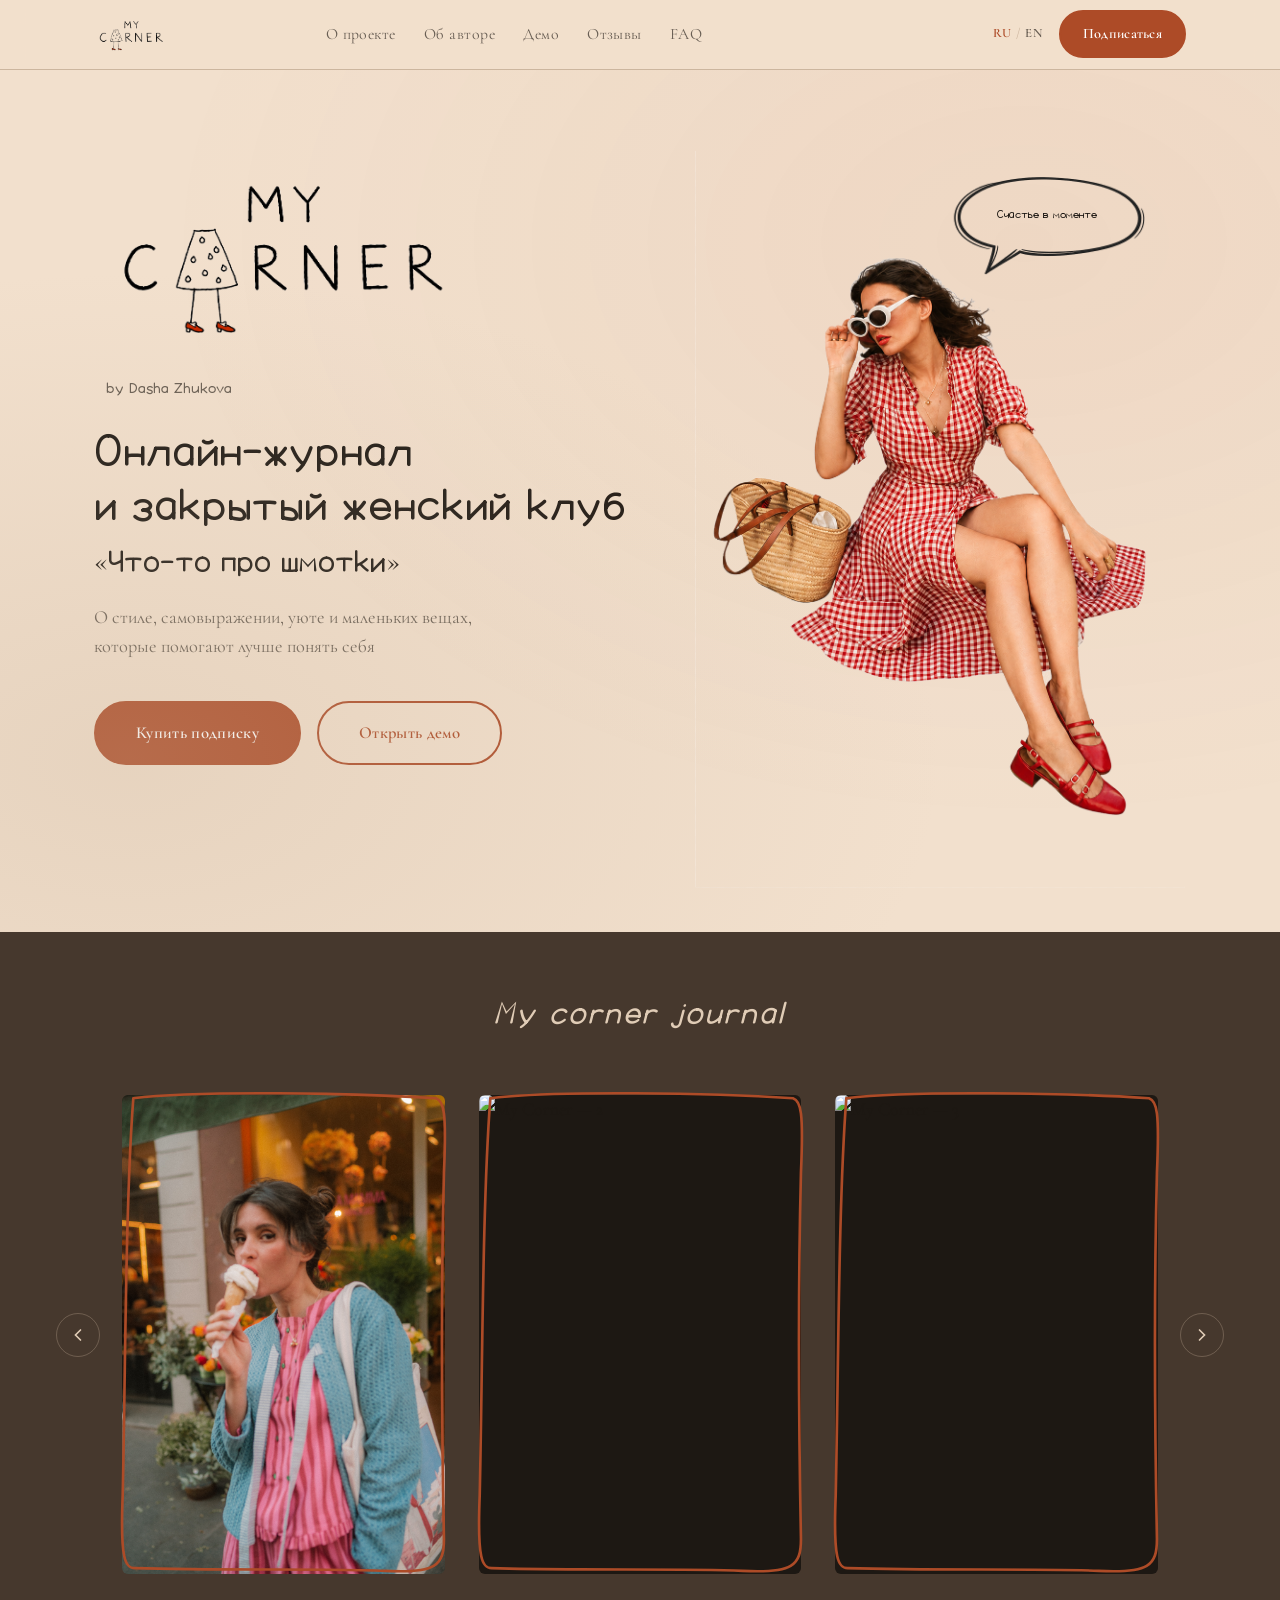
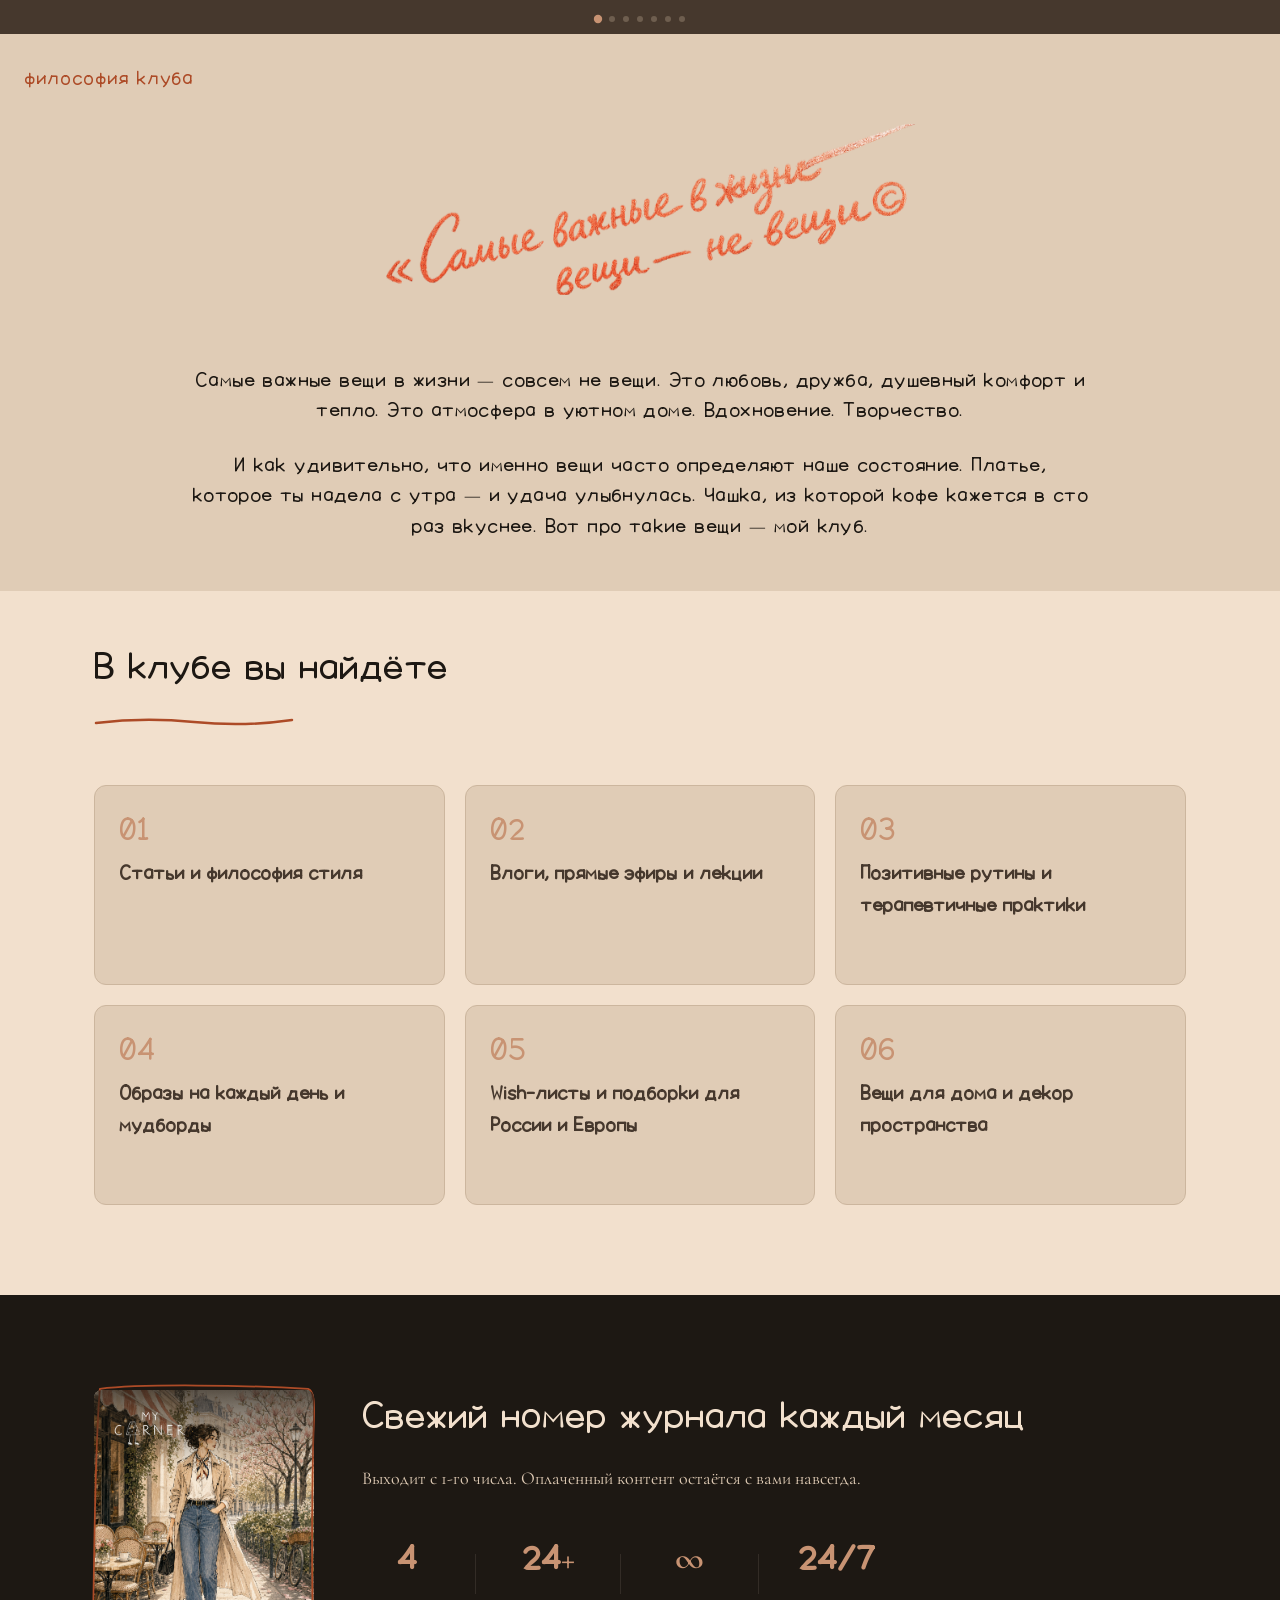
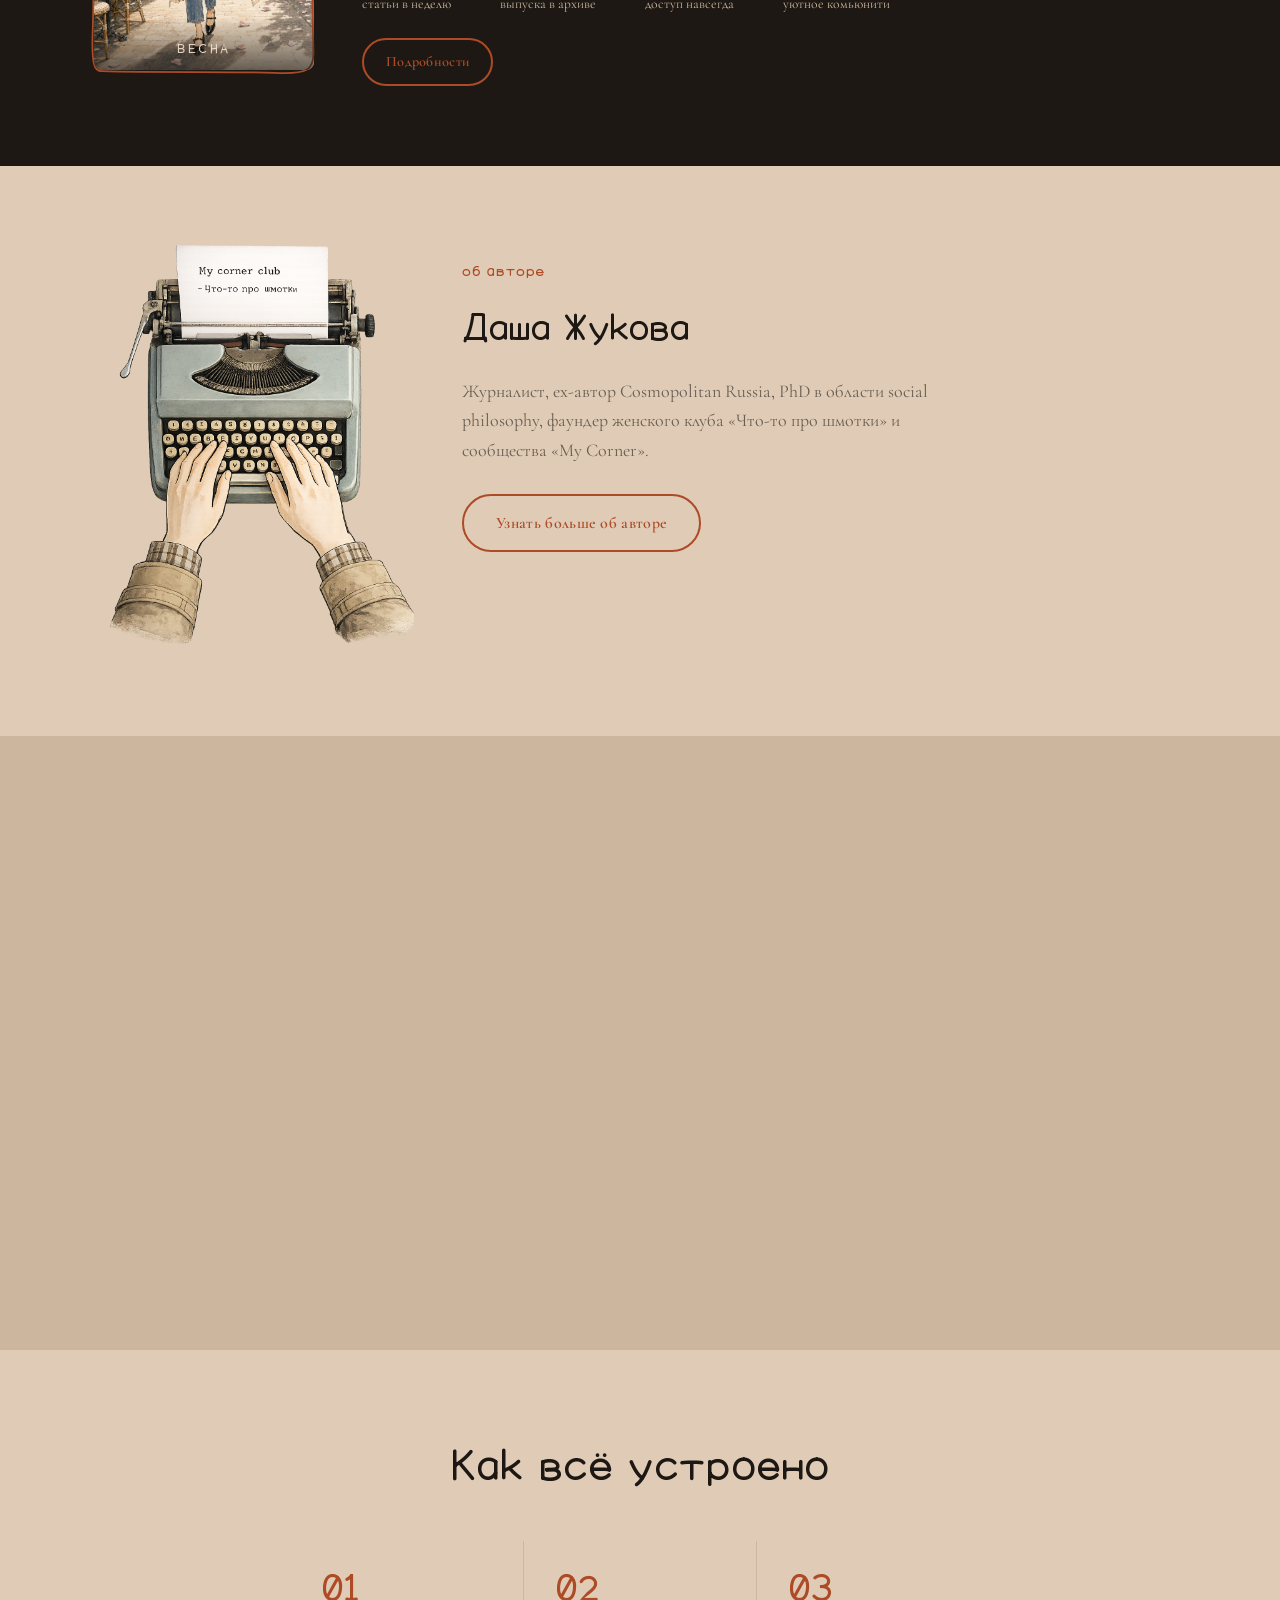
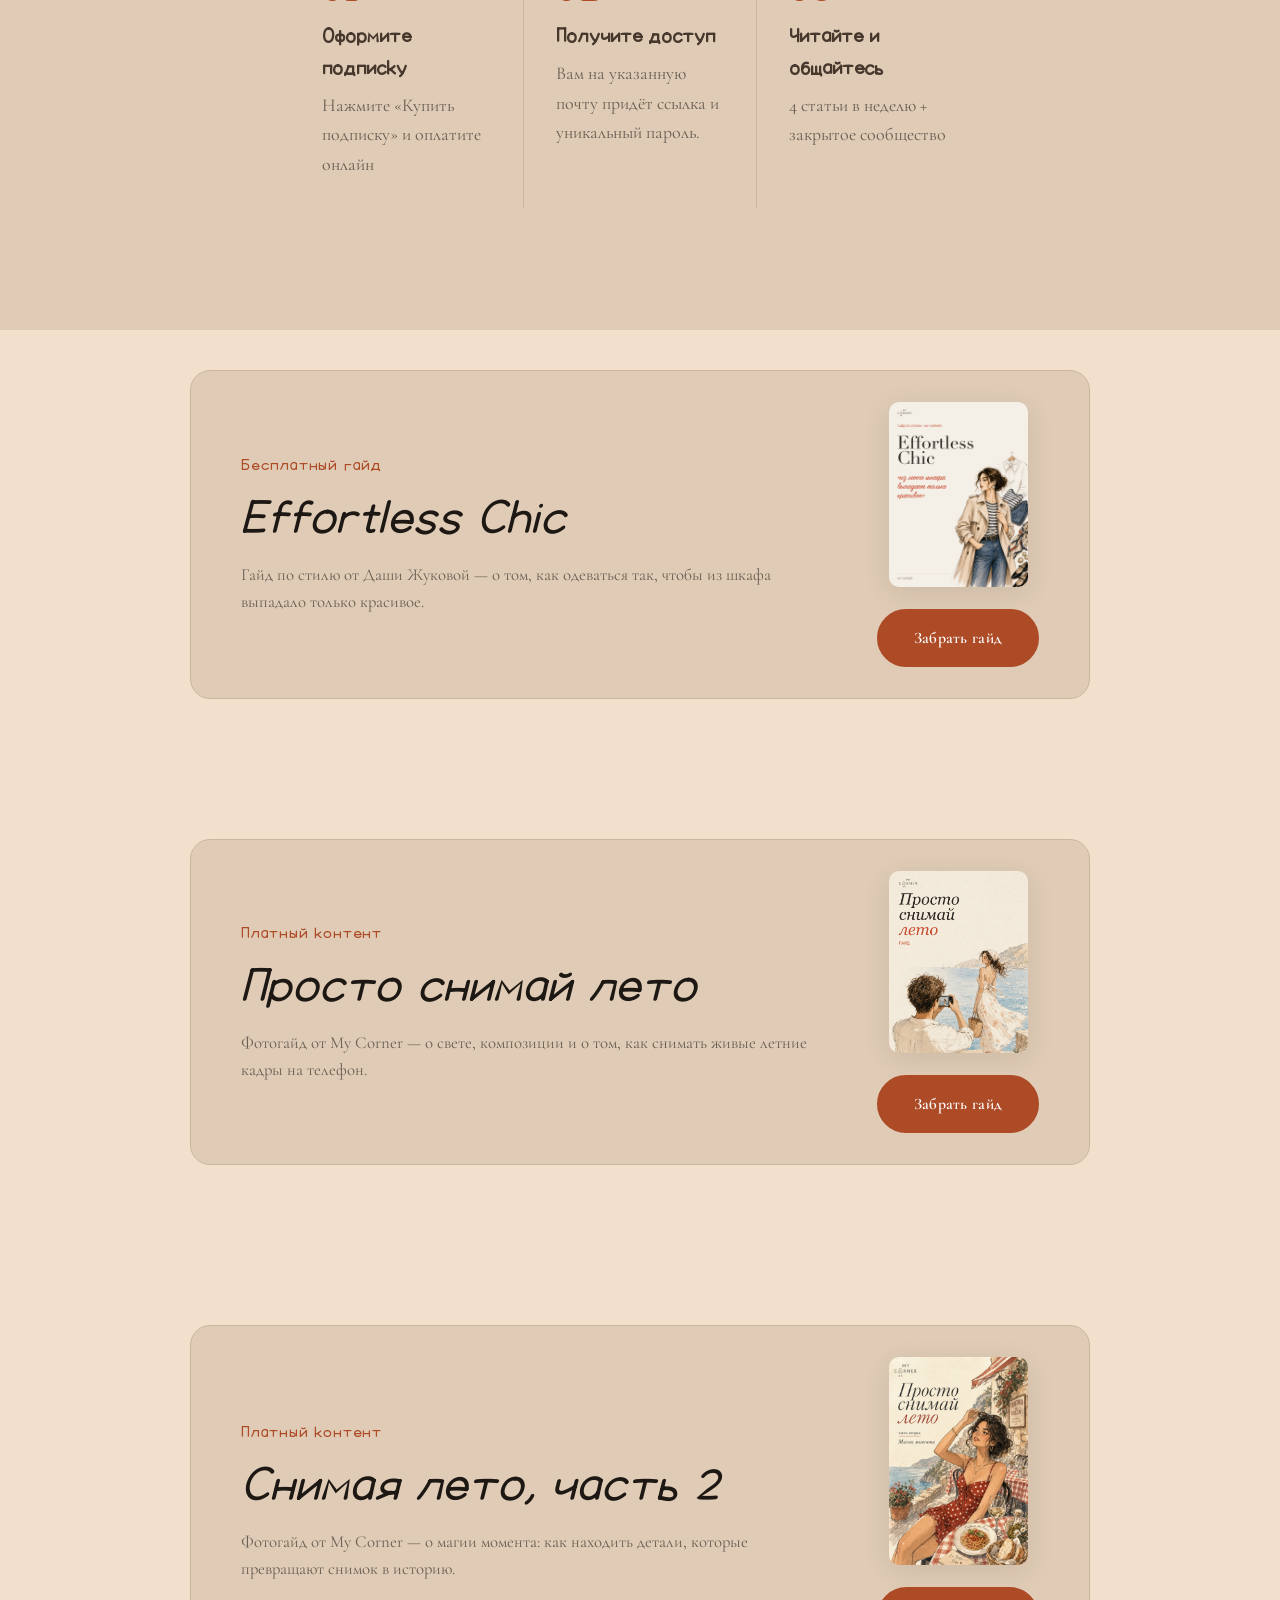
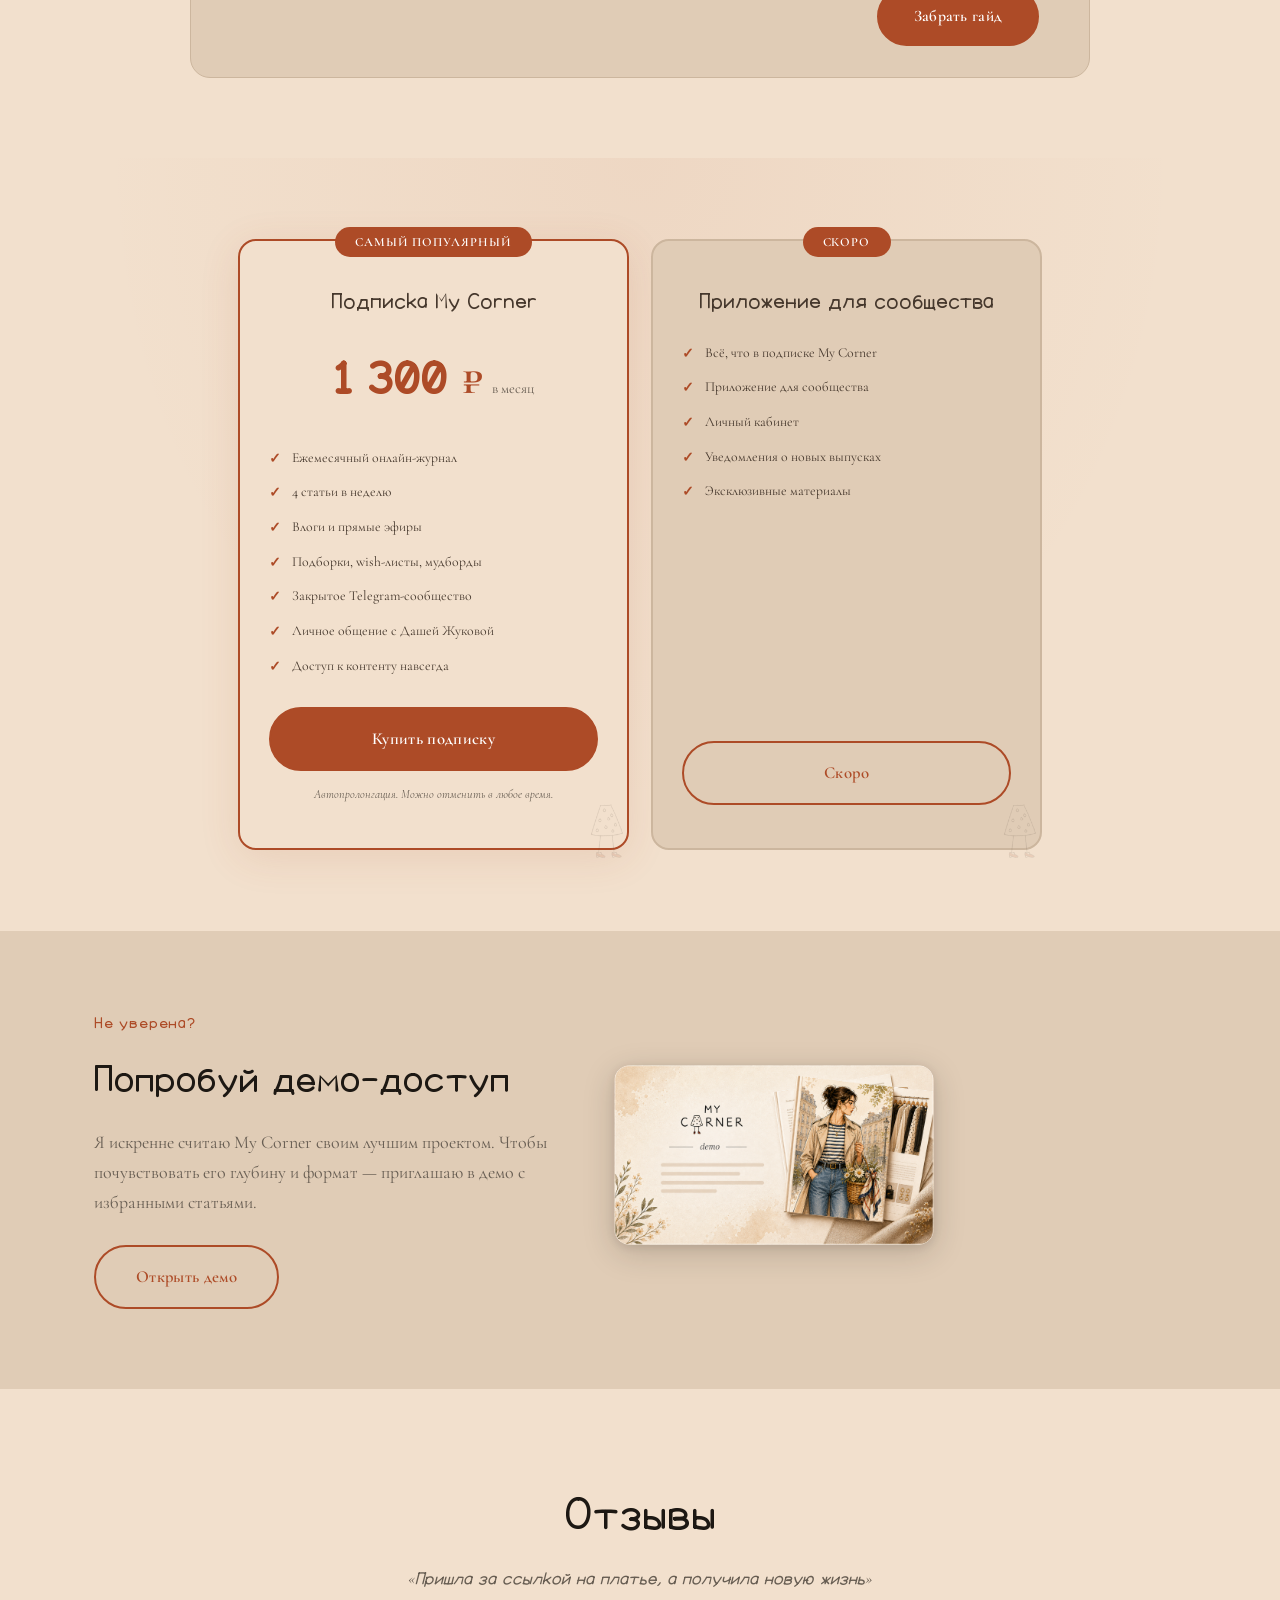
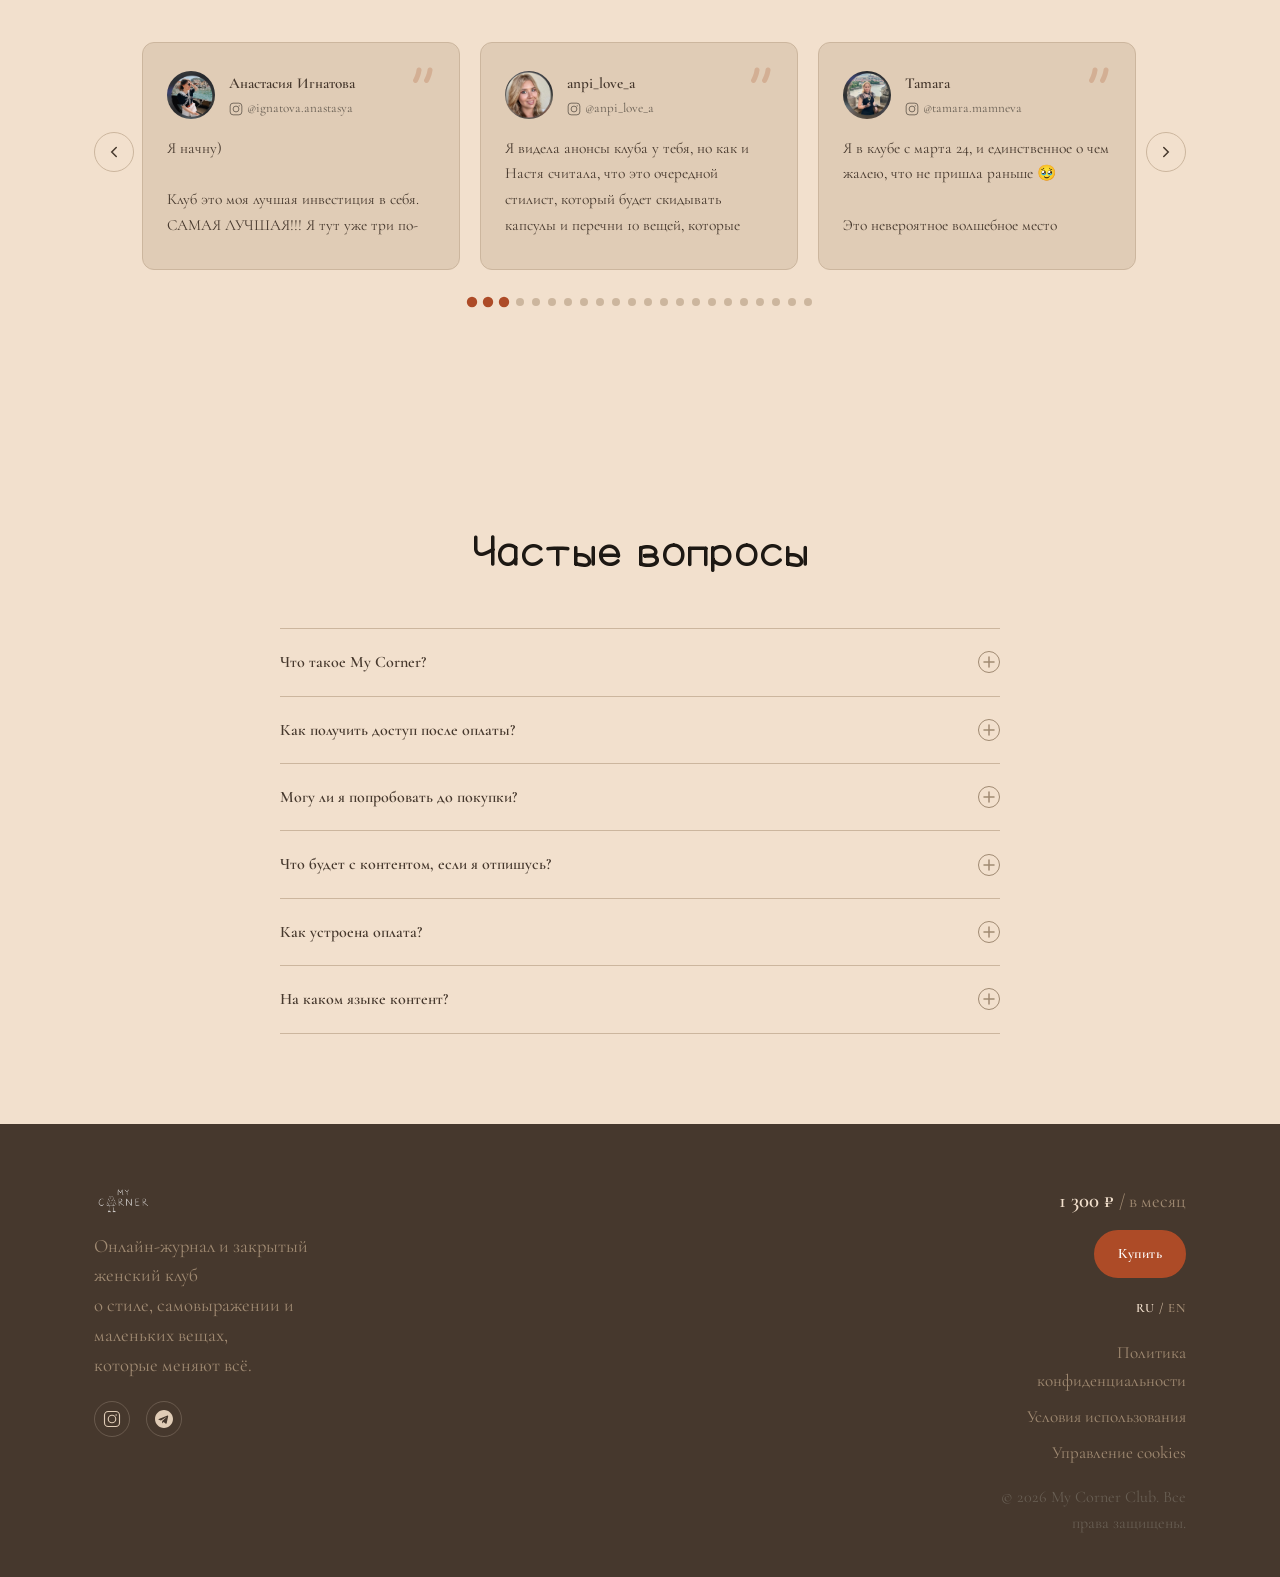
==== commit 91a041db: "Fix guide title punctuation: 'Снимая лето, часть 2'" ====
--- a/index.html
+++ b/index.html
@@ -338,11 +338,11 @@
       <div class="guide-promo-inner fade-up">
         <div class="guide-promo-text">
           <span class="section-eyebrow" data-lang-ru="Платный контент" data-lang-en="Paid content"></span>
-          <h2 class="guide-promo-title">Снимая лето часть 2</h2>
+          <h2 class="guide-promo-title">Снимая лето, часть 2</h2>
           <p class="guide-promo-desc" data-lang-ru="Фотогайд от My Corner — о магии момента: как находить детали, которые превращают снимок в историю." data-lang-en="A photo guide by My Corner — about the magic of the moment: finding the details that turn a photo into a story."></p>
         </div>
         <div class="guide-promo-right">
-          <img src="images/prosto-snimay-leto-2-cover.png" alt="Снимая лето часть 2 — фотогайд" class="guide-cover-img">
+          <img src="images/prosto-snimay-leto-2-cover.png" alt="Снимая лето, часть 2 — фотогайд" class="guide-cover-img">
           <a href="prosto-snimay-leto-2-gate.html" class="btn btn-primary guide-promo-btn" data-lang-ru="Забрать гайд" data-lang-en="Get the guide"></a>
         </div>
       </div>
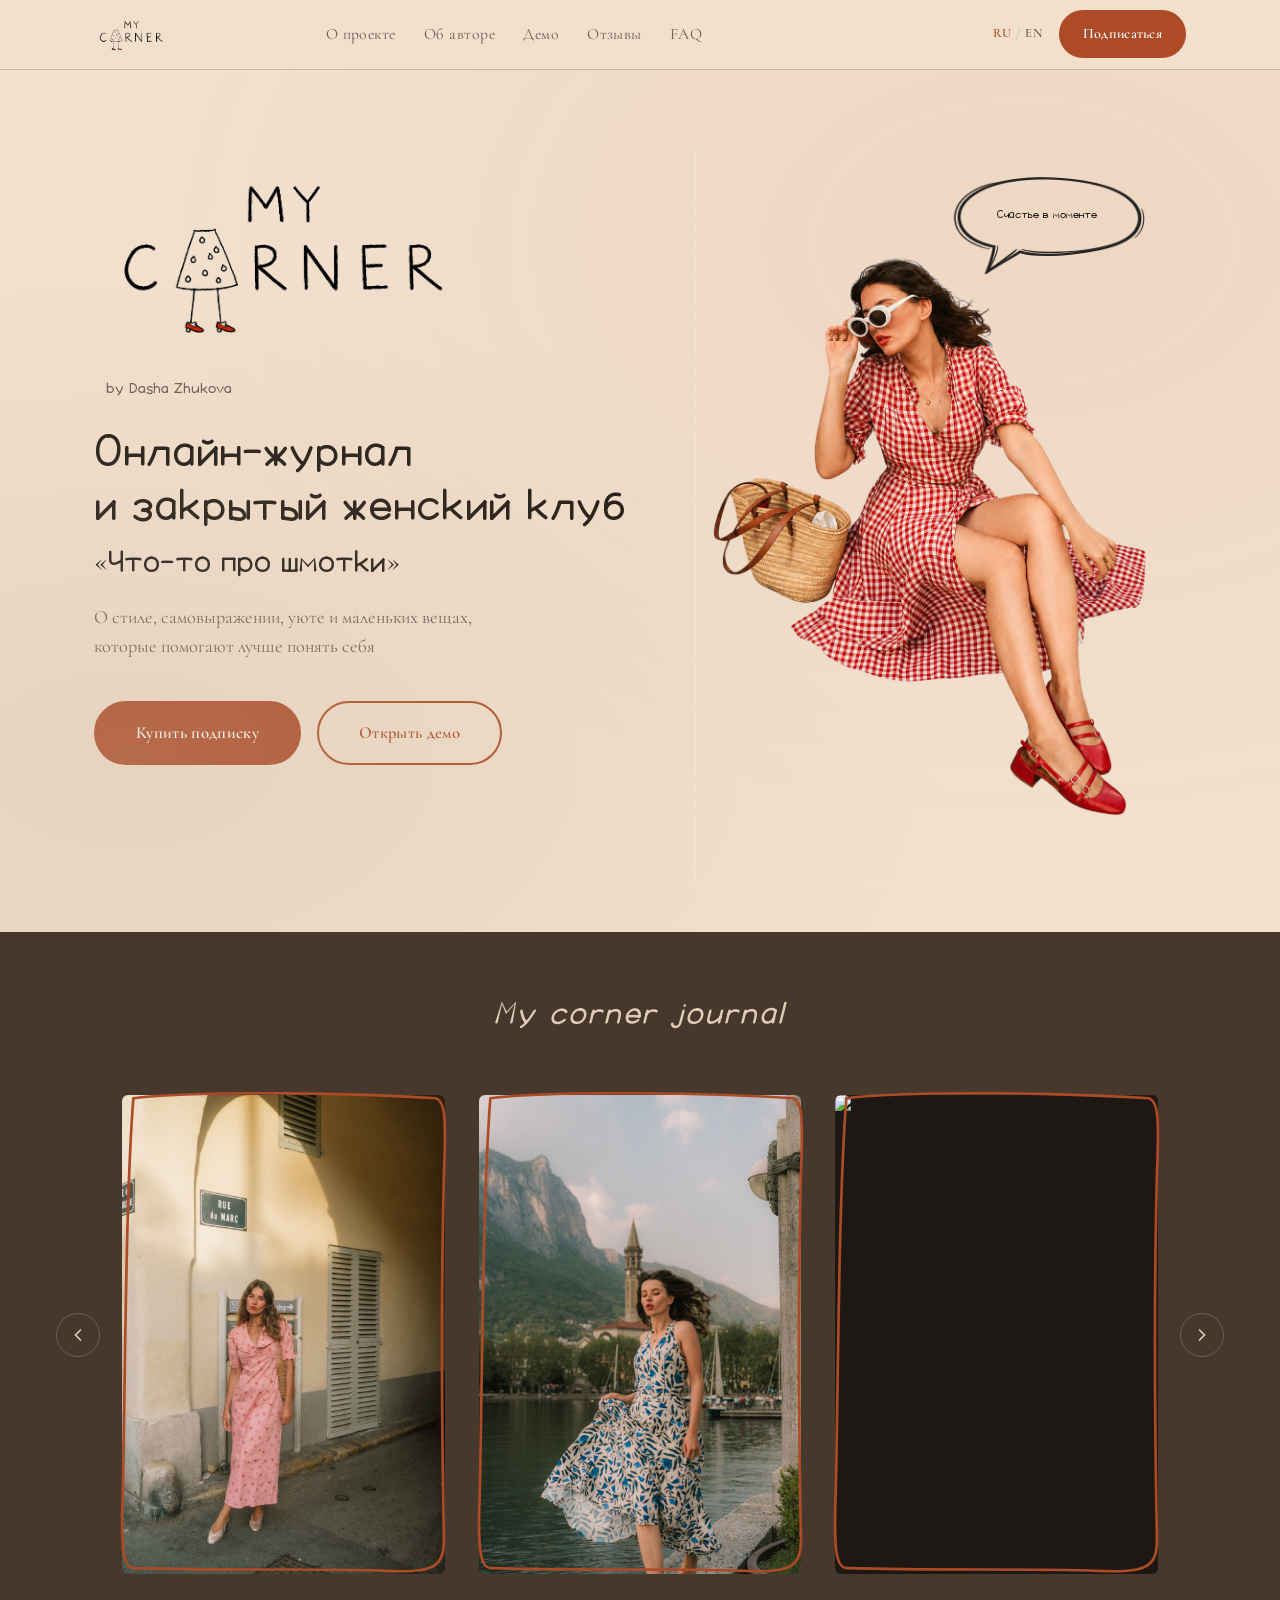
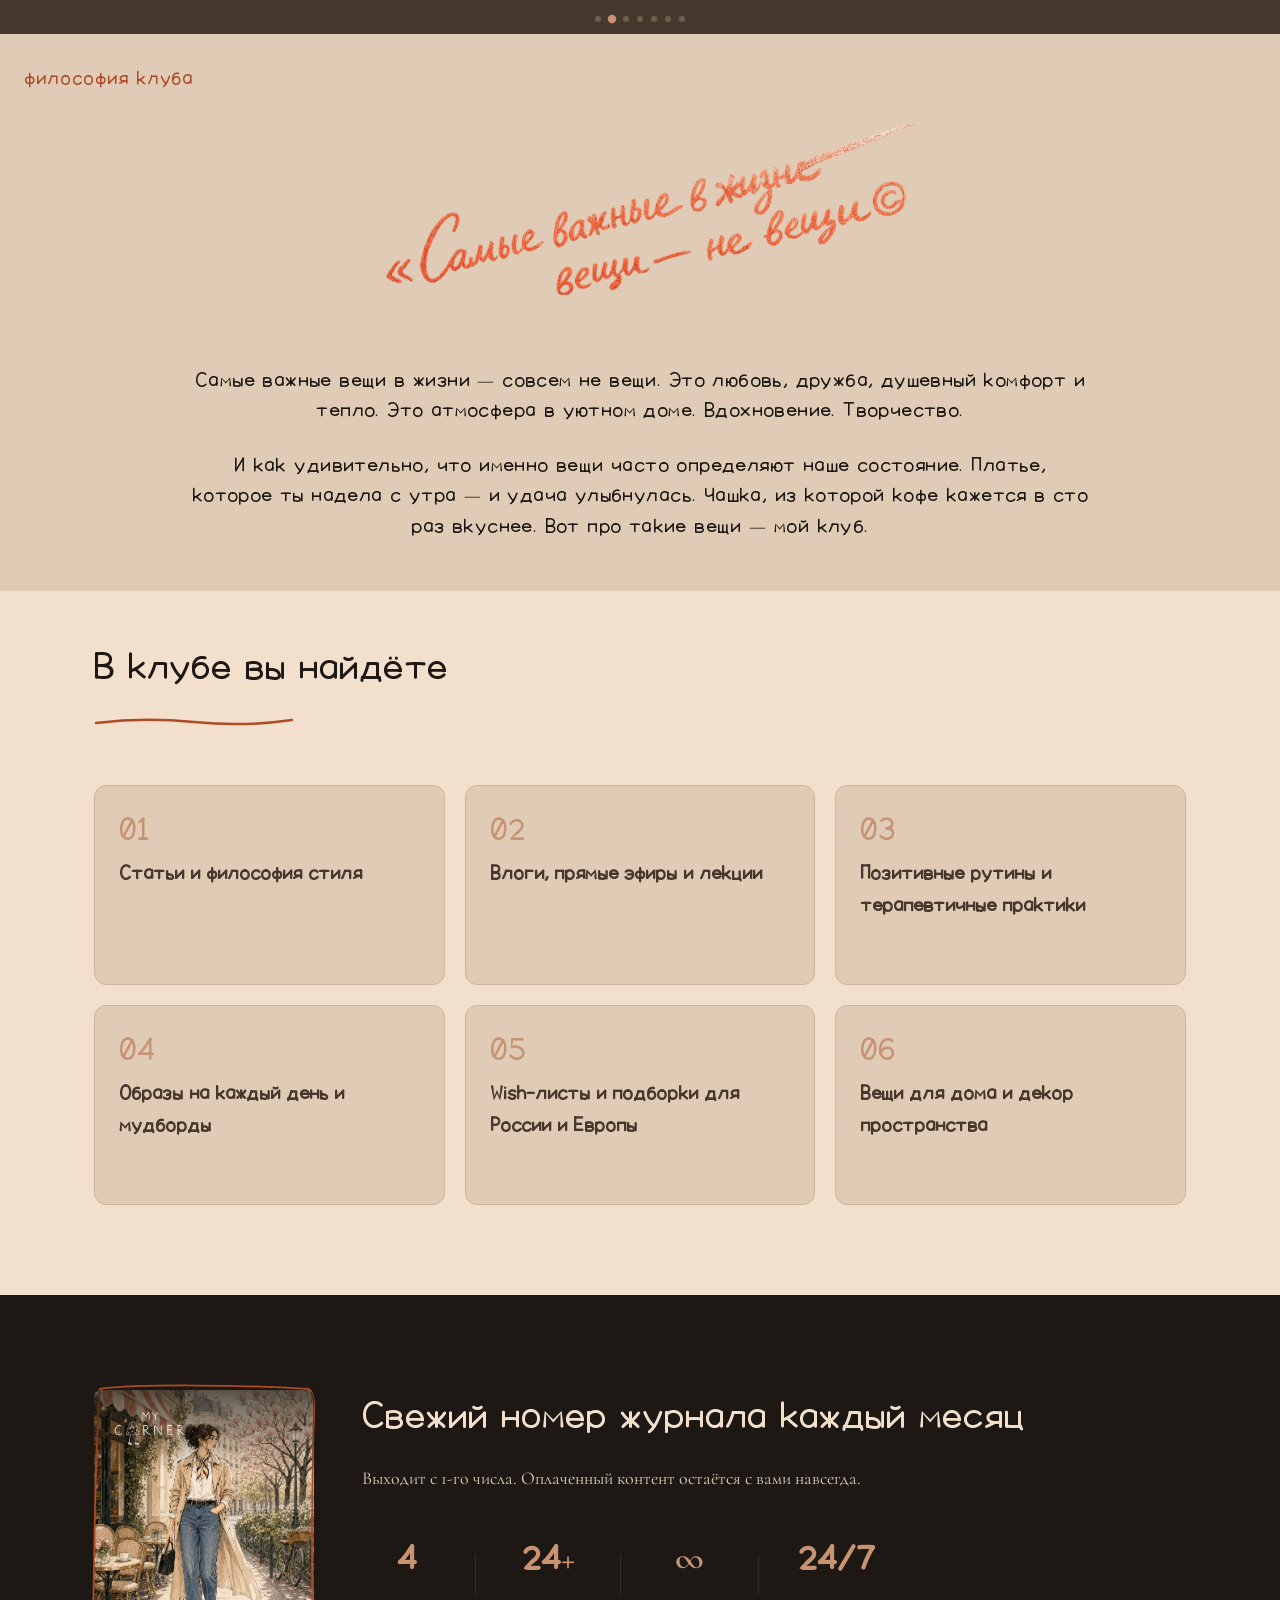
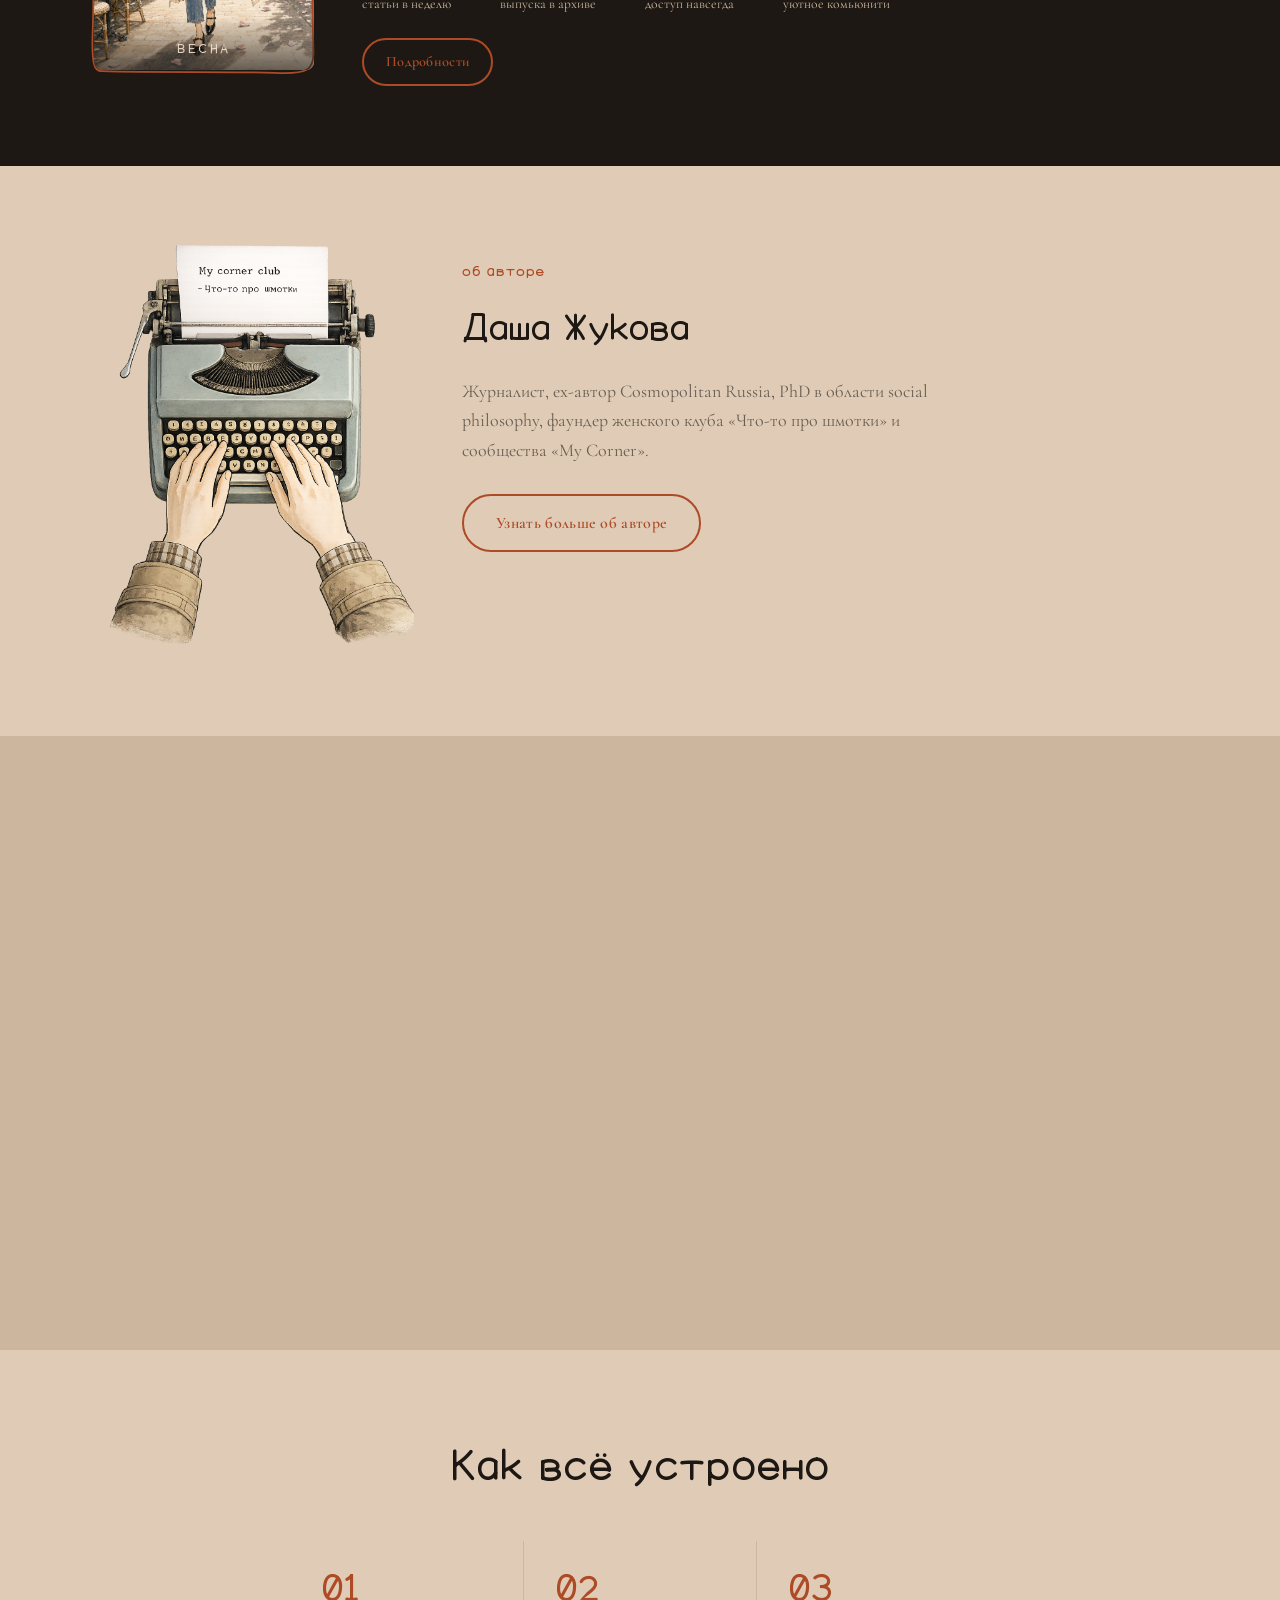
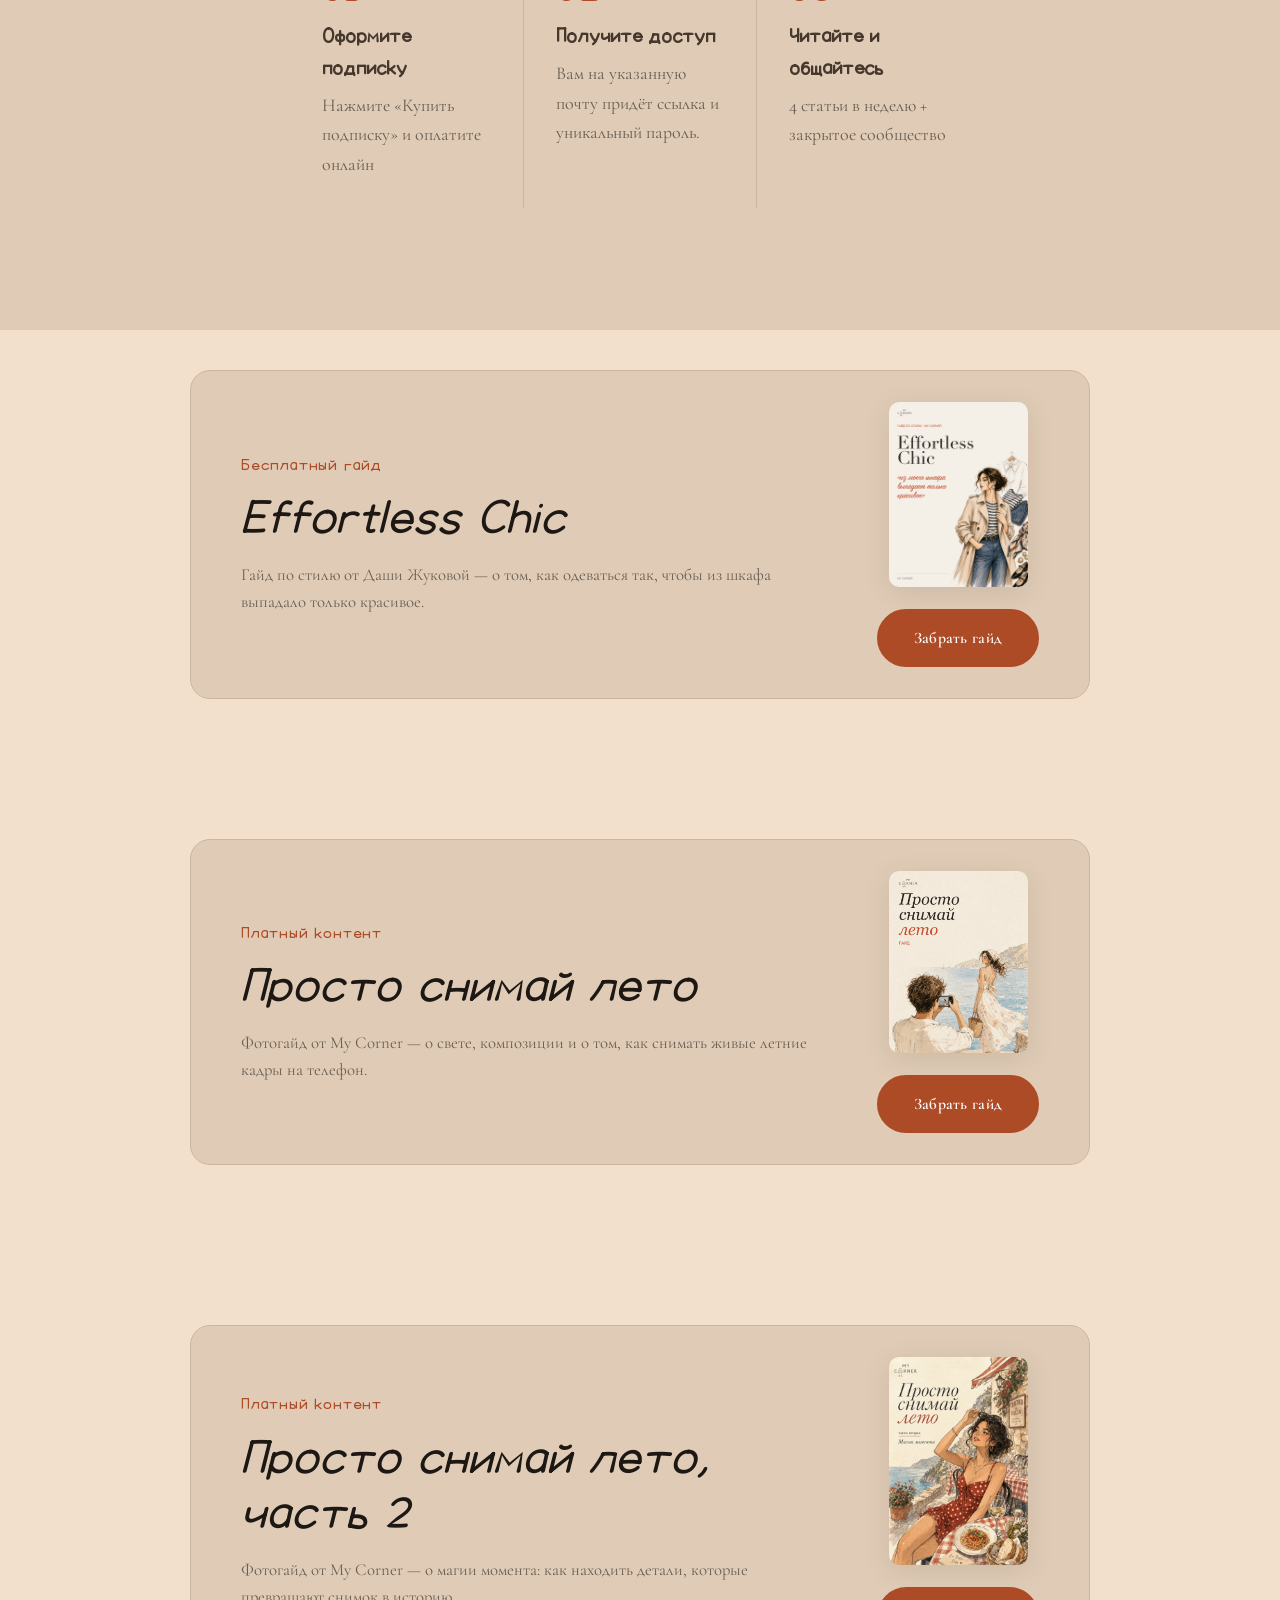
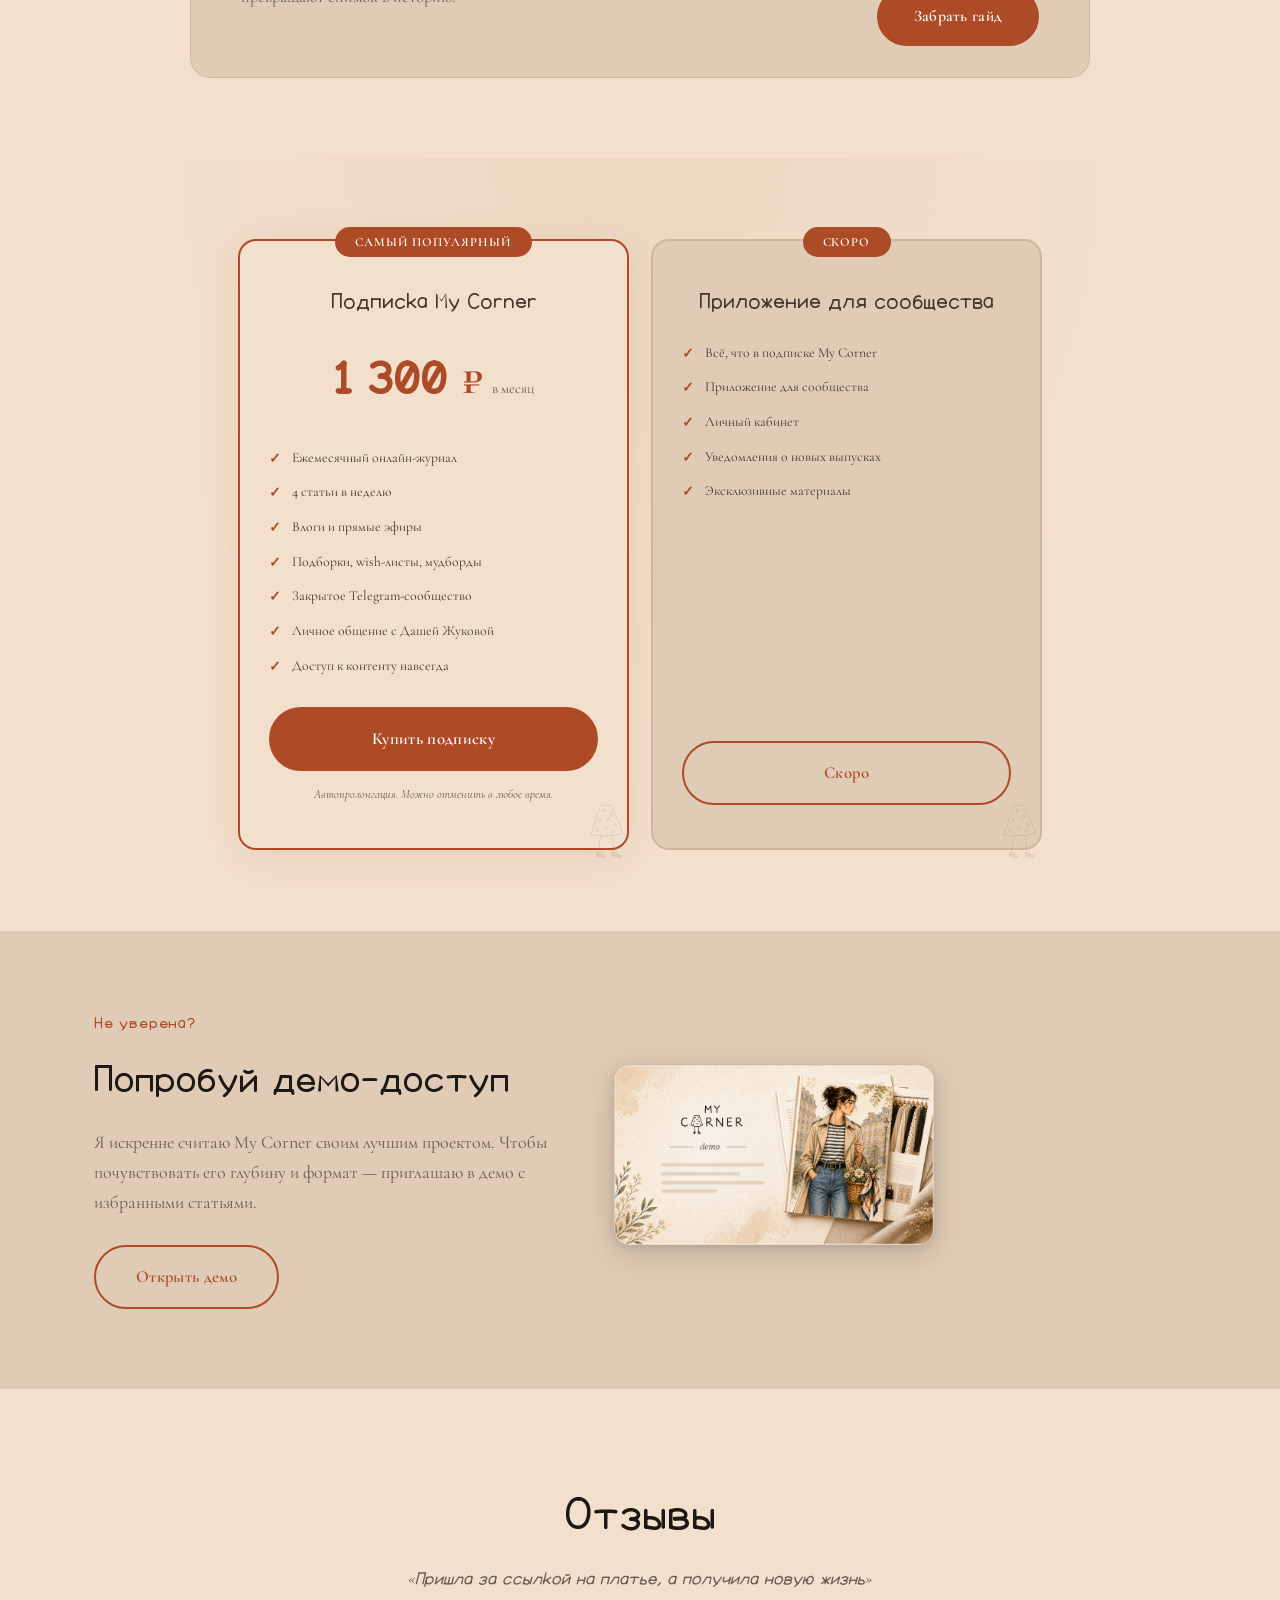
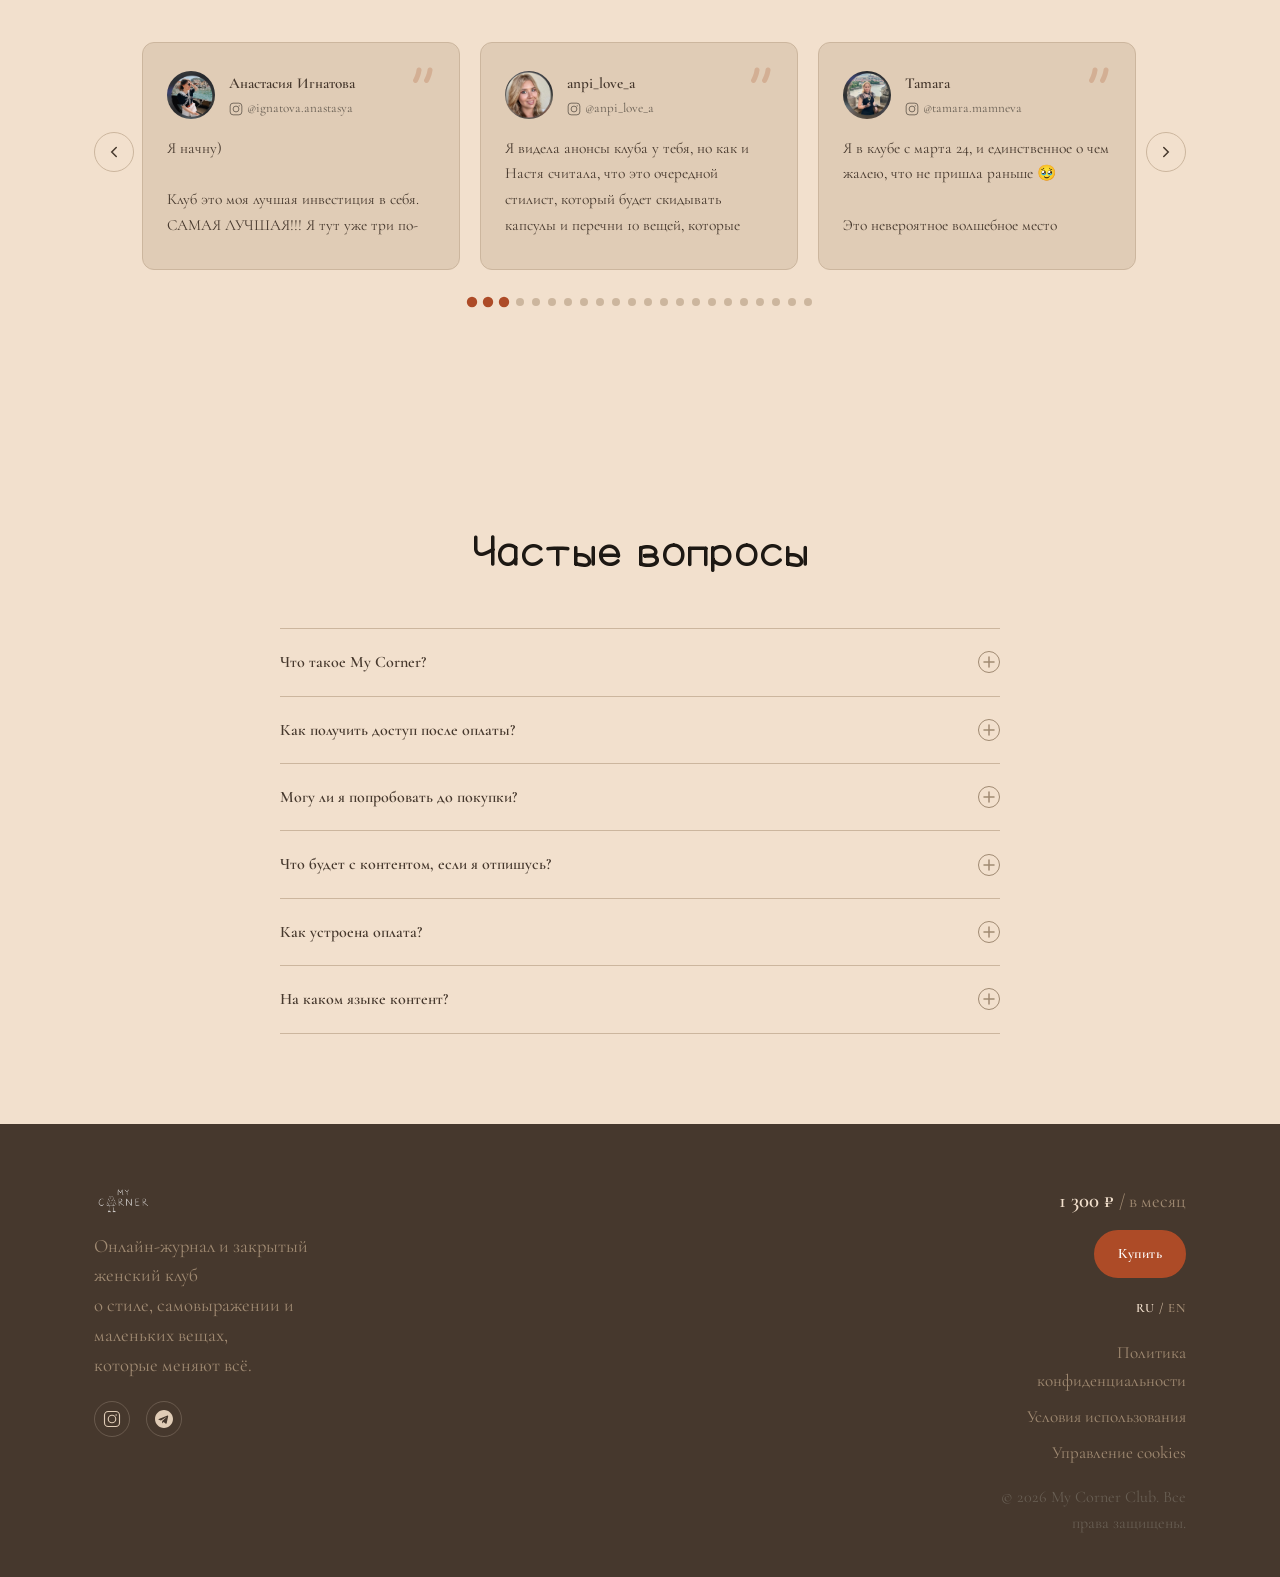
==== commit 2bf8bbab: "Rename third guide title to 'Просто снимай лето, часть 2'" ====
--- a/index.html
+++ b/index.html
@@ -338,11 +338,11 @@
       <div class="guide-promo-inner fade-up">
         <div class="guide-promo-text">
           <span class="section-eyebrow" data-lang-ru="Платный контент" data-lang-en="Paid content"></span>
-          <h2 class="guide-promo-title">Снимая лето, часть 2</h2>
+          <h2 class="guide-promo-title">Просто снимай лето, часть 2</h2>
           <p class="guide-promo-desc" data-lang-ru="Фотогайд от My Corner — о магии момента: как находить детали, которые превращают снимок в историю." data-lang-en="A photo guide by My Corner — about the magic of the moment: finding the details that turn a photo into a story."></p>
         </div>
         <div class="guide-promo-right">
-          <img src="images/prosto-snimay-leto-2-cover.png" alt="Снимая лето, часть 2 — фотогайд" class="guide-cover-img">
+          <img src="images/prosto-snimay-leto-2-cover.png" alt="Просто снимай лето, часть 2 — фотогайд" class="guide-cover-img">
           <a href="prosto-snimay-leto-2-gate.html" class="btn btn-primary guide-promo-btn" data-lang-ru="Забрать гайд" data-lang-en="Get the guide"></a>
         </div>
       </div>
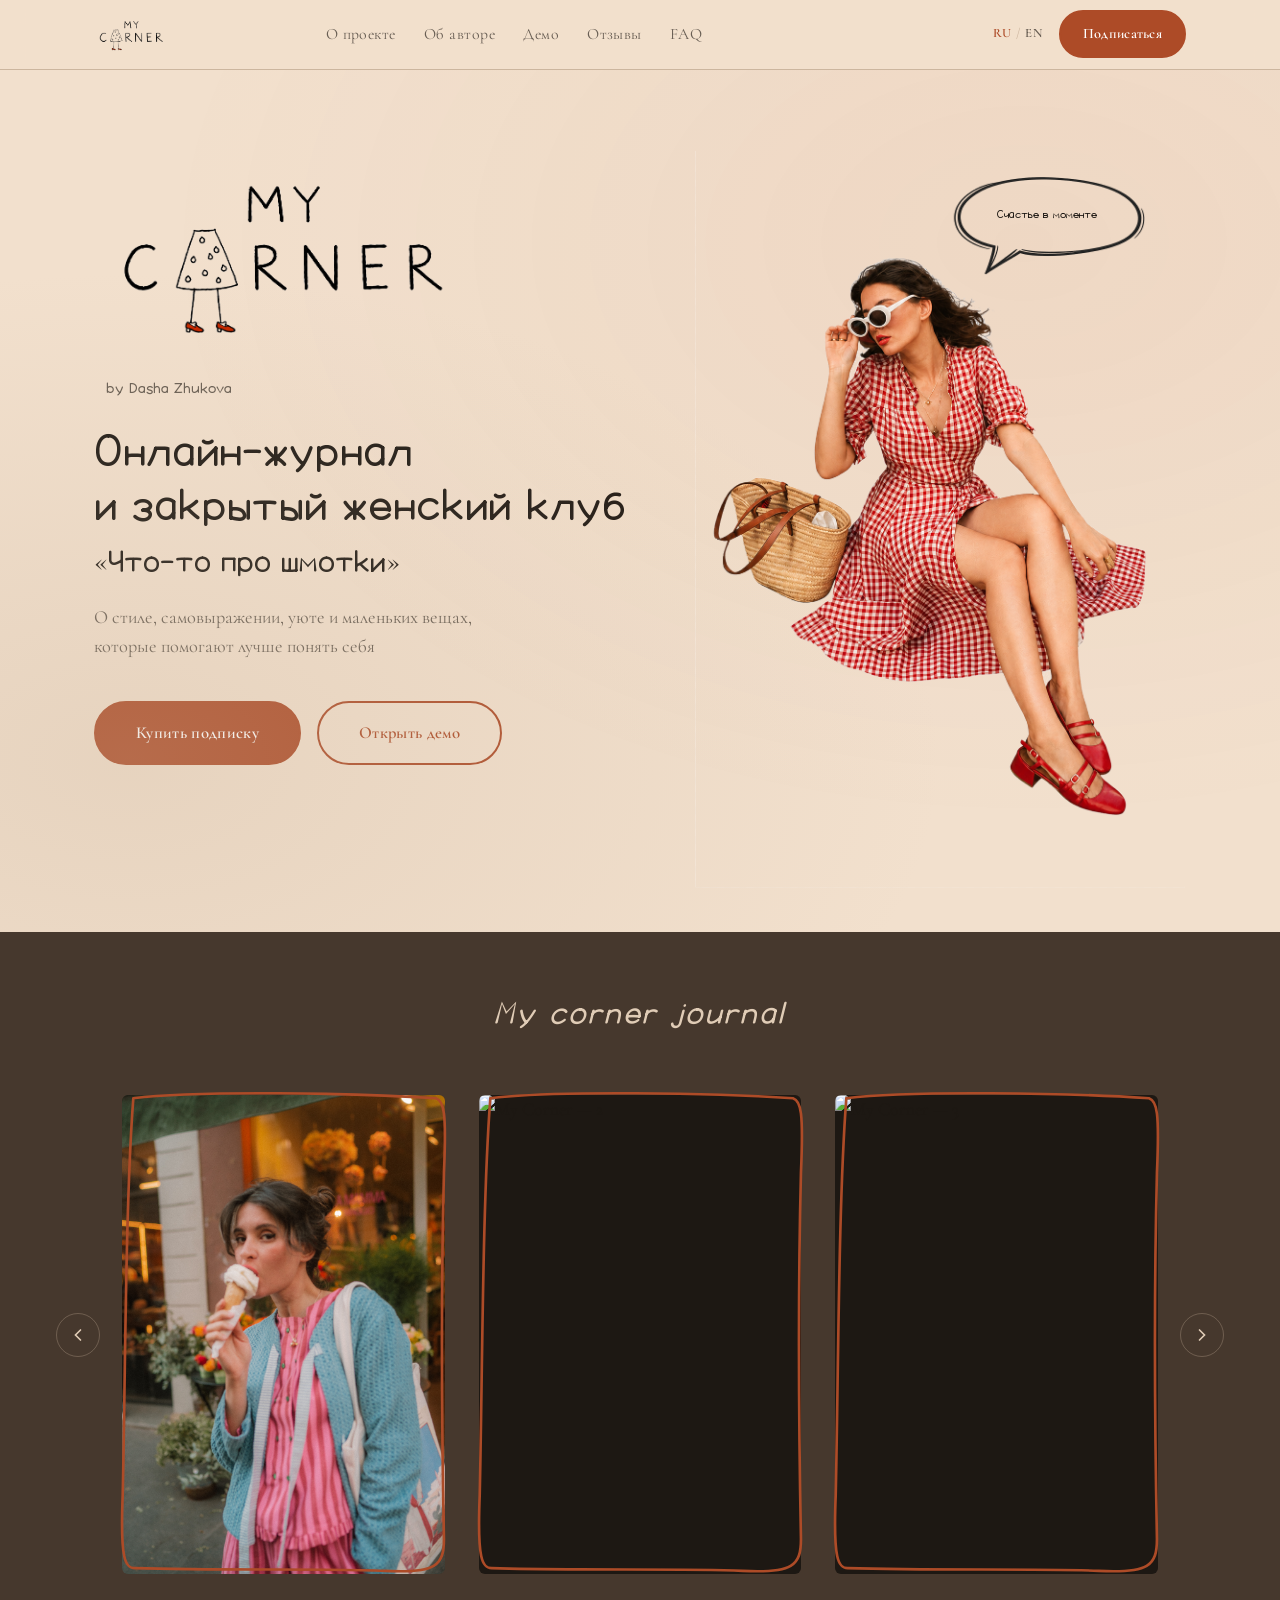
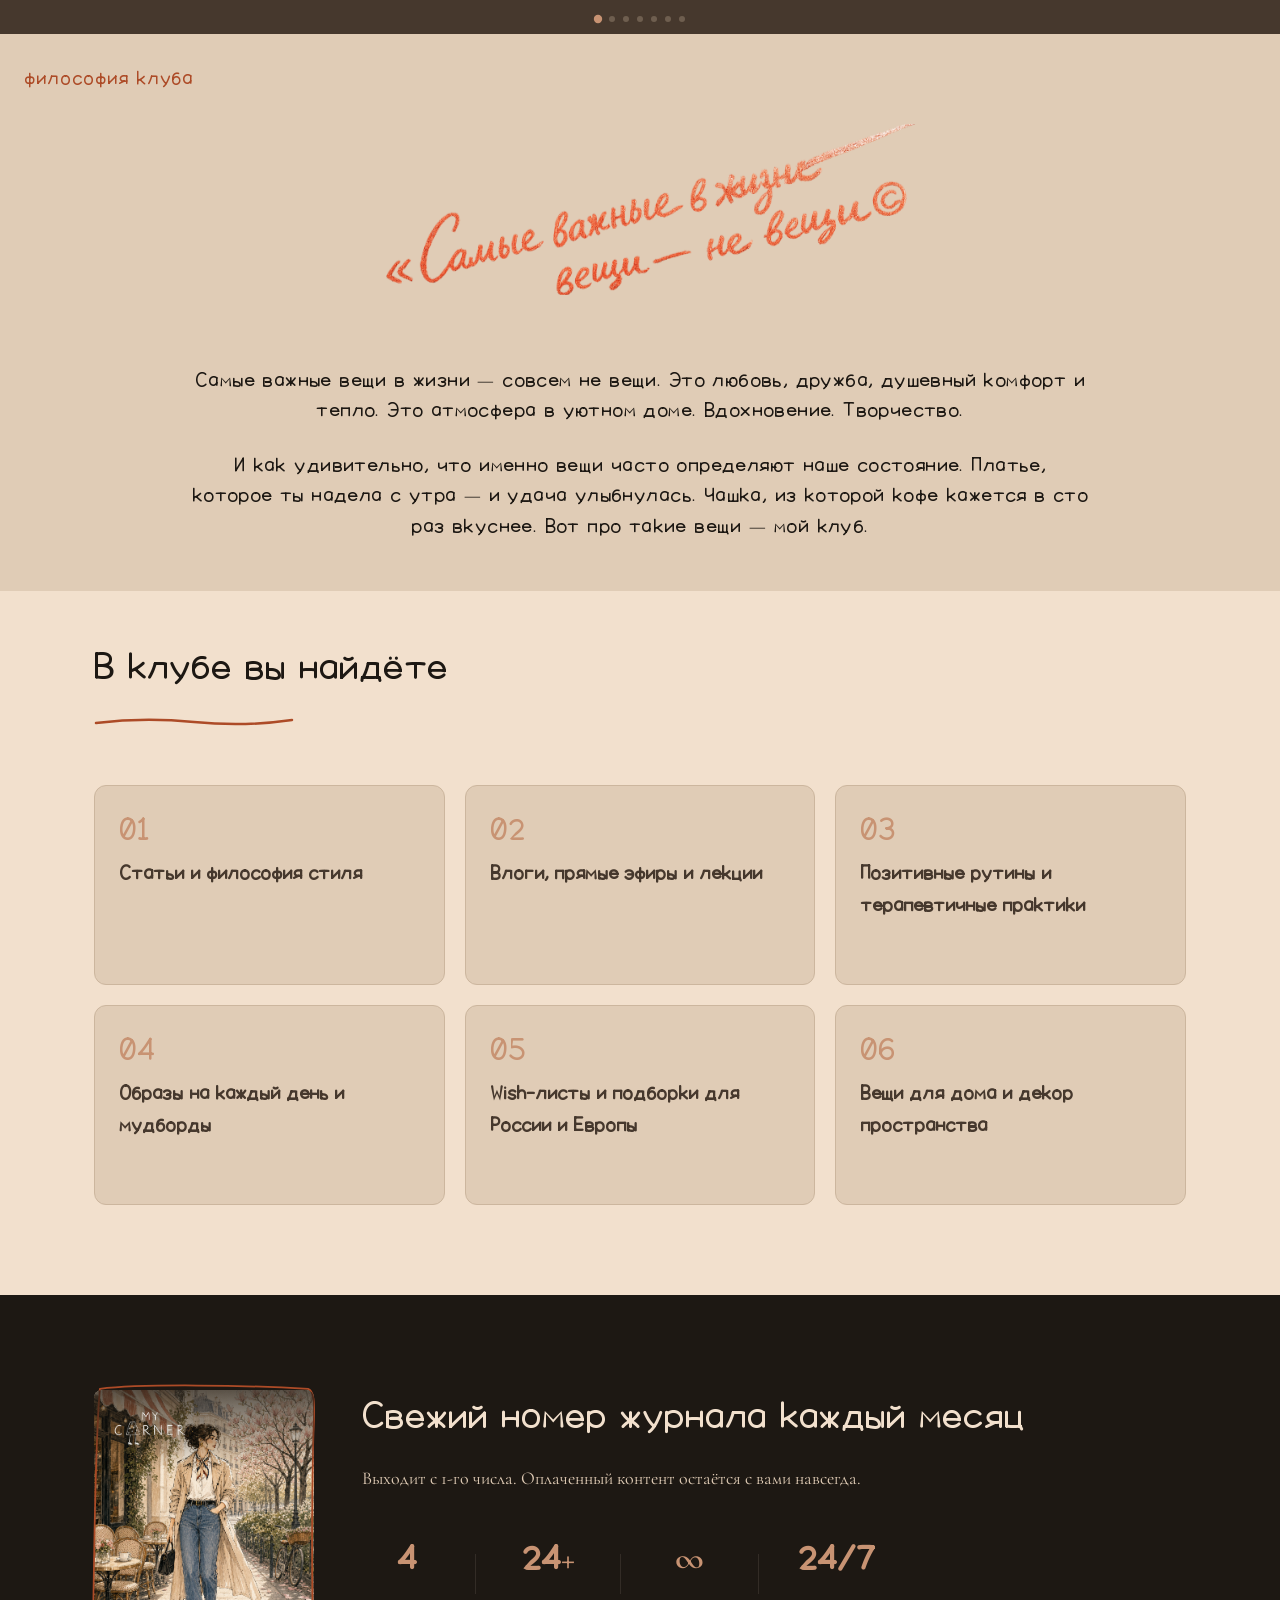
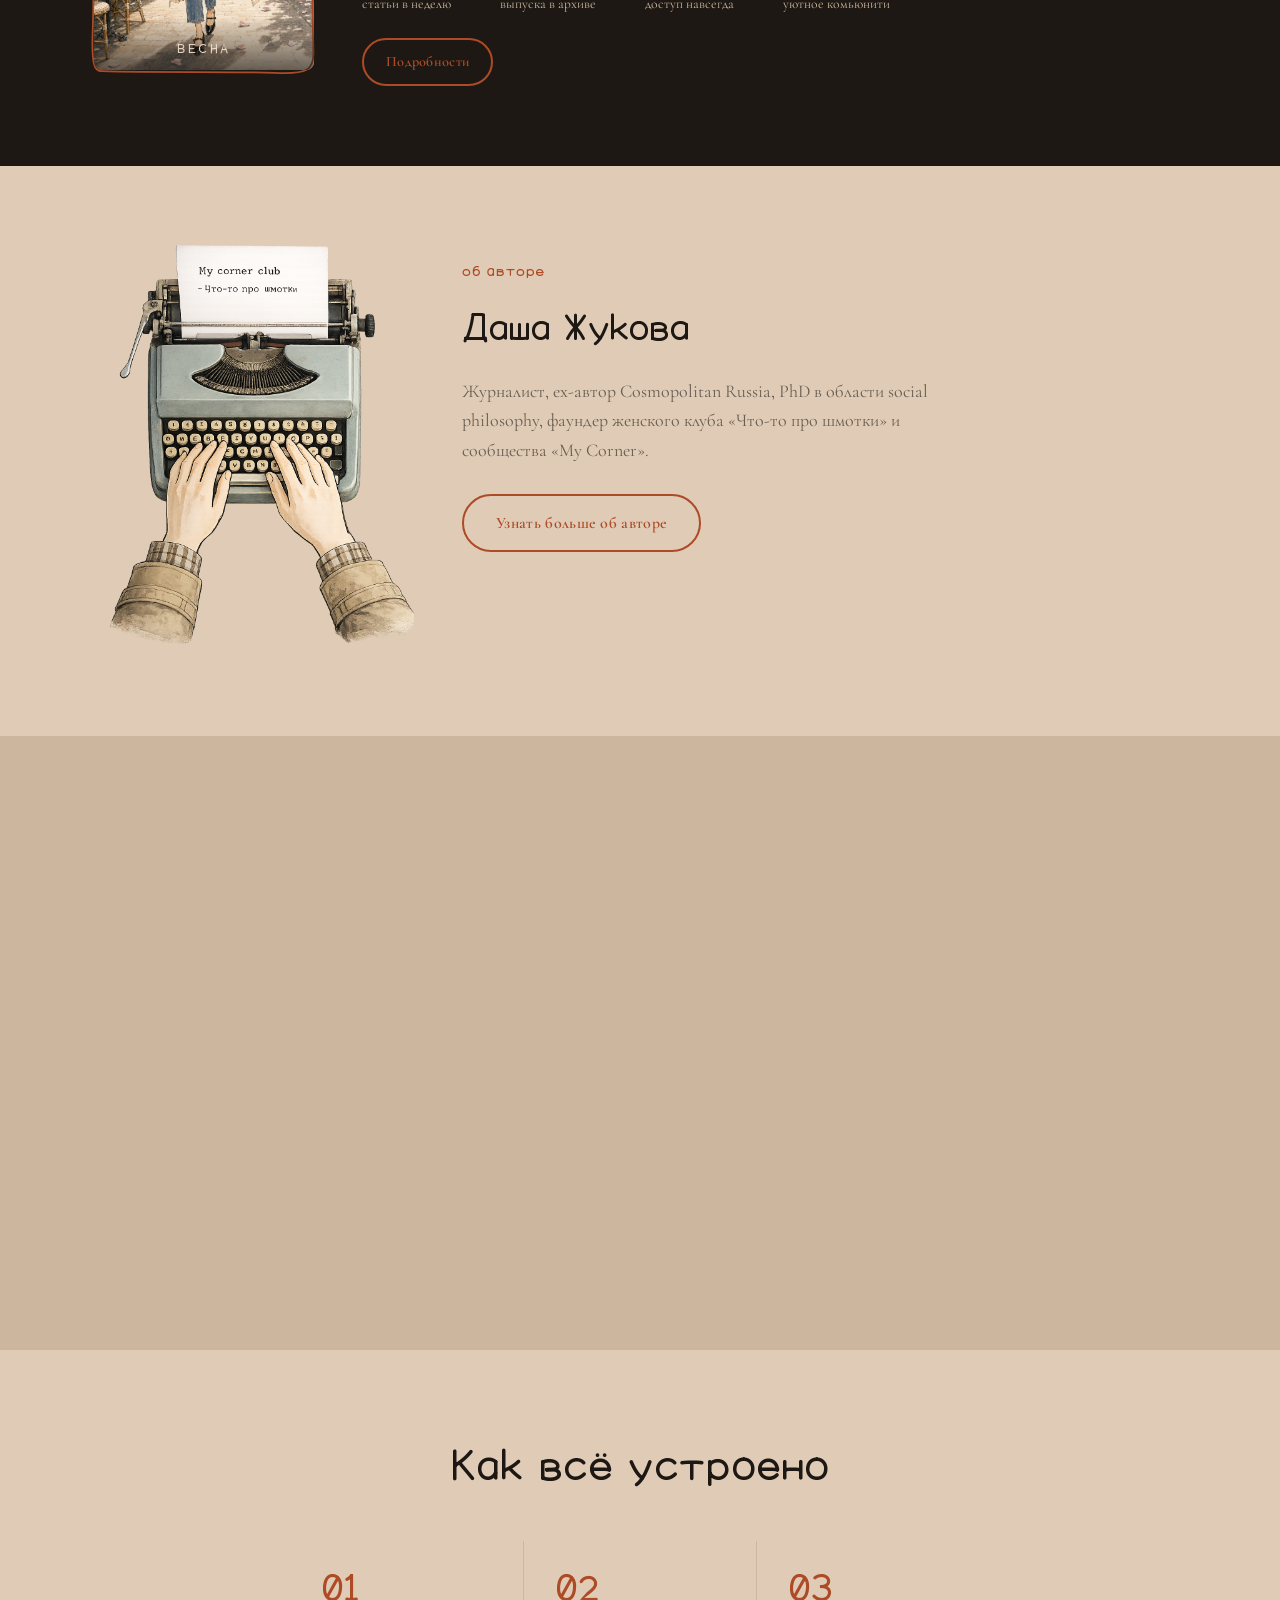
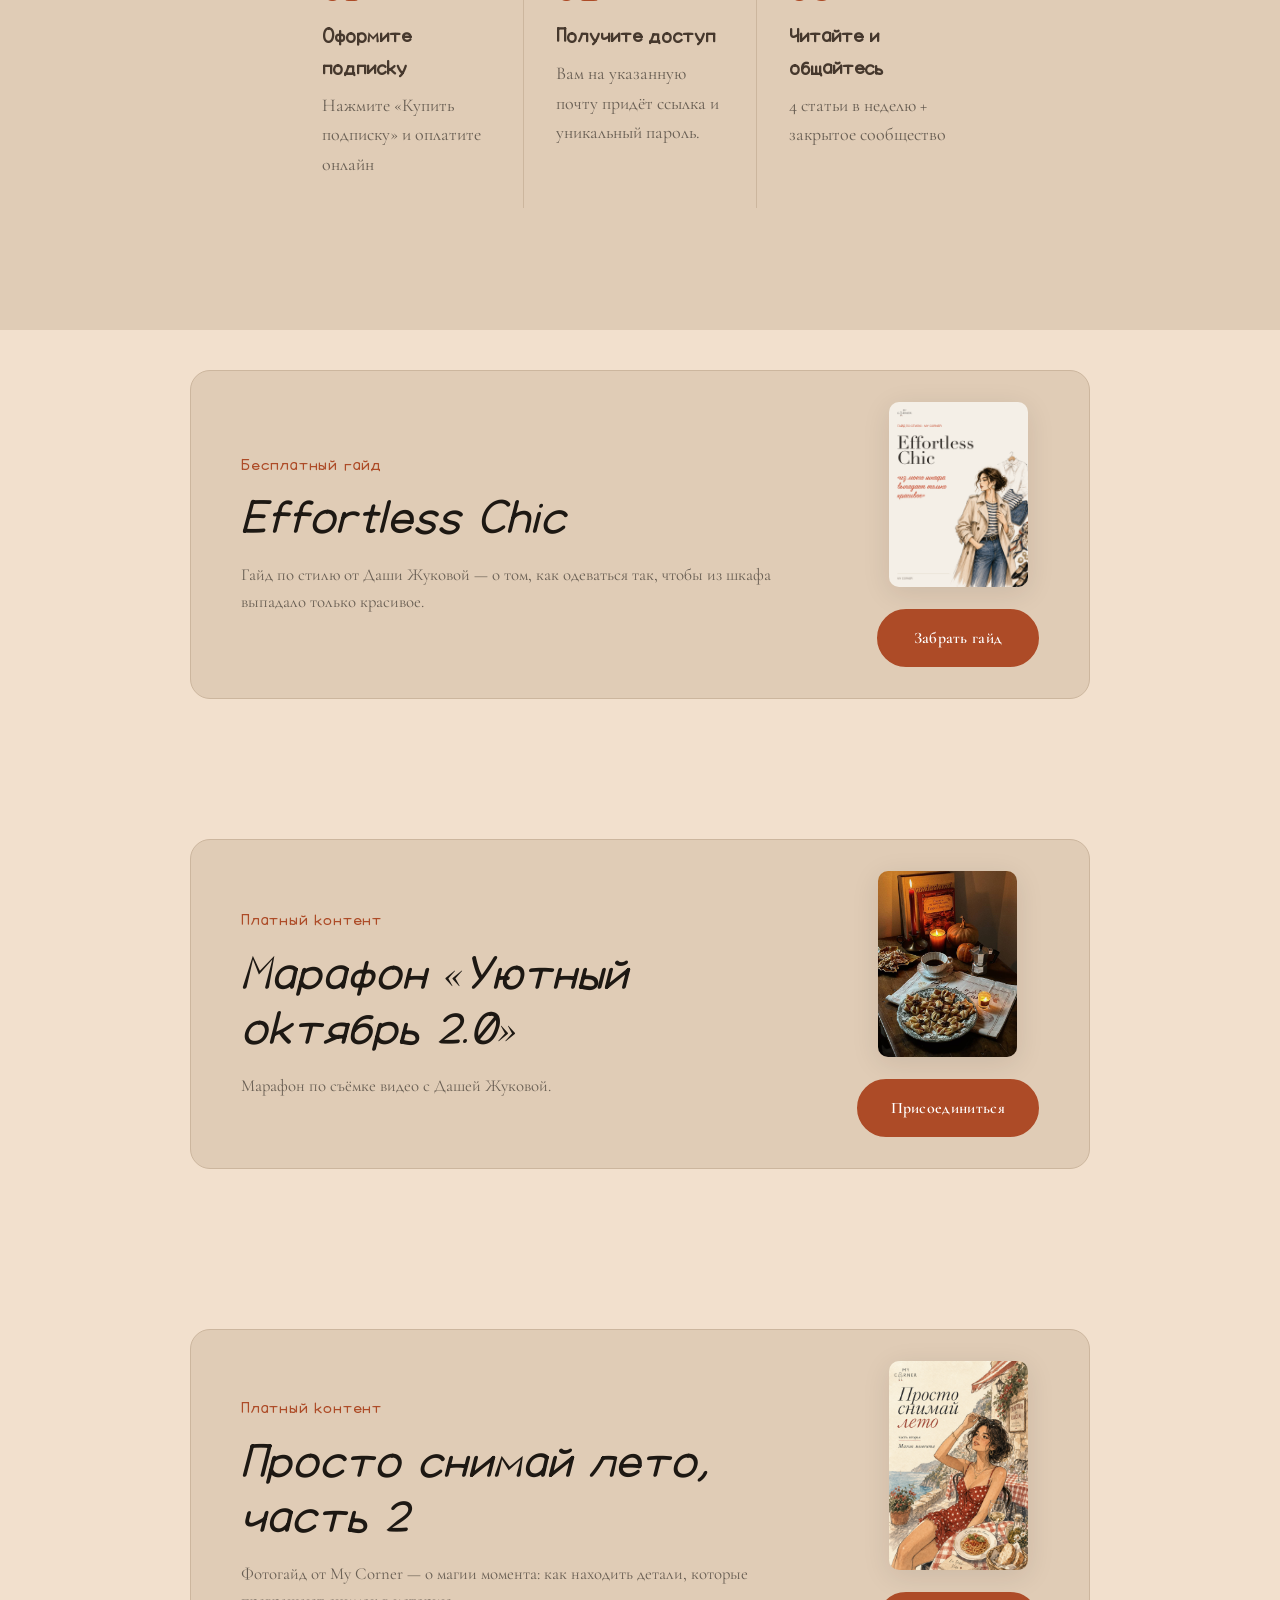
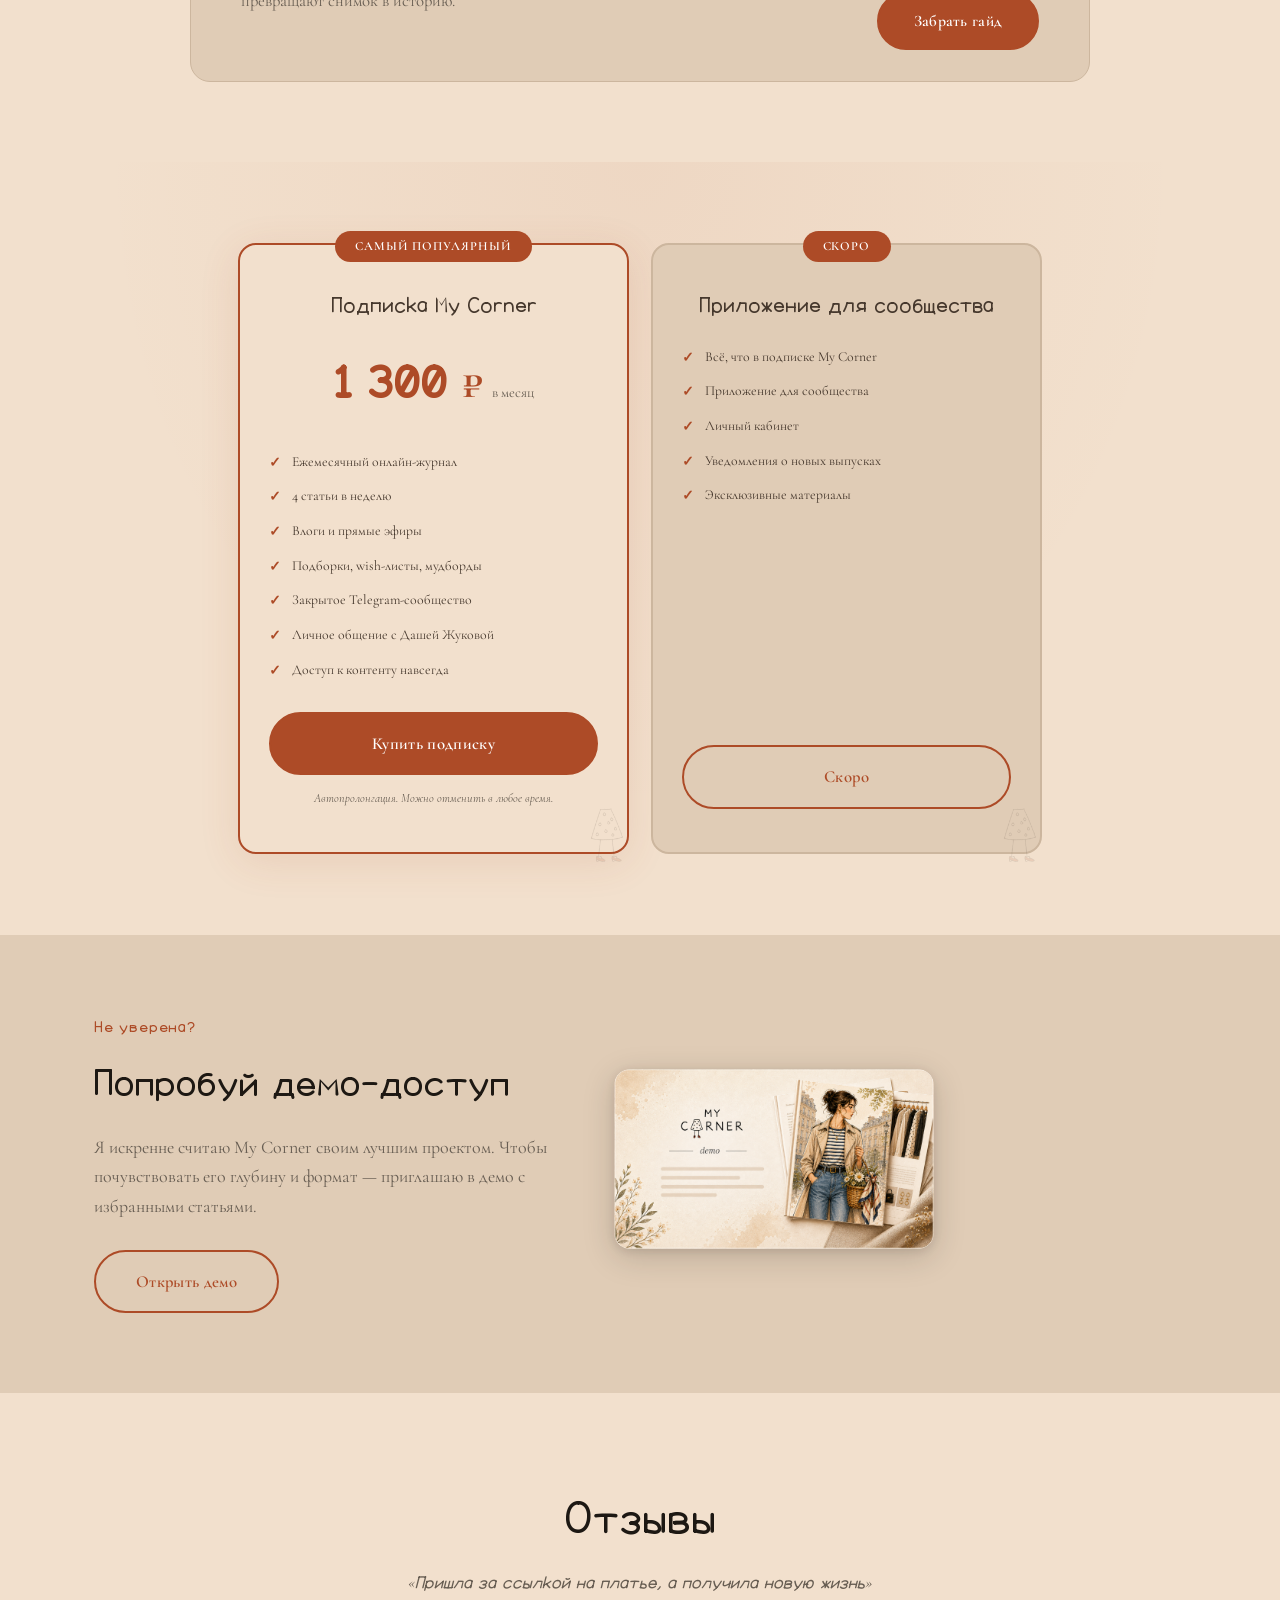
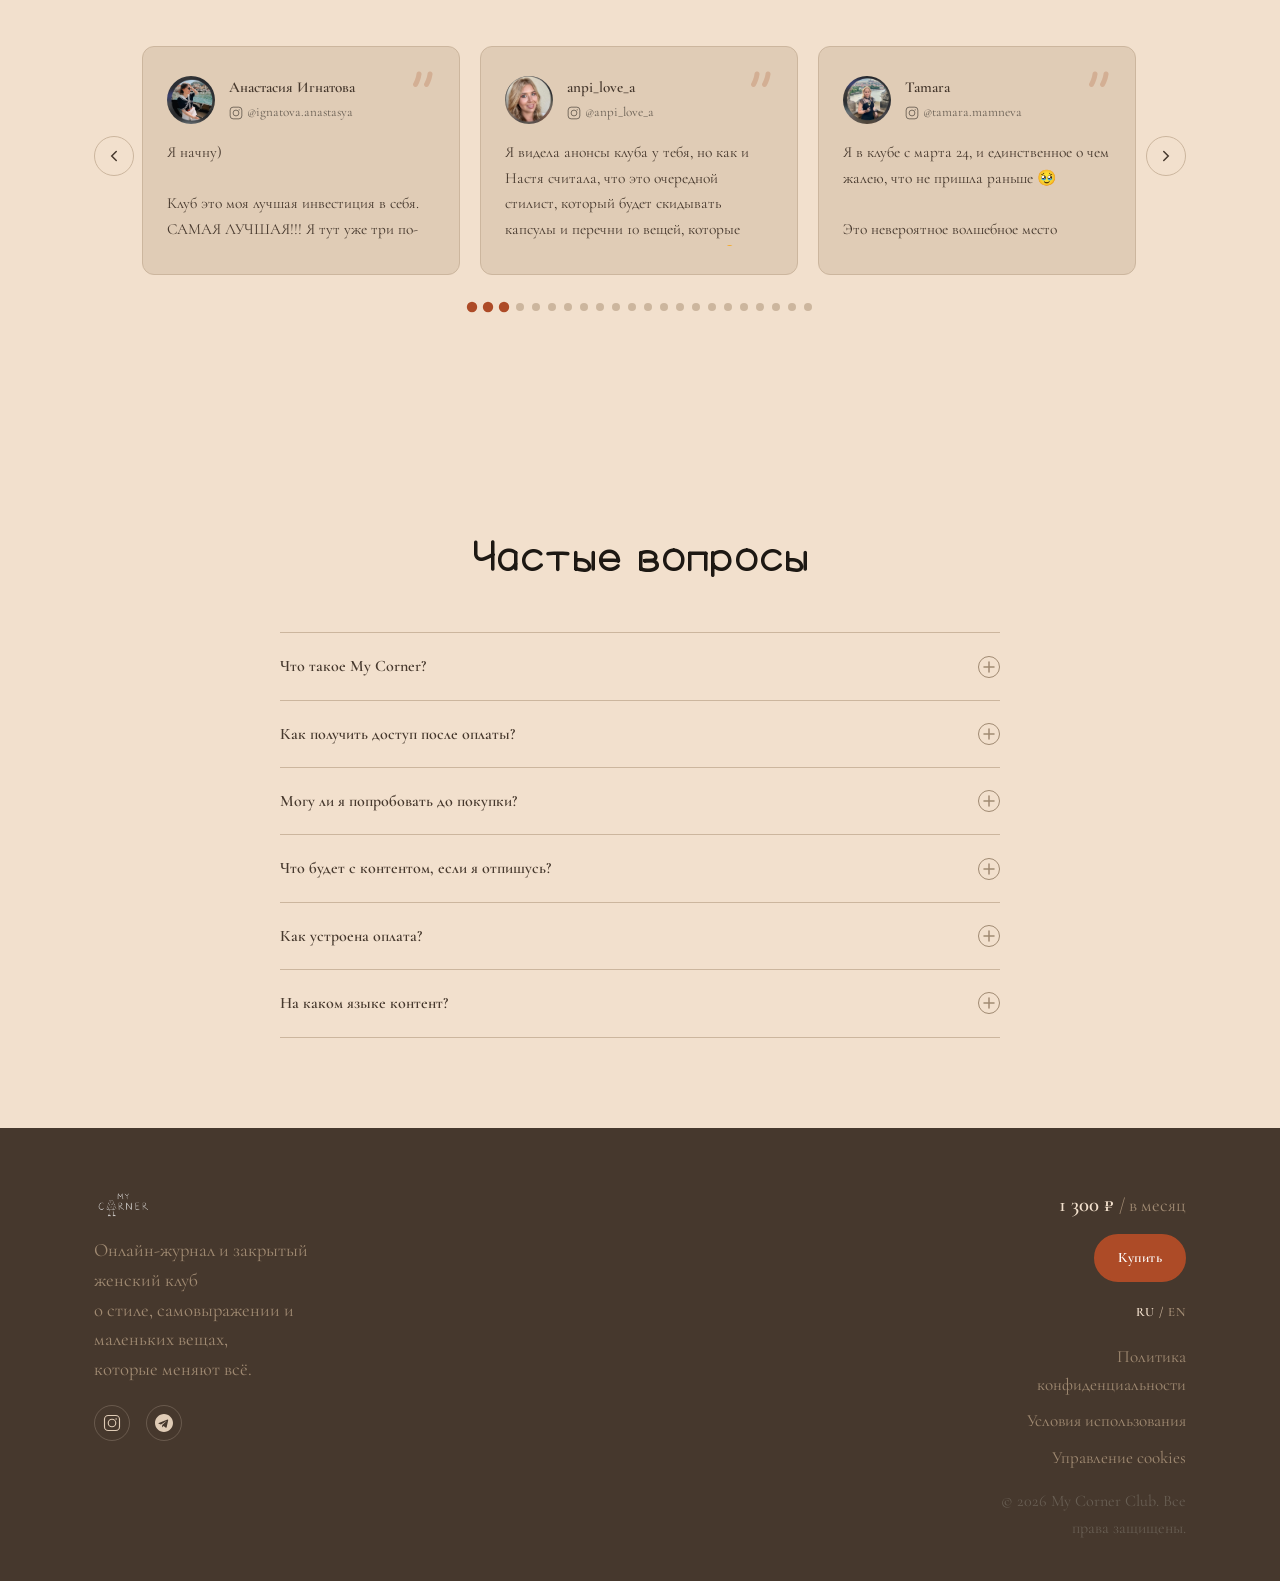
==== commit 4912068f: "Add Cozy October marathon landing page and homepage link" ====
--- a/index.html
+++ b/index.html
@@ -321,12 +321,12 @@
       <div class="guide-promo-inner fade-up">
         <div class="guide-promo-text">
           <span class="section-eyebrow" data-lang-ru="Платный контент" data-lang-en="Paid content"></span>
-          <h2 class="guide-promo-title">Просто снимай лето</h2>
-          <p class="guide-promo-desc" data-lang-ru="Фотогайд от My Corner — о свете, композиции и о том, как снимать живые летние кадры на телефон." data-lang-en="A photo guide by My Corner — about light, composition and shooting live summer photos on your phone."></p>
+          <h2 class="guide-promo-title">Марафон «Уютный октябрь 2.0»</h2>
+          <p class="guide-promo-desc" data-lang-ru="Марафон по съёмке видео с Дашей Жуковой." data-lang-en="A video-making marathon with Dasha Zhukova."></p>
         </div>
         <div class="guide-promo-right">
-          <img src="images/prosto-snimay-leto-cover.png" alt="Просто снимай лето — фотогайд" class="guide-cover-img">
-          <a href="prosto-snimay-leto-gate.html" class="btn btn-primary guide-promo-btn" data-lang-ru="Забрать гайд" data-lang-en="Get the guide"></a>
+          <img src="assets/october/photo-6.jpg" alt="Уютный октябрь 2.0 — марафон контента" class="guide-cover-img">
+          <a href="cozy-october.html" class="btn btn-primary guide-promo-btn" data-lang-ru="Присоединиться" data-lang-en="Join"></a>
         </div>
       </div>
     </div>
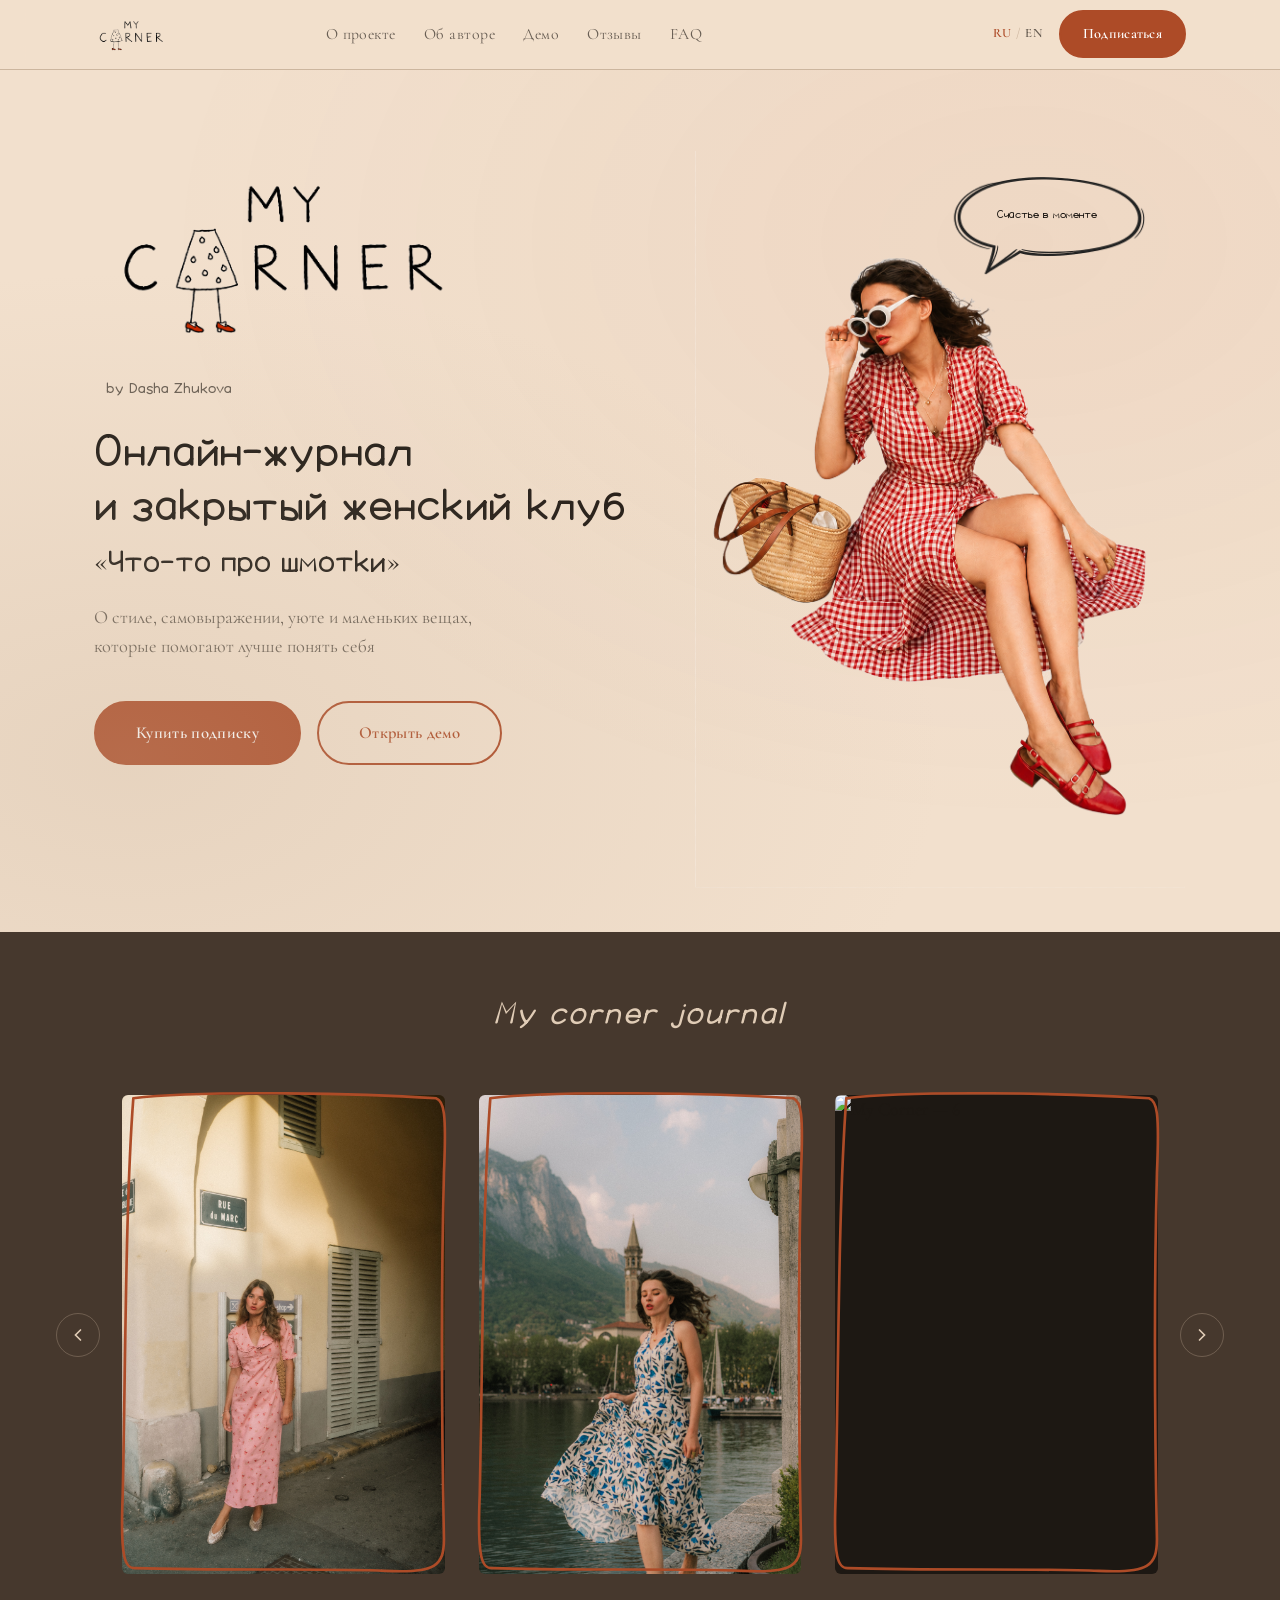
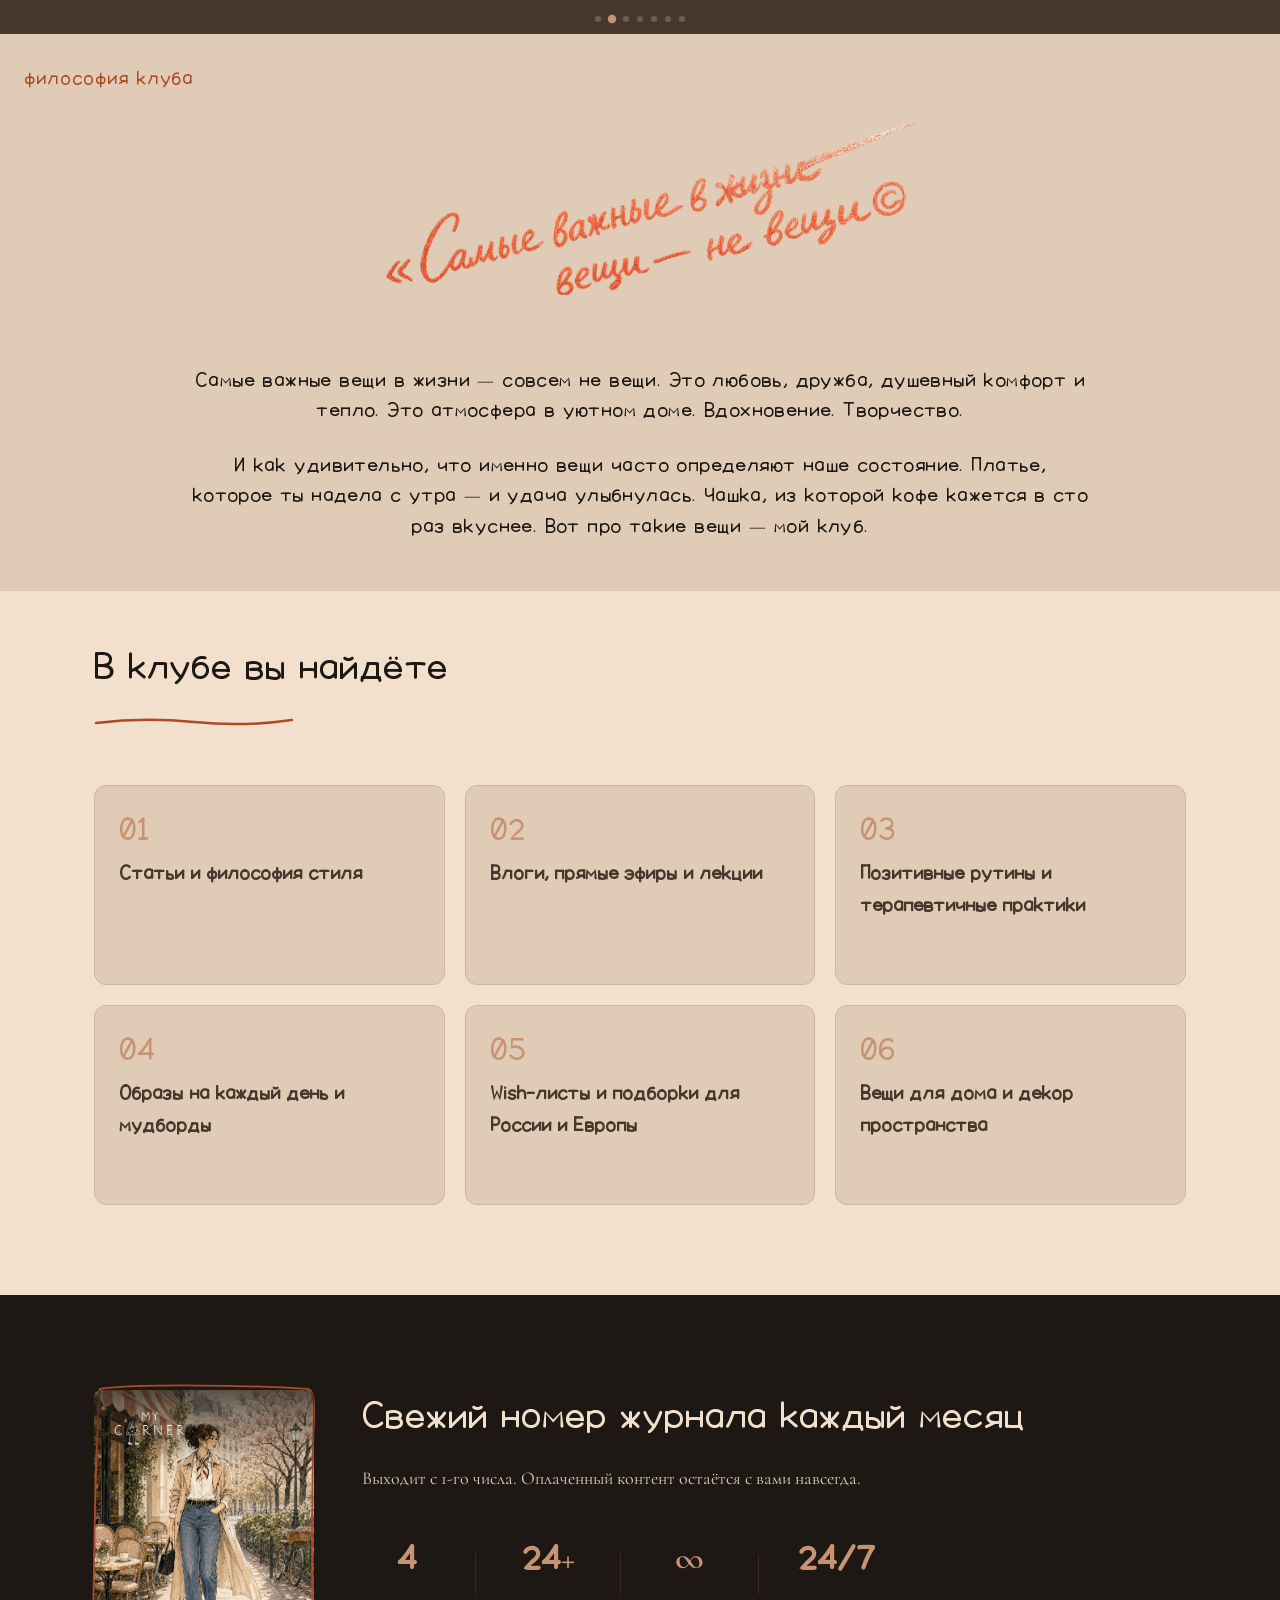
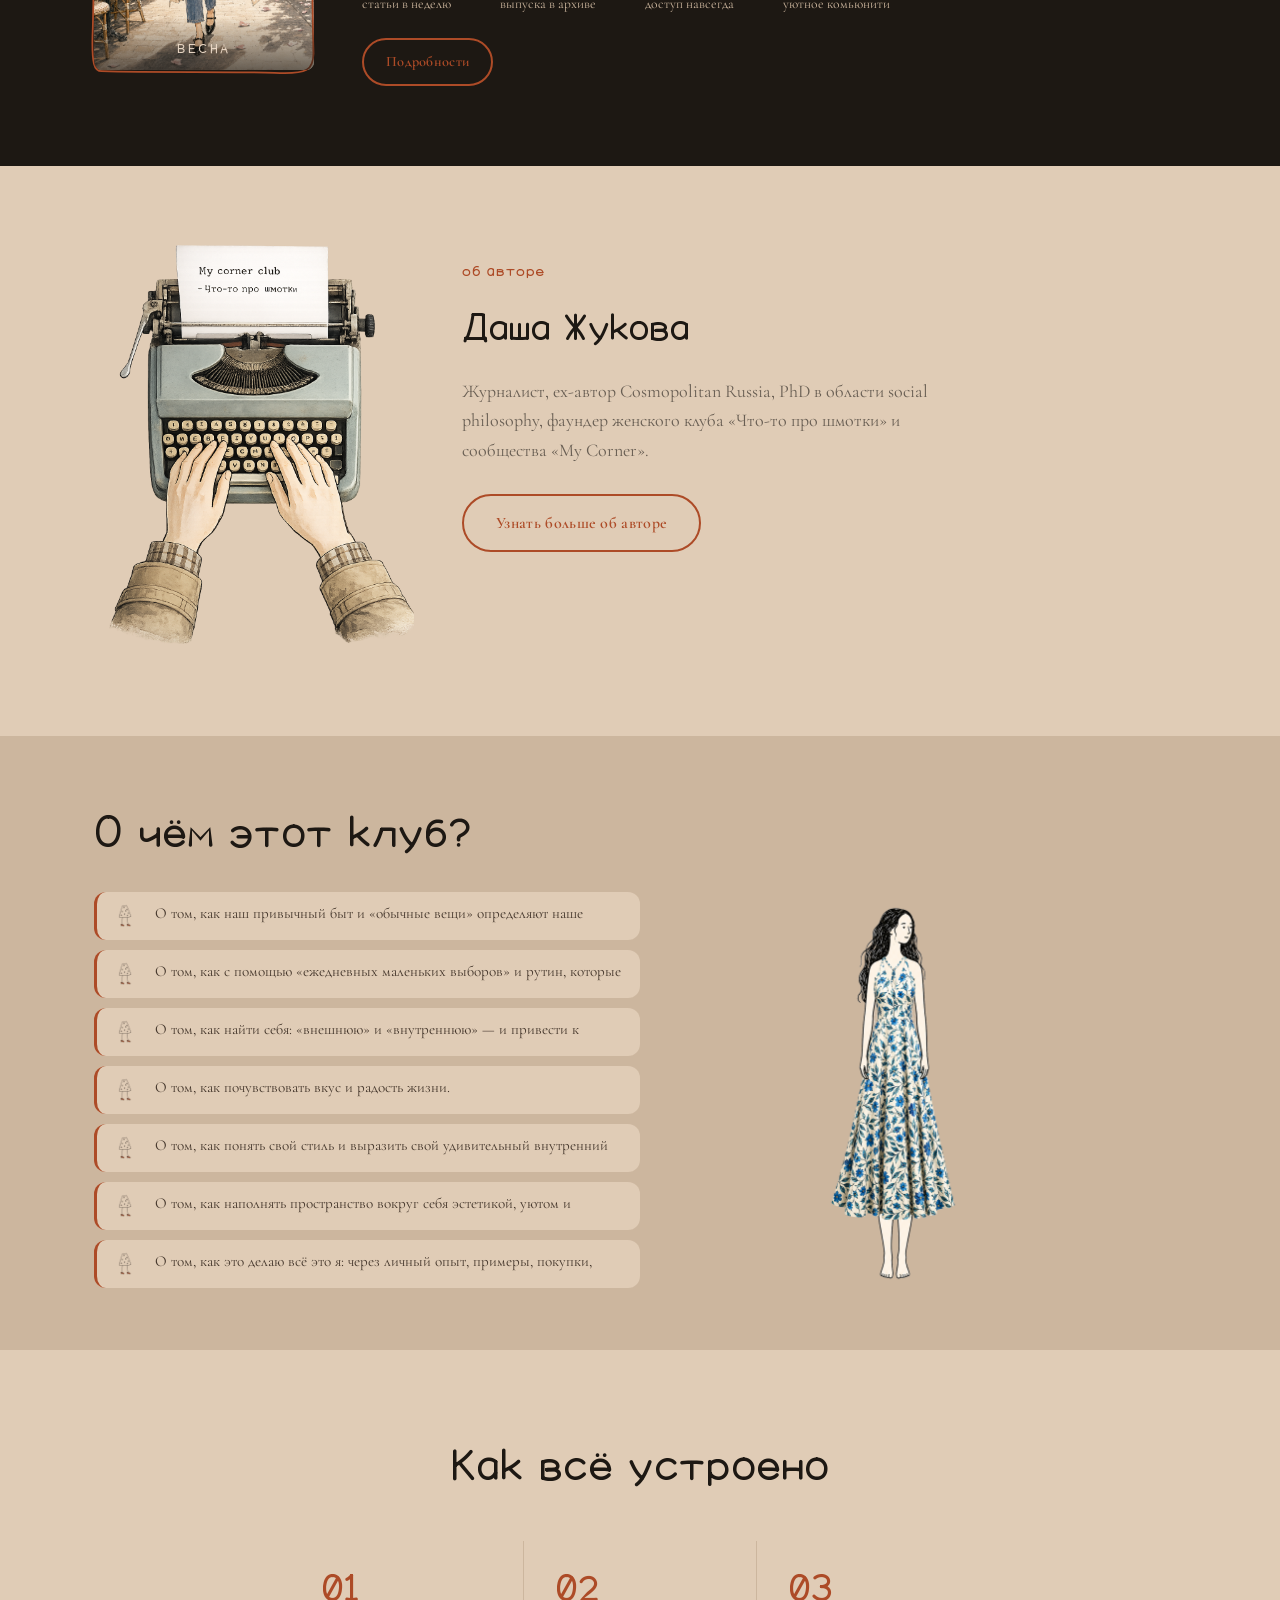
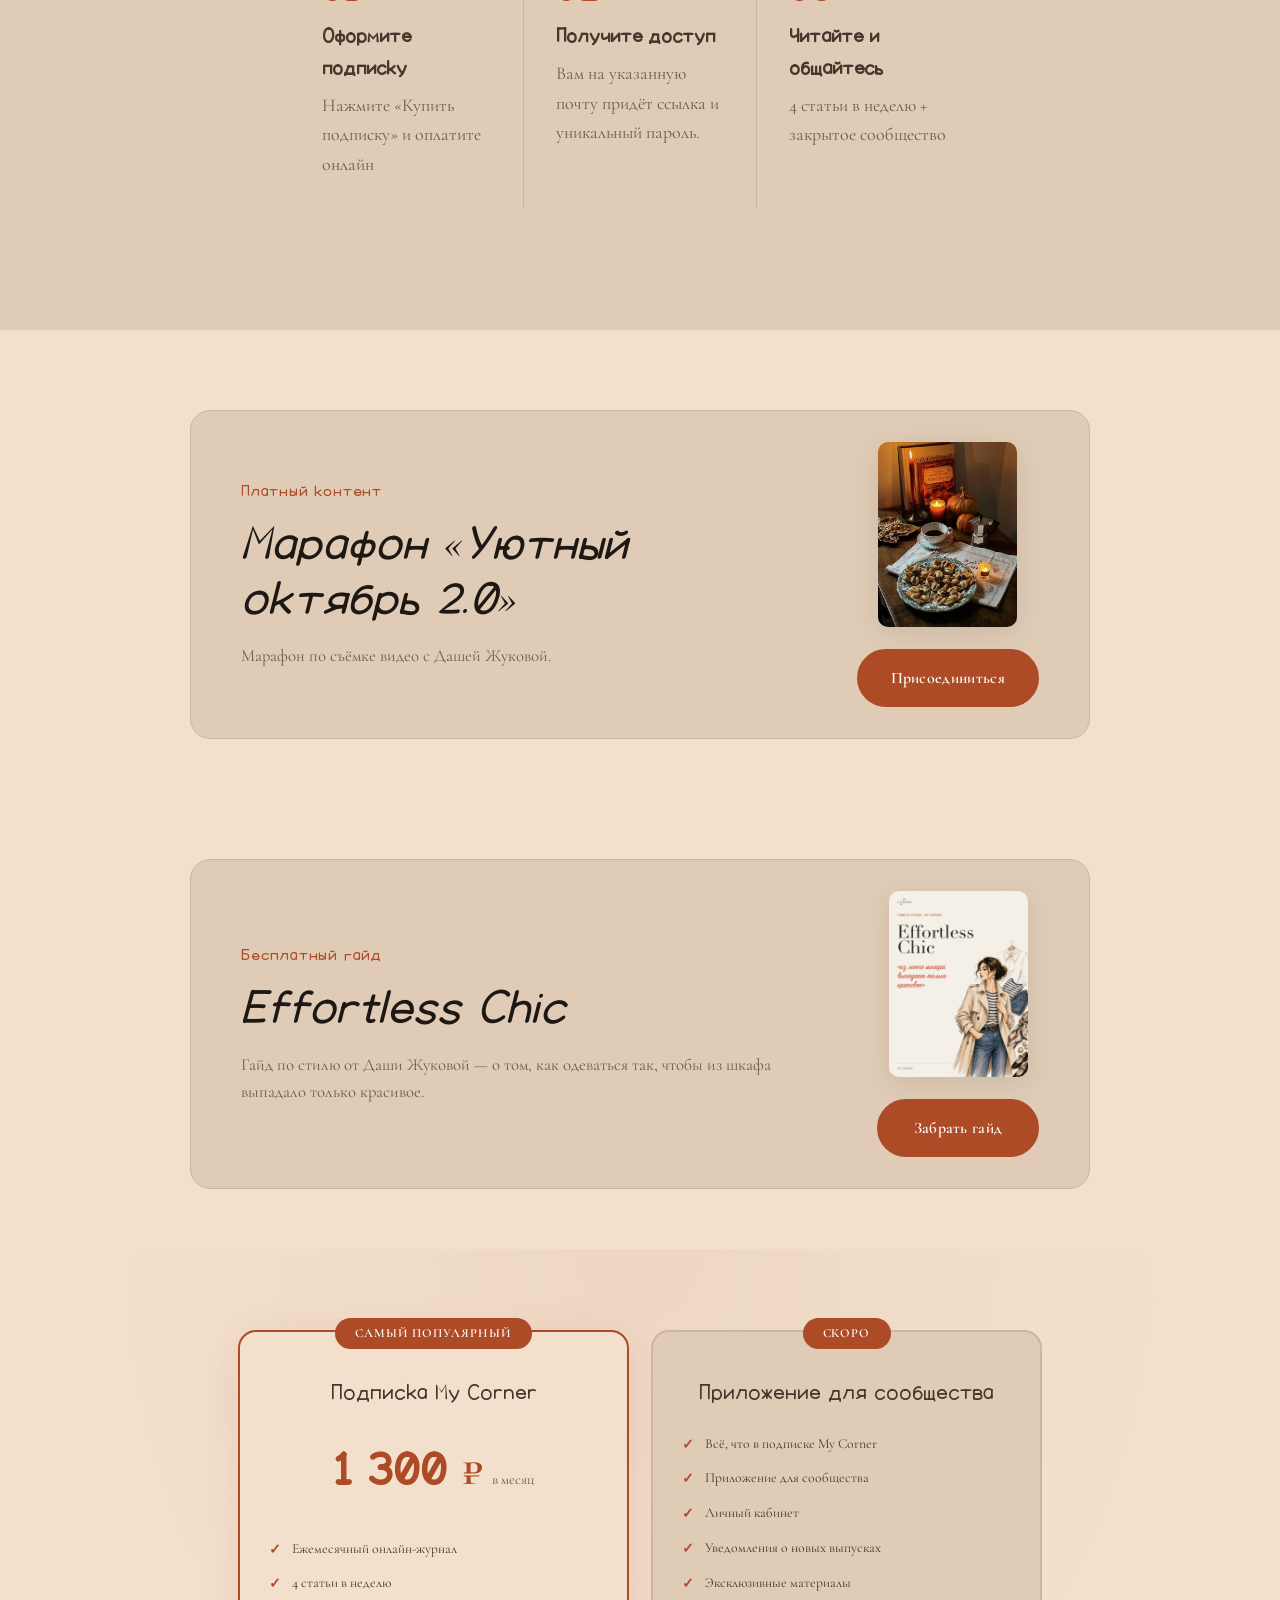
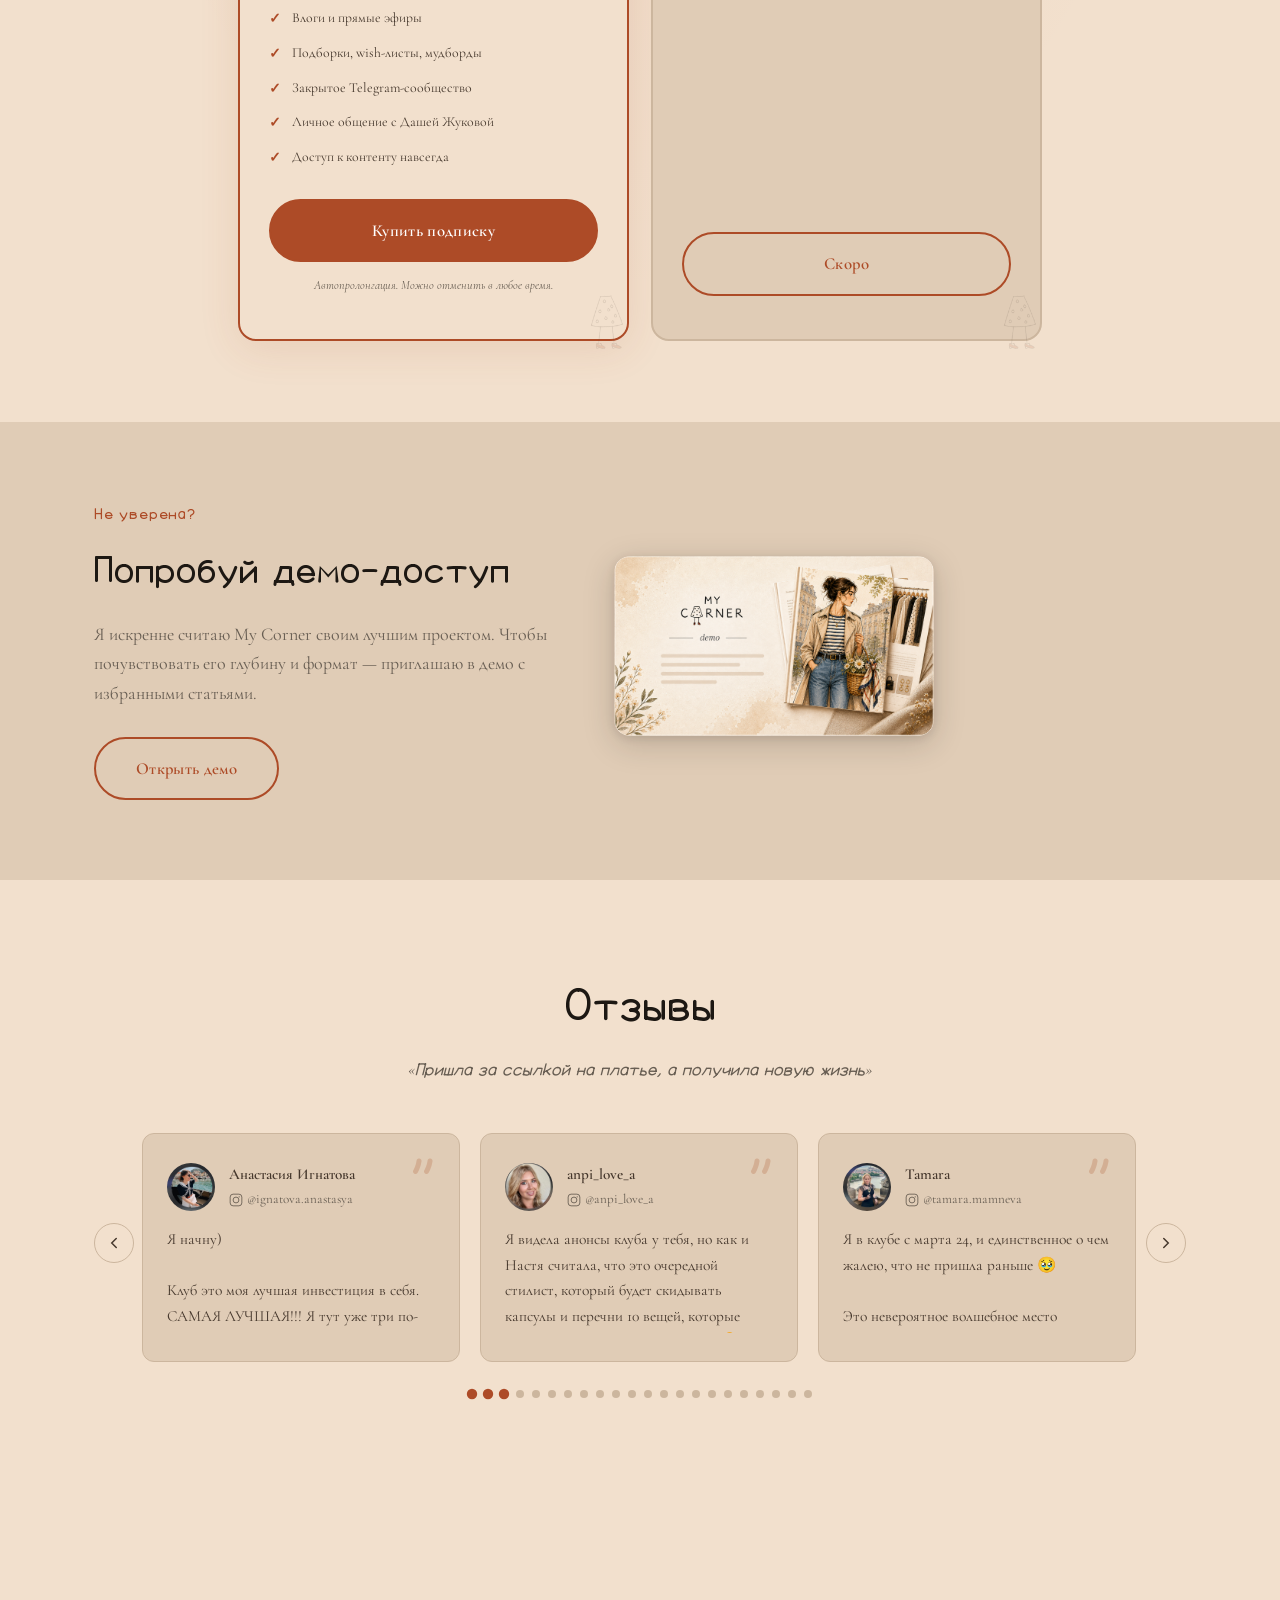
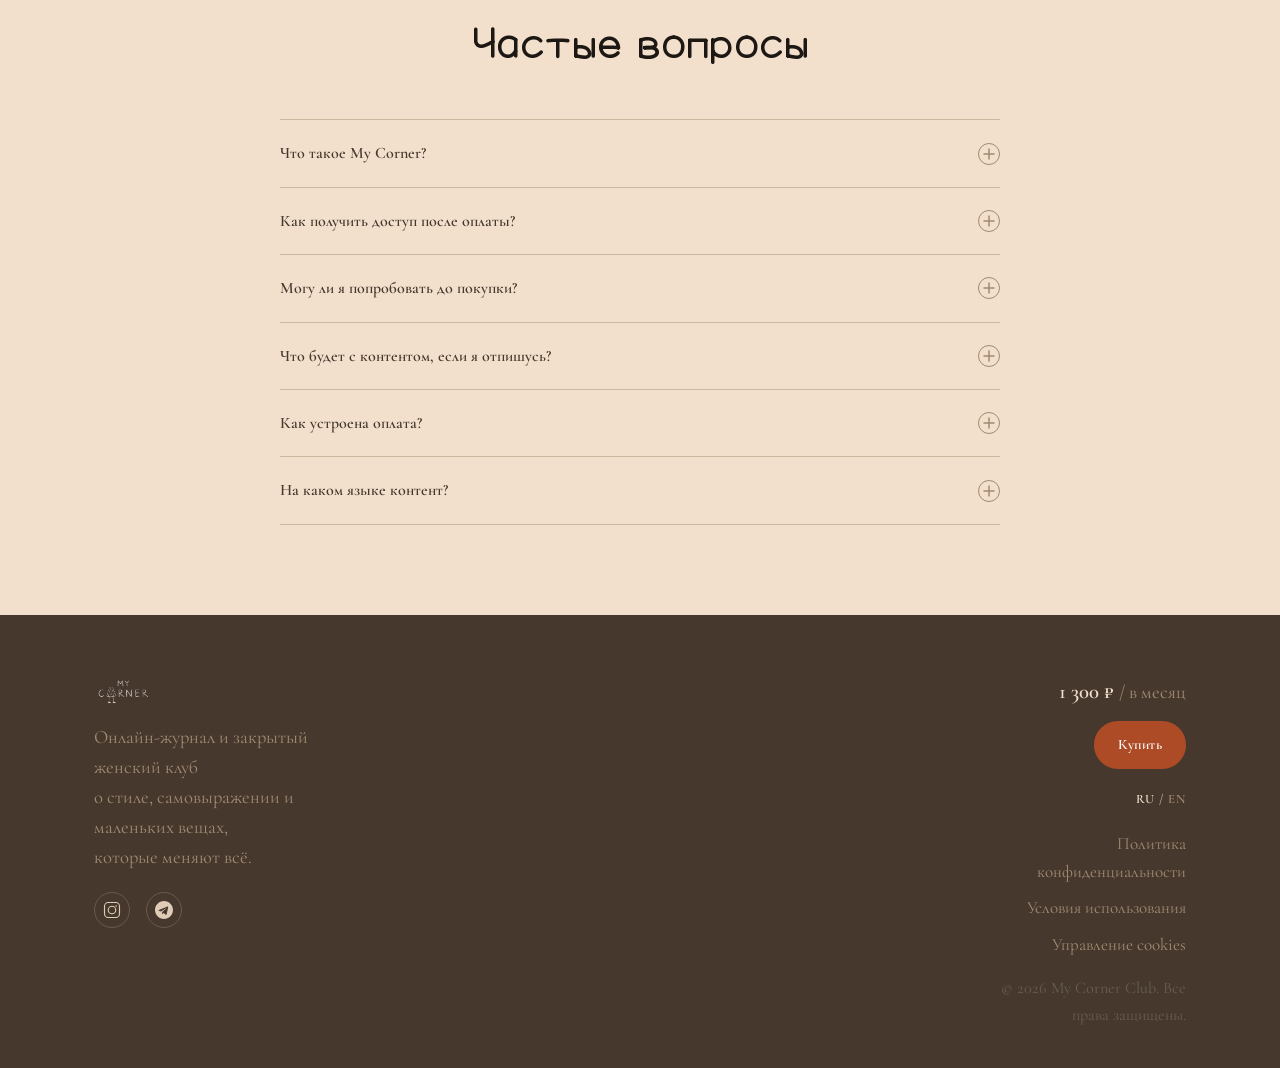
==== commit 38e4d9de: "Prioritize October marathon and remove summer part 2 homepage promo" ====
--- a/index.html
+++ b/index.html
@@ -298,6 +298,23 @@
     </div>
   </section>
 
+  <!-- ─── GUIDE PROMO 2 ───────────────────────── -->
+  <section id="guide-promo-2" class="section-guide-promo">
+    <div class="container">
+      <div class="guide-promo-inner fade-up">
+        <div class="guide-promo-text">
+          <span class="section-eyebrow" data-lang-ru="Платный контент" data-lang-en="Paid content"></span>
+          <h2 class="guide-promo-title">Марафон «Уютный октябрь 2.0»</h2>
+          <p class="guide-promo-desc" data-lang-ru="Марафон по съёмке видео с Дашей Жуковой." data-lang-en="A video-making marathon with Dasha Zhukova."></p>
+        </div>
+        <div class="guide-promo-right">
+          <img src="assets/october/photo-6.jpg" alt="Уютный октябрь 2.0 — марафон контента" class="guide-cover-img">
+          <a href="cozy-october.html" class="btn btn-primary guide-promo-btn" data-lang-ru="Присоединиться" data-lang-en="Join"></a>
+        </div>
+      </div>
+    </div>
+  </section>
+
   <!-- ─── GUIDE PROMO ─────────────────────────── -->
   <section id="guide-promo" class="section-guide-promo">
     <div class="container">
@@ -310,40 +327,6 @@
         <div class="guide-promo-right">
           <img src="images/effortless-chic-cover.png" alt="Effortless Chic — гайд по стилю" class="guide-cover-img">
           <a href="effortless-chic.html" class="btn btn-primary guide-promo-btn" data-lang-ru="Забрать гайд" data-lang-en="Get the guide"></a>
-        </div>
-      </div>
-    </div>
-  </section>
-
-  <!-- ─── GUIDE PROMO 2 ───────────────────────── -->
-  <section id="guide-promo-2" class="section-guide-promo">
-    <div class="container">
-      <div class="guide-promo-inner fade-up">
-        <div class="guide-promo-text">
-          <span class="section-eyebrow" data-lang-ru="Платный контент" data-lang-en="Paid content"></span>
-          <h2 class="guide-promo-title">Марафон «Уютный октябрь 2.0»</h2>
-          <p class="guide-promo-desc" data-lang-ru="Марафон по съёмке видео с Дашей Жуковой." data-lang-en="A video-making marathon with Dasha Zhukova."></p>
-        </div>
-        <div class="guide-promo-right">
-          <img src="assets/october/photo-6.jpg" alt="Уютный октябрь 2.0 — марафон контента" class="guide-cover-img">
-          <a href="cozy-october.html" class="btn btn-primary guide-promo-btn" data-lang-ru="Присоединиться" data-lang-en="Join"></a>
-        </div>
-      </div>
-    </div>
-  </section>
-
-  <!-- ─── GUIDE PROMO 3 ───────────────────────── -->
-  <section id="guide-promo-3" class="section-guide-promo">
-    <div class="container">
-      <div class="guide-promo-inner fade-up">
-        <div class="guide-promo-text">
-          <span class="section-eyebrow" data-lang-ru="Платный контент" data-lang-en="Paid content"></span>
-          <h2 class="guide-promo-title">Просто снимай лето, часть 2</h2>
-          <p class="guide-promo-desc" data-lang-ru="Фотогайд от My Corner — о магии момента: как находить детали, которые превращают снимок в историю." data-lang-en="A photo guide by My Corner — about the magic of the moment: finding the details that turn a photo into a story."></p>
-        </div>
-        <div class="guide-promo-right">
-          <img src="images/prosto-snimay-leto-2-cover.png" alt="Просто снимай лето, часть 2 — фотогайд" class="guide-cover-img">
-          <a href="prosto-snimay-leto-2-gate.html" class="btn btn-primary guide-promo-btn" data-lang-ru="Забрать гайд" data-lang-en="Get the guide"></a>
         </div>
       </div>
     </div>
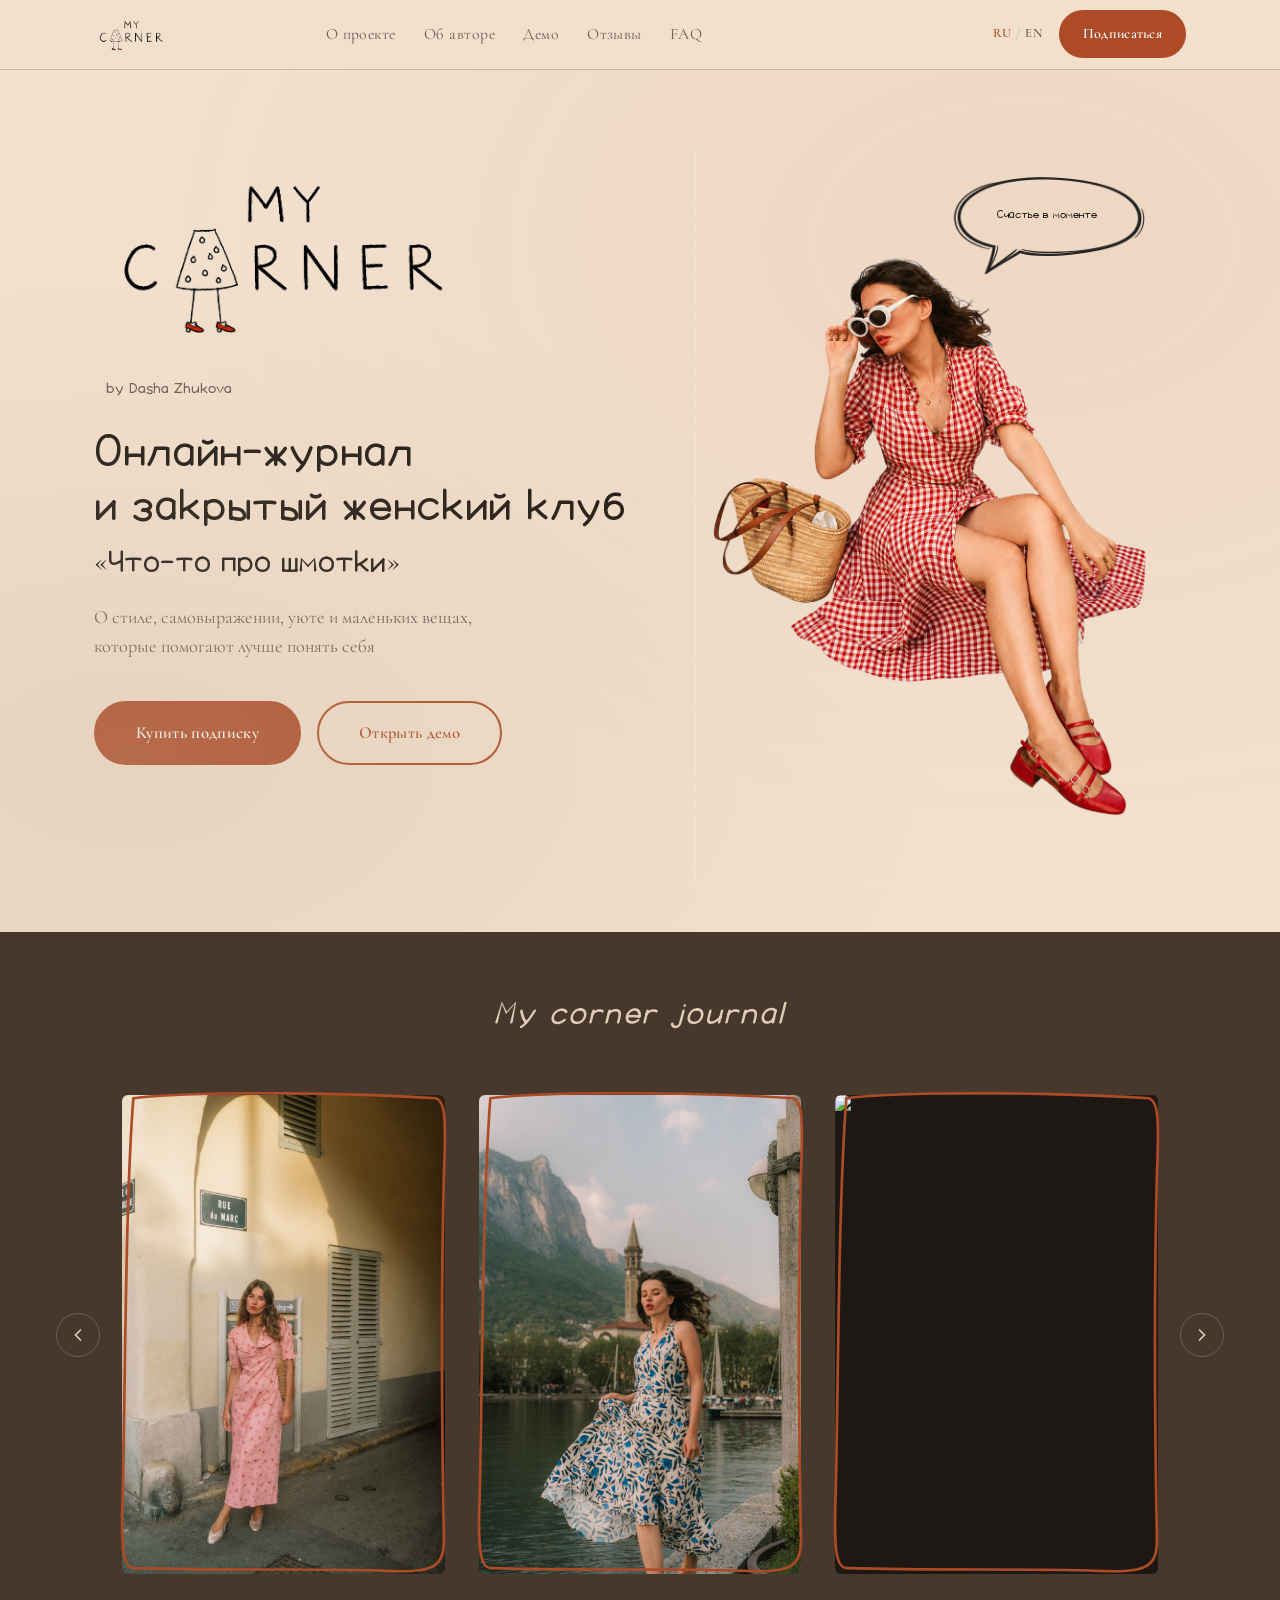
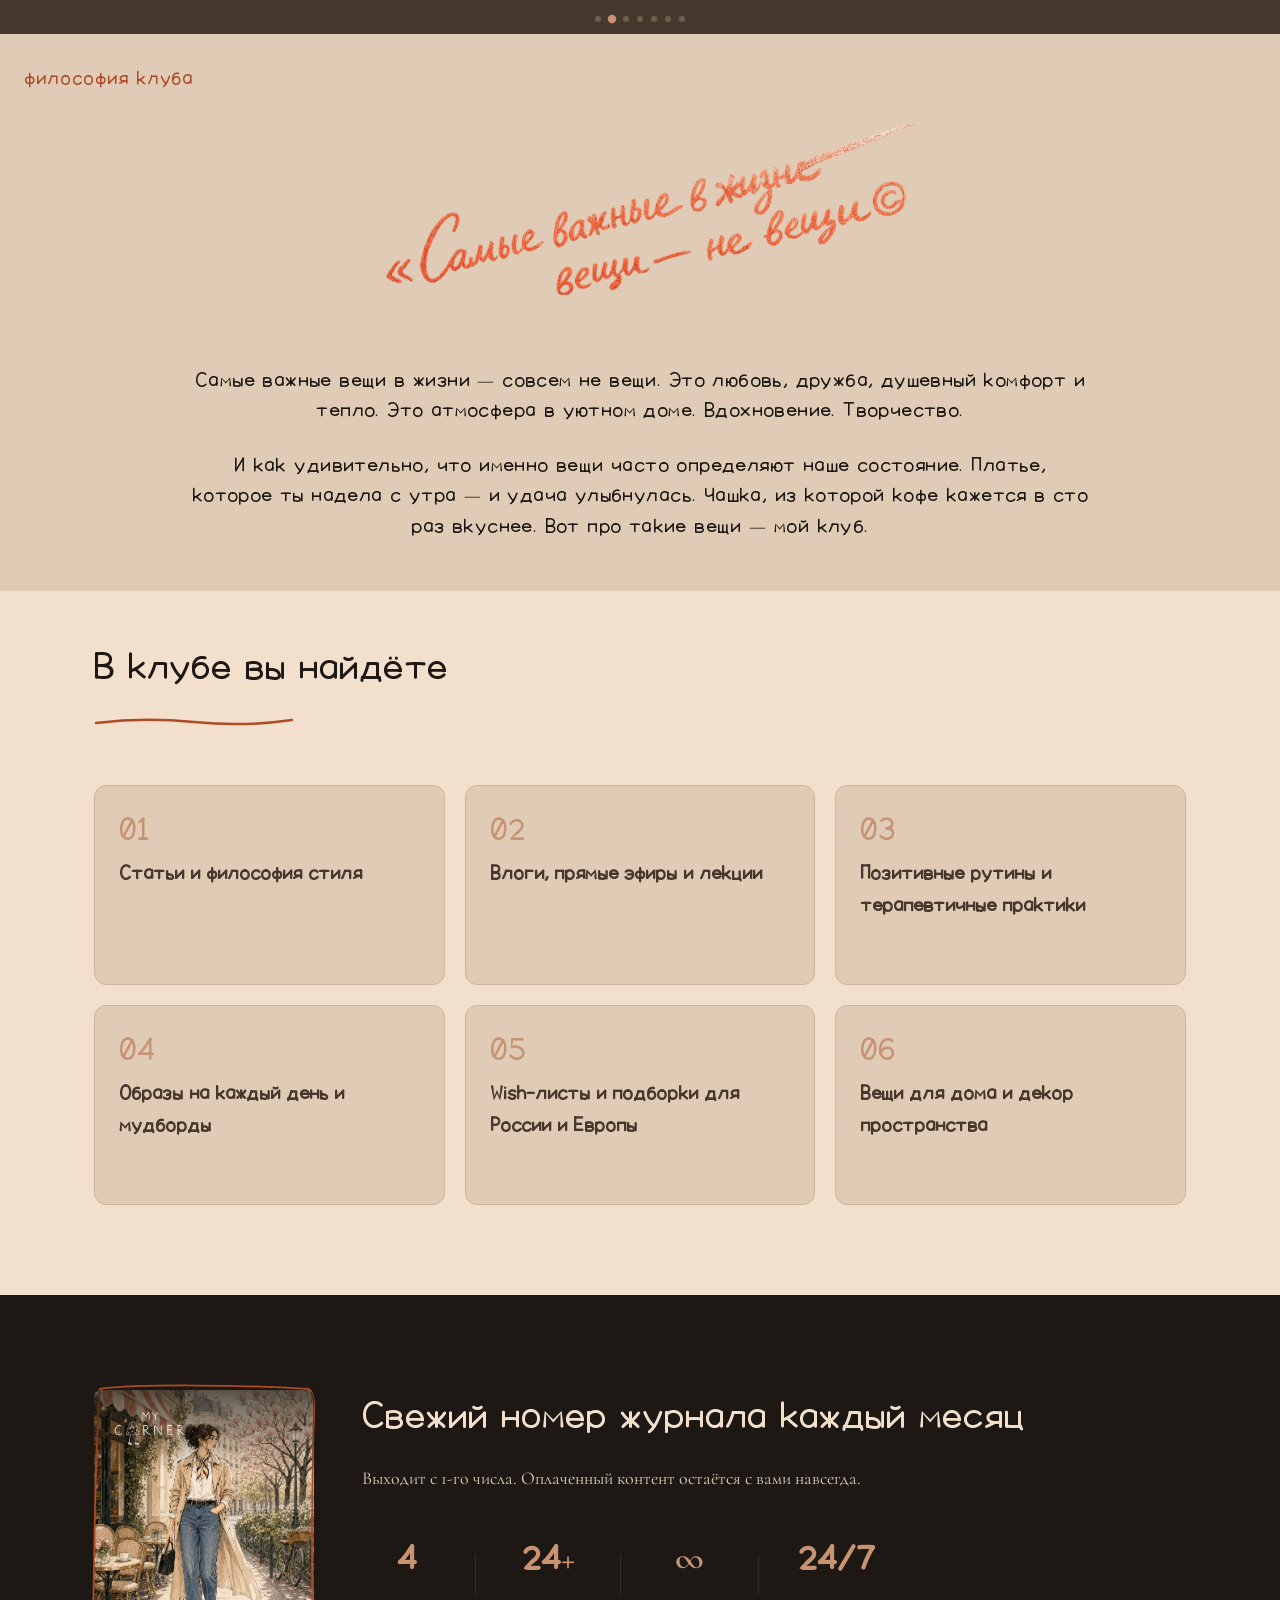
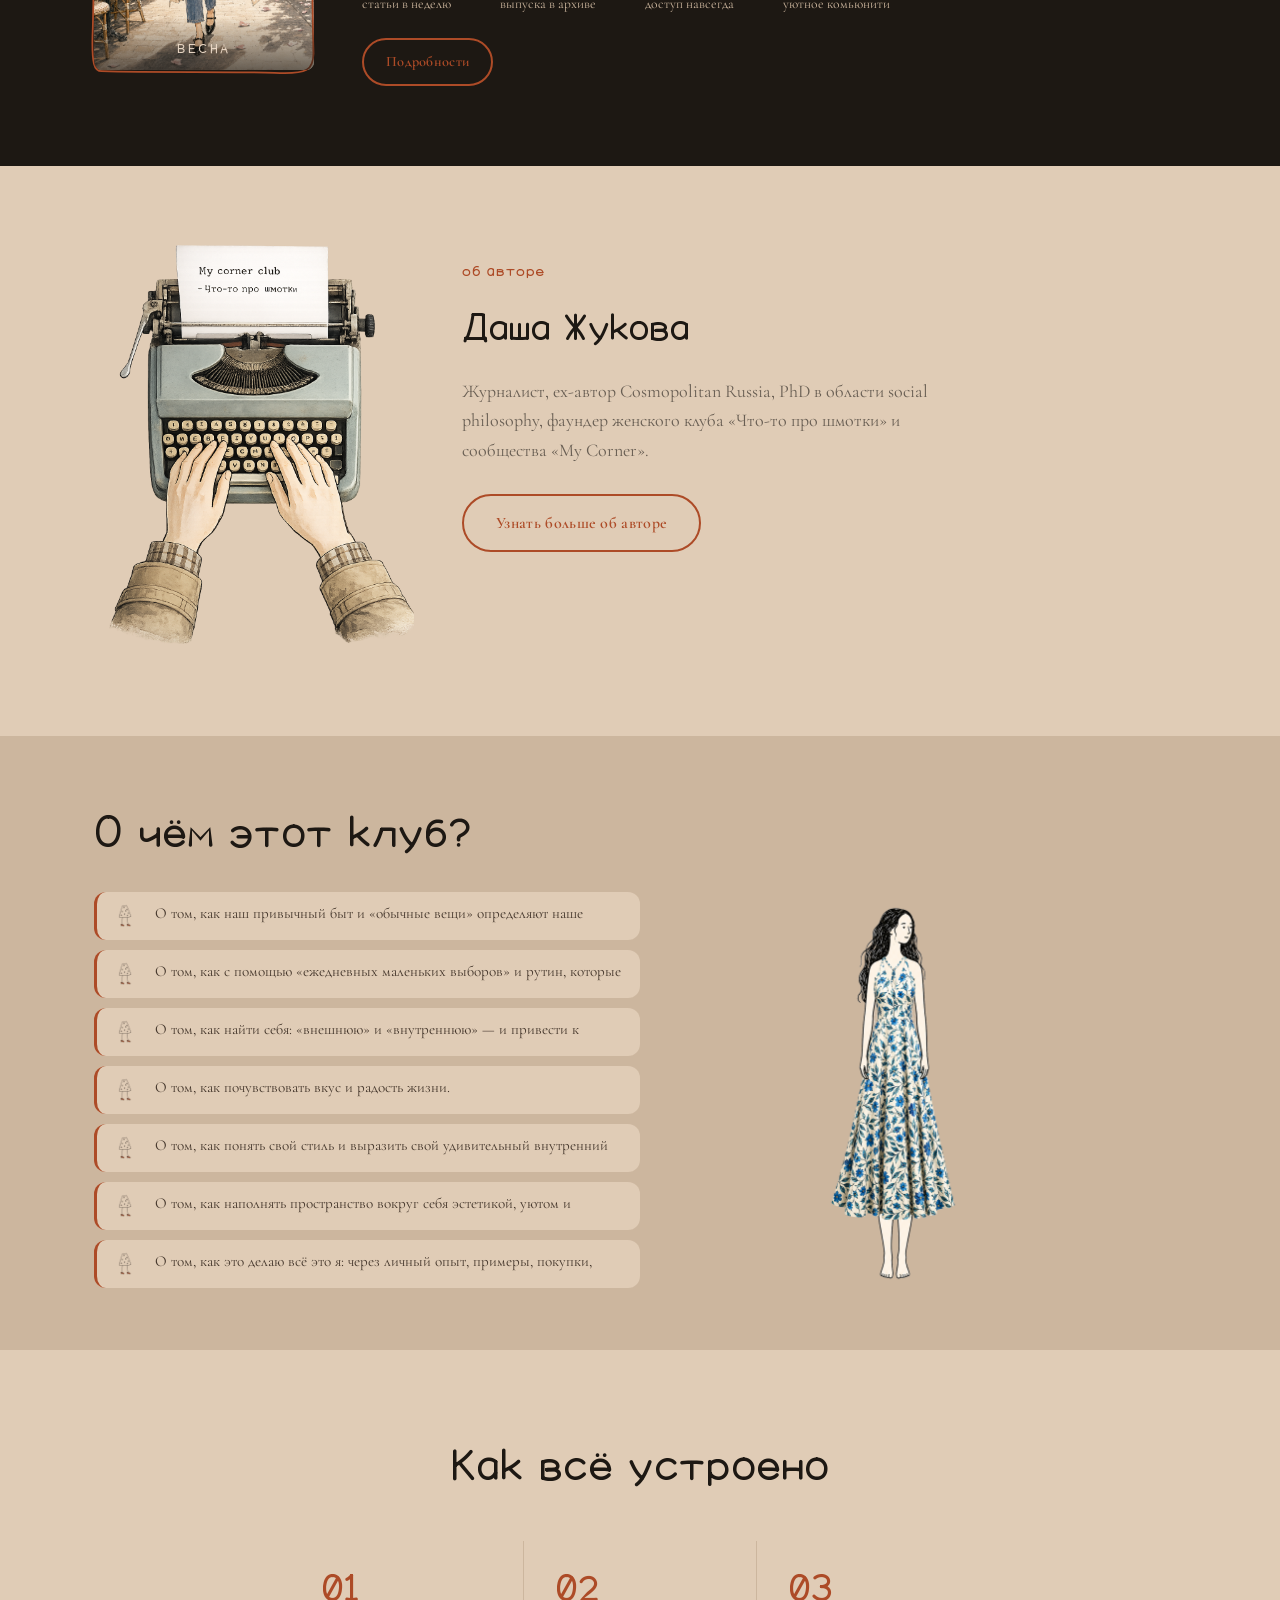
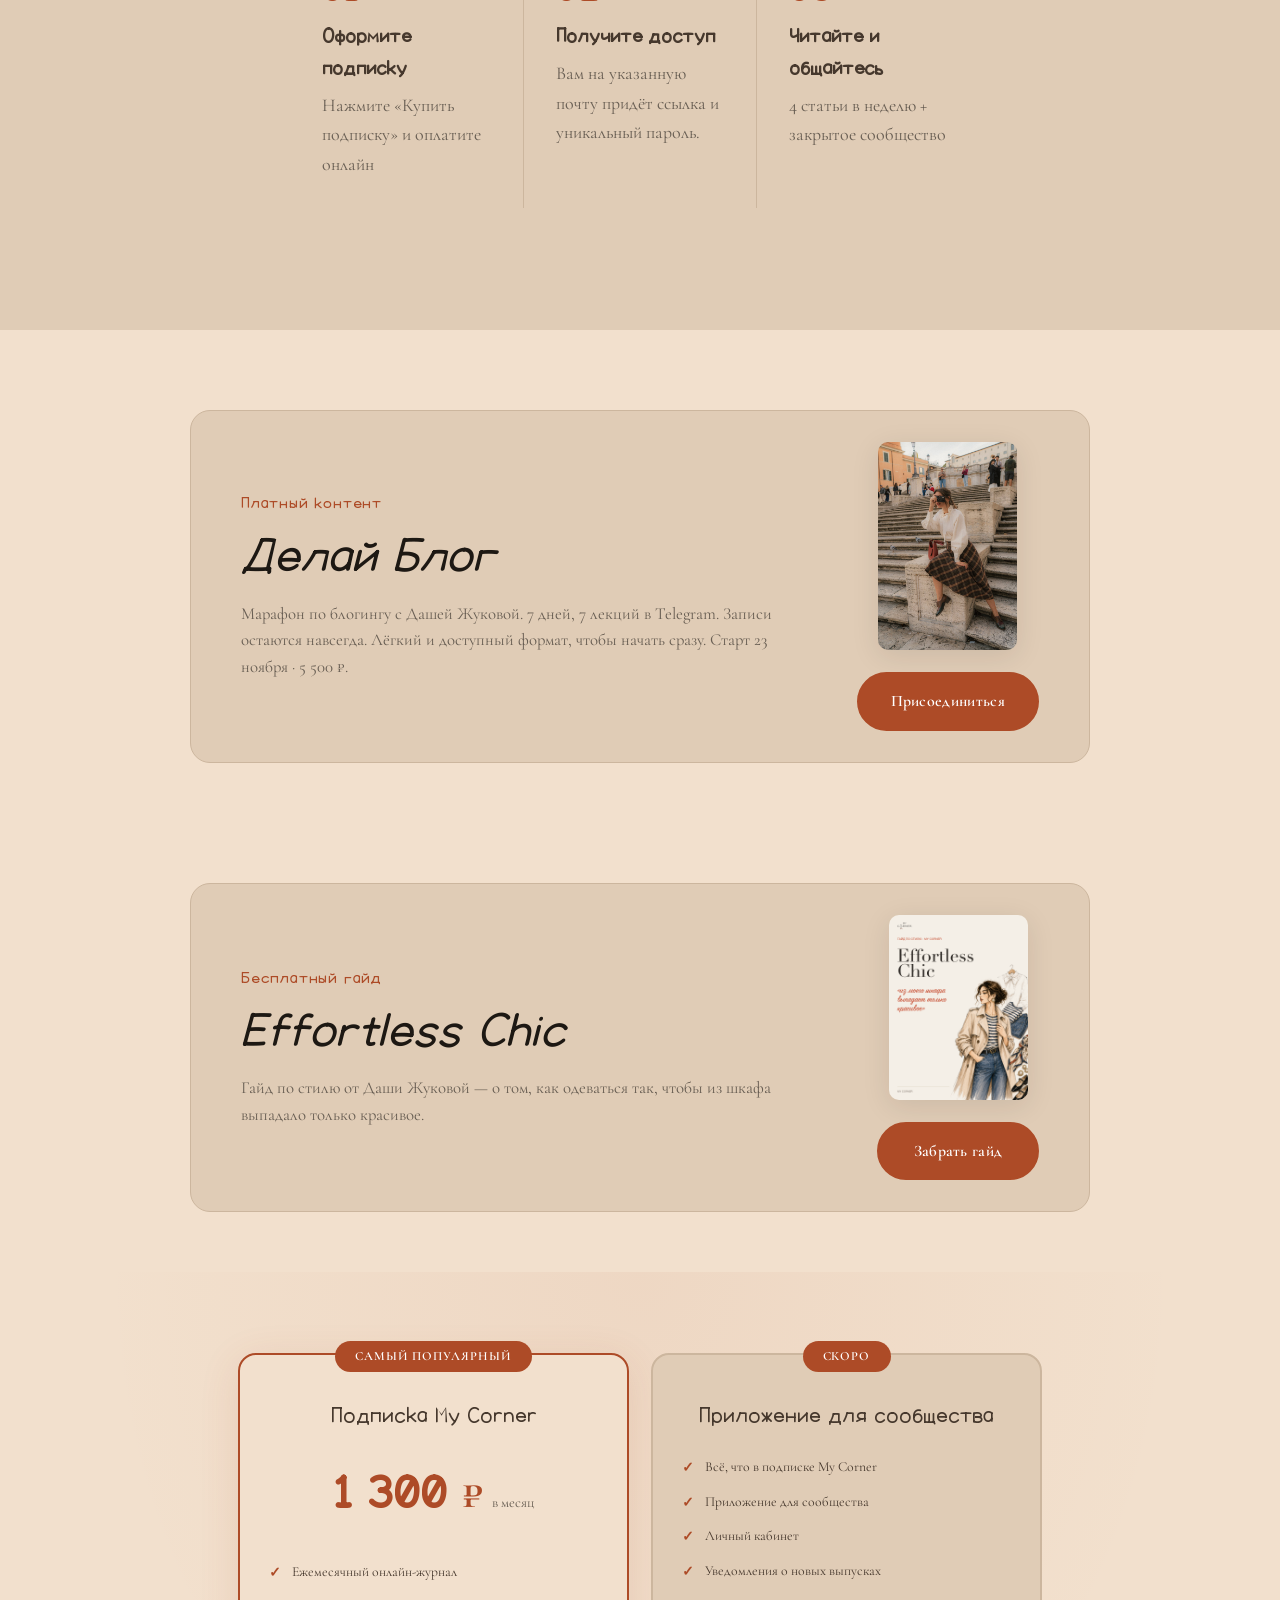
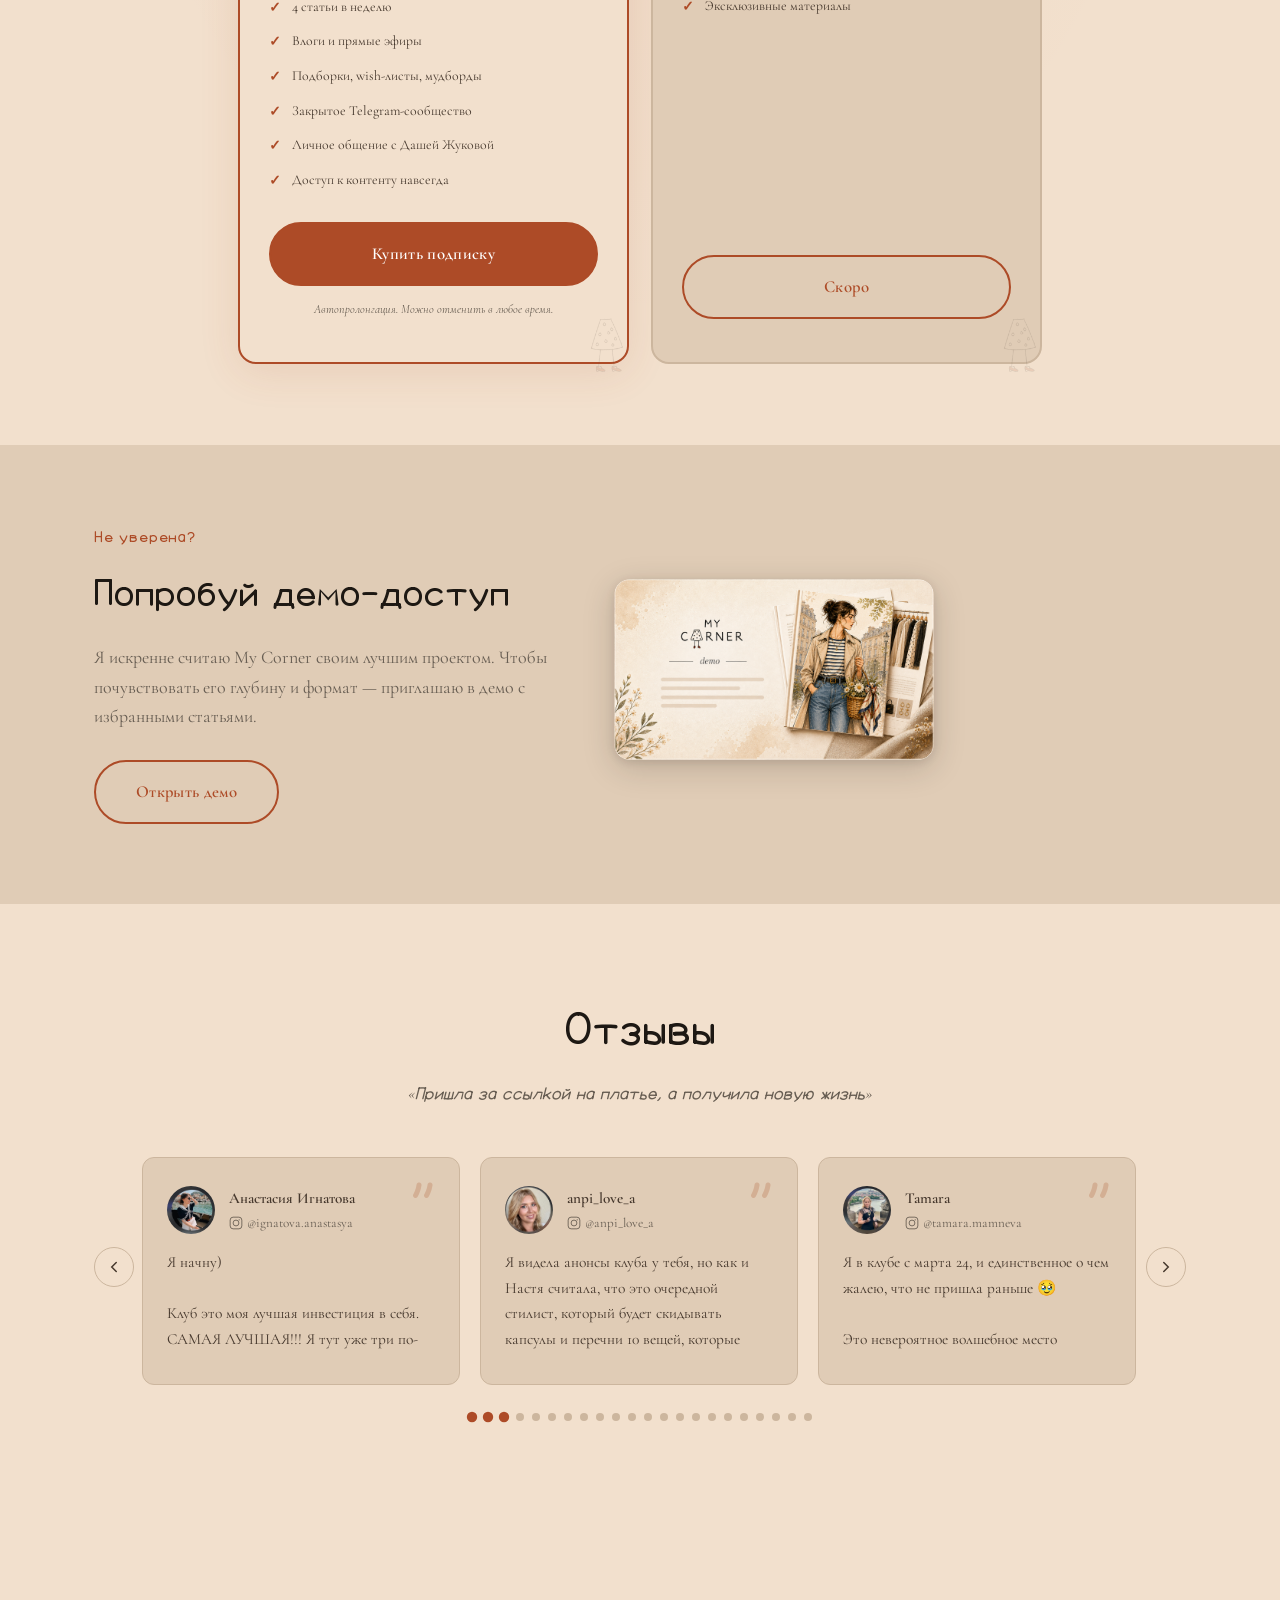
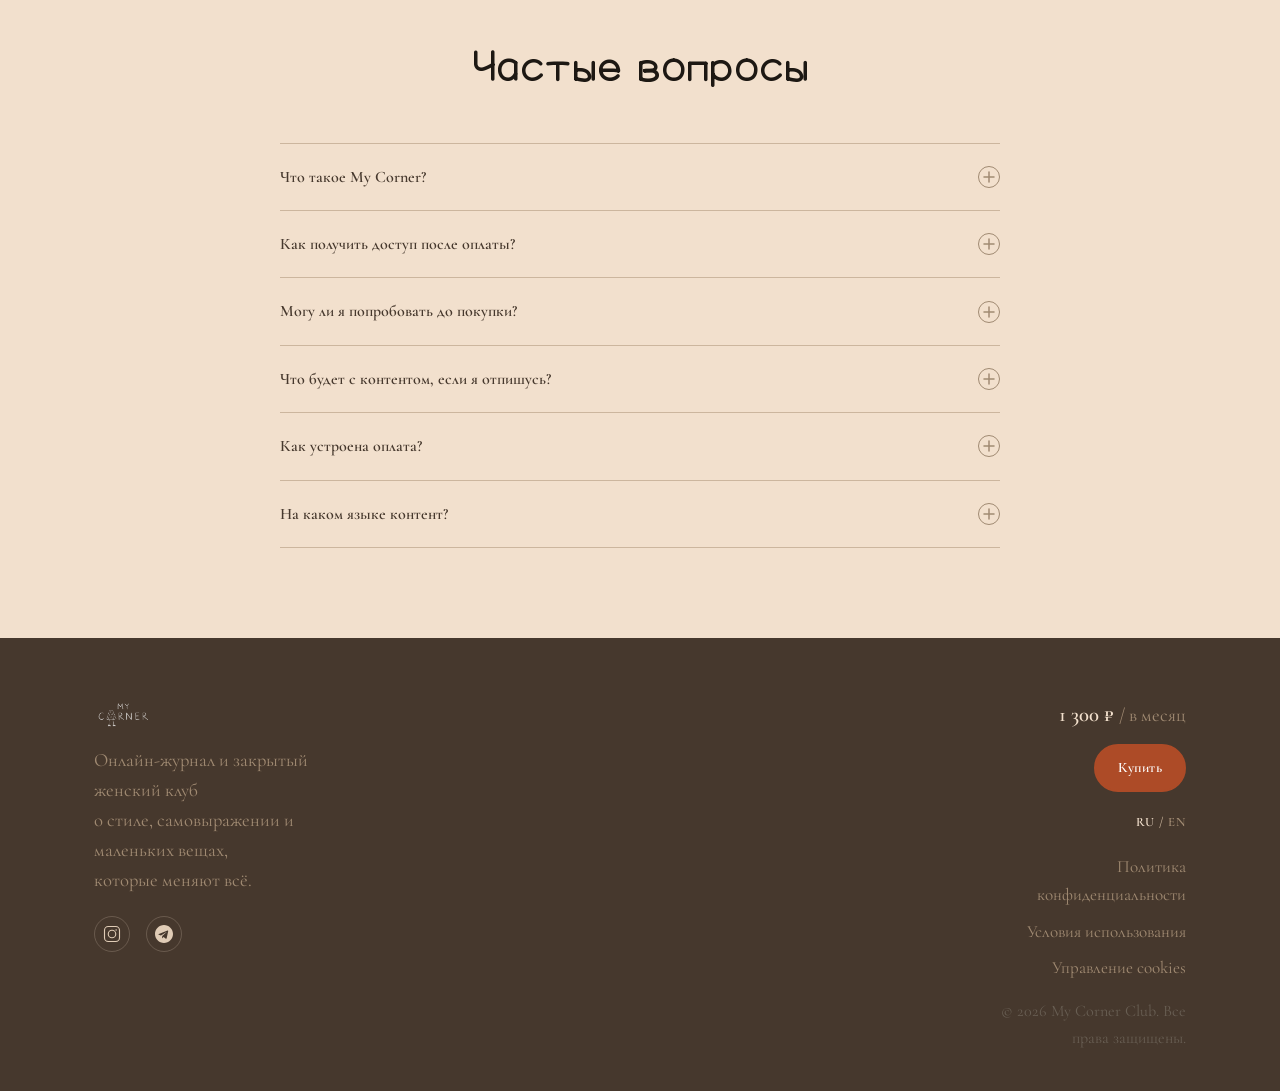
==== commit 1eb57af3: "Add Delai Blog marathon page and replace homepage promo" ====
--- a/index.html
+++ b/index.html
@@ -304,12 +304,12 @@
       <div class="guide-promo-inner fade-up">
         <div class="guide-promo-text">
           <span class="section-eyebrow" data-lang-ru="Платный контент" data-lang-en="Paid content"></span>
-          <h2 class="guide-promo-title">Марафон «Уютный октябрь 2.0»</h2>
-          <p class="guide-promo-desc" data-lang-ru="Марафон по съёмке видео с Дашей Жуковой." data-lang-en="A video-making marathon with Dasha Zhukova."></p>
+          <h2 class="guide-promo-title">Делай Блог</h2>
+          <p class="guide-promo-desc" data-lang-ru="Марафон по блогингу с Дашей Жуковой. 7 дней, 7 лекций в Telegram. Записи остаются навсегда. Лёгкий и доступный формат, чтобы начать сразу. Старт 23 ноября · 5 500 ₽." data-lang-en="A blogging marathon with Dasha Zhukova. 7 days, 7 lectures on Telegram. Lifetime access to recordings. An easy, accessible format to get started right away. Starts November 23 · 5,500 RUB."></p>
         </div>
         <div class="guide-promo-right">
-          <img src="assets/october/photo-6.jpg" alt="Уютный октябрь 2.0 — марафон контента" class="guide-cover-img">
-          <a href="cozy-october.html" class="btn btn-primary guide-promo-btn" data-lang-ru="Присоединиться" data-lang-en="Join"></a>
+          <img src="assets/delai-blog/rome.jpg" alt="Делай Блог — марафон по блогингу с Дашей Жуковой" class="guide-cover-img">
+          <a href="delai-blog.html" class="btn btn-primary guide-promo-btn" data-lang-ru="Присоединиться" data-lang-en="Join"></a>
         </div>
       </div>
     </div>
